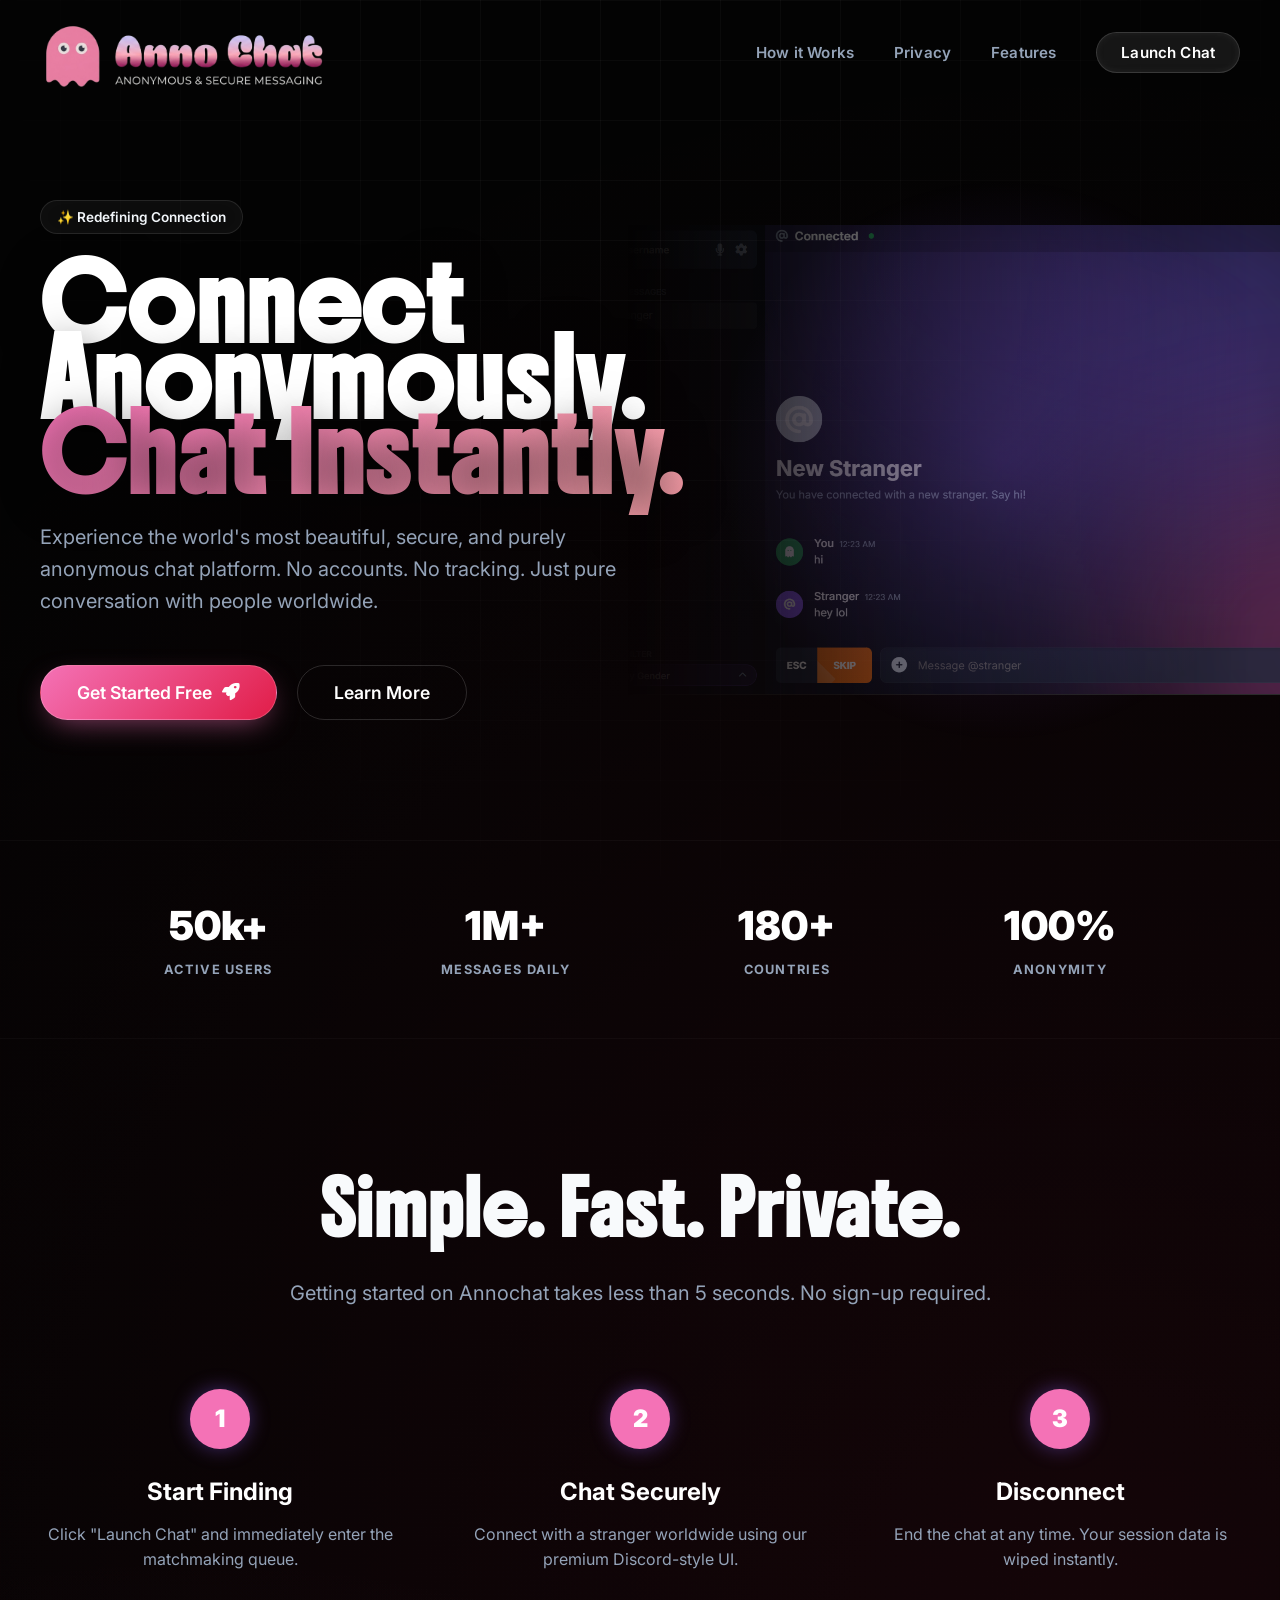
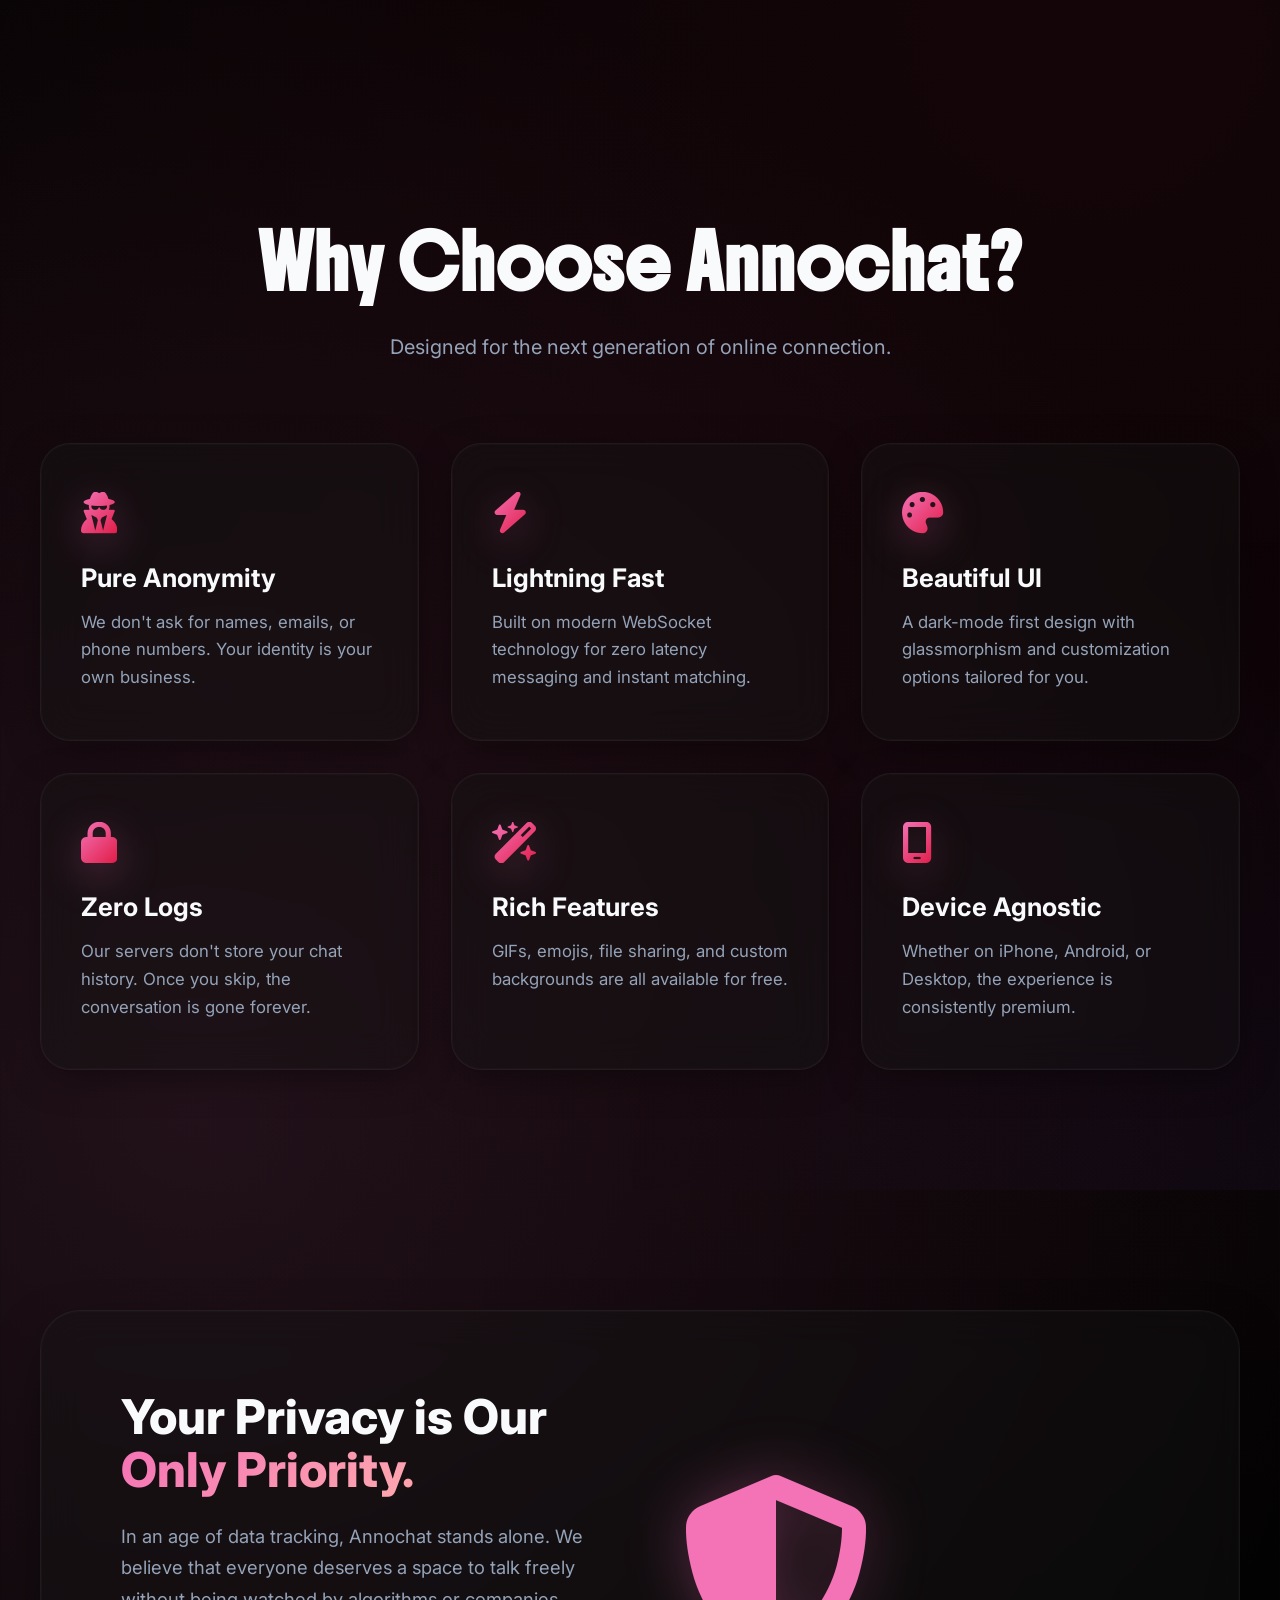
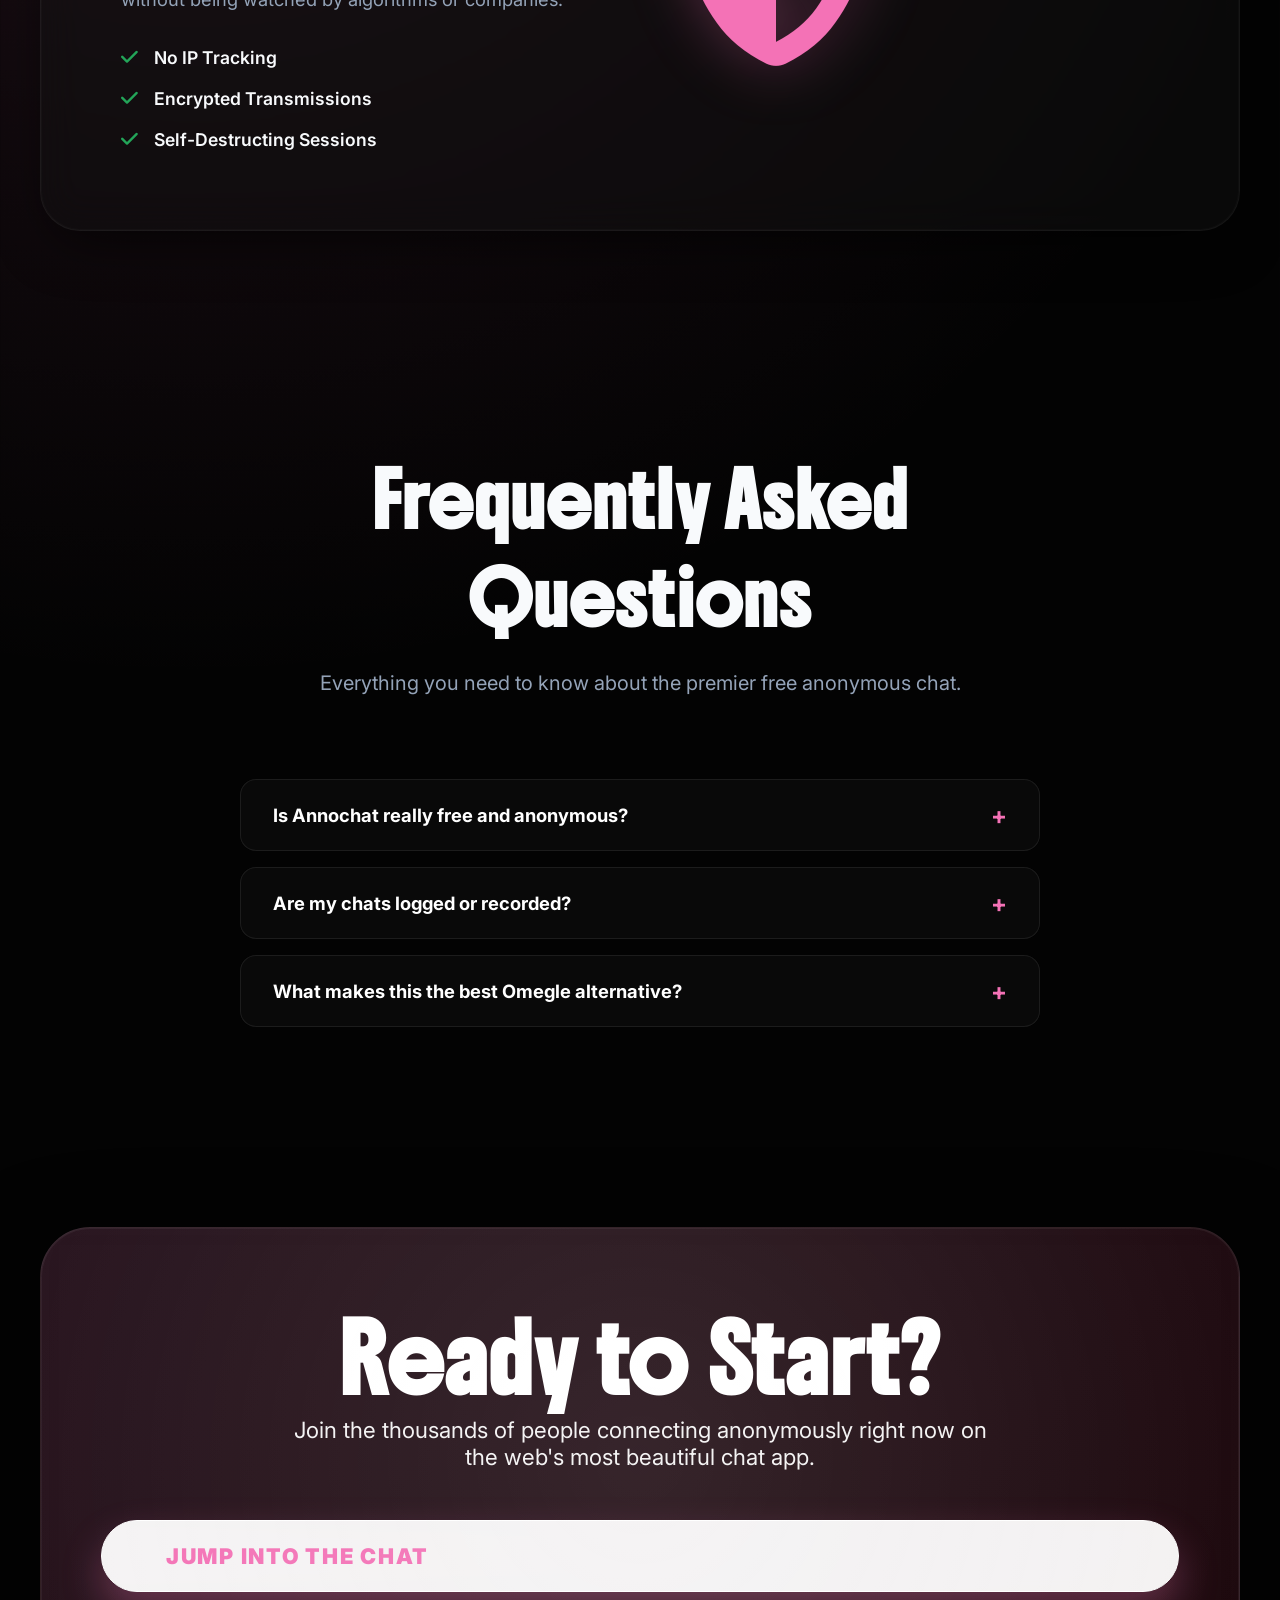
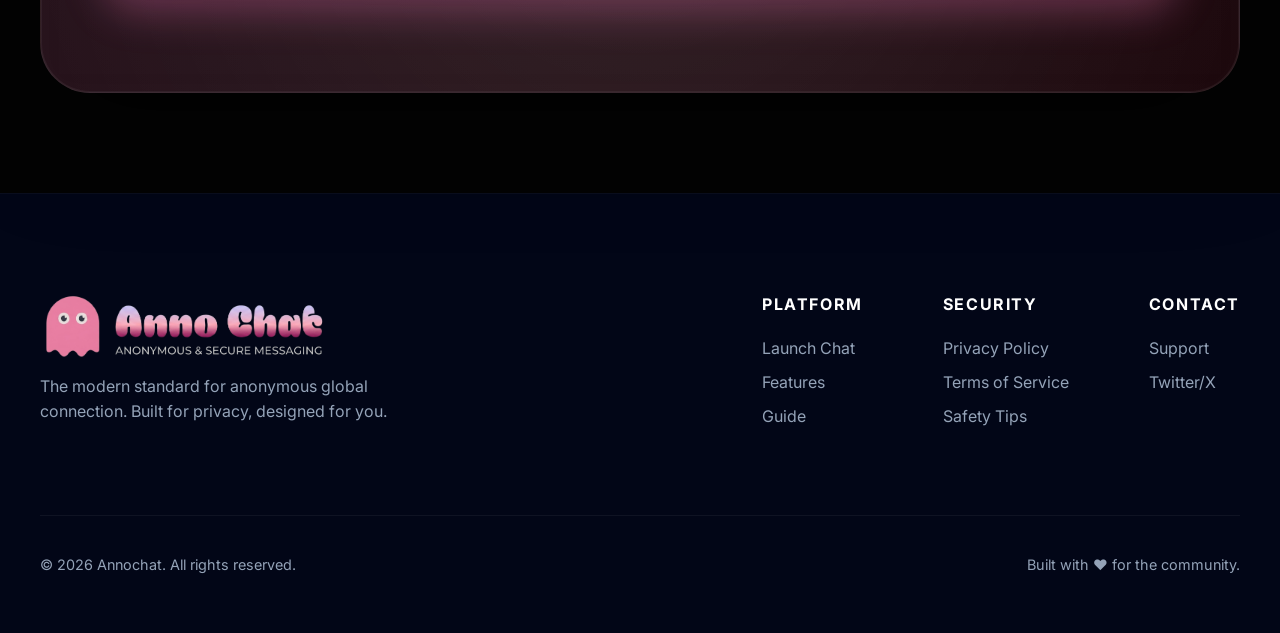
==== frontend/index.html @ 40365708 "Initial commit for new repo" ====
<!DOCTYPE html>
<html lang="en">

<head>
    <meta charset="UTF-8">
    <meta name="viewport" content="width=device-width, initial-scale=1.0, viewport-fit=cover">
    <!-- SEO Master Tags -->
    <meta name="google-adsense-account" content="ca-pub-7545482351483032">
    <title>Annochat | Free Anonymous Chat & Omegle Alternative</title>
    <meta name="description" content="Connect instantly with strangers worldwide. Free anonymous web chat, Omegle alternative, and private text chat. Pure anonymity, premium UI, and zero logging.">
    <meta name="keywords" content="omegle alternative, free anonymous web chat, talk to strangers online, text chat with strangers, secure anon chat, random chat app, discord style chat, free stranger chat, private messaging">
    <link rel="canonical" href="https://annochat.com/">
    
    <!-- Open Graph (Facebook/Discord/LinkedIn) -->
    <meta property="og:type" content="website">
    <meta property="og:url" content="https://annochat.com/">
    <meta property="og:title" content="Annochat | Free Anonymous Chat & Omegle Alternative">
    <meta property="og:description" content="Connect instantly with strangers worldwide. Free anonymous web chat, Omegle alternative. Pure anonymity and zero logging.">
    <meta property="og:image" content="https://annochat.com/assets/1%20(3).png">
    
    <!-- Twitter Card -->
    <meta name="twitter:card" content="summary_large_image">
    <meta name="twitter:url" content="https://annochat.com/">
    <meta name="twitter:title" content="Annochat | Premium Anonymous Chat">
    <meta name="twitter:description" content="The modern Omegle alternative. Zero logs. Premium UI. Total privacy.">
    <meta name="twitter:image" content="https://annochat.com/assets/1%20(3).png">

    <!-- Schema.org JSON-LD -->
    <script type="application/ld+json">
    {
      "@context": "https://schema.org",
      "@type": "SoftwareApplication",
      "name": "Annochat",
      "applicationCategory": "SocialNetworkingApplication",
      "operatingSystem": "Web",
      "offers": {
        "@type": "Offer",
        "price": "0",
        "priceCurrency": "USD"
      },
      "description": "Connect instantly with strangers worldwide. Pure anonymity, premium Discord-style UI, and total privacy with zero logging.",
      "url": "https://annochat.com"
    }
    </script>
    <script type="application/ld+json">
    {
      "@context": "https://schema.org",
      "@type": "FAQPage",
      "mainEntity": [{
        "@type": "Question",
        "name": "Is Annochat really free and anonymous?",
        "acceptedAnswer": {
          "@type": "Answer",
          "text": "Yes. Annochat is 100% free to use. We do not require any personal information for our guest chat, and your IP address is never exposed to other users."
        }
      },{
        "@type": "Question",
        "name": "Are my chats logged or recorded?",
        "acceptedAnswer": {
          "@type": "Answer",
          "text": "No. We operate with a strict zero-logging policy. Once you hit 'Skip' or disconnect, the conversation data is permanently wiped from our secure servers."
        }
      },{
        "@type": "Question",
        "name": "What makes this the best Omegle alternative?",
        "acceptedAnswer": {
          "@type": "Answer",
          "text": "Annochat combines the instant connection of random chat with a premium, modern, Discord-inspired interface featuring custom themes, no ads, and zero lag."
        }
      }]
    }
    </script>
    <link rel="stylesheet" href="style.css">
    <link rel="preconnect" href="https://fonts.googleapis.com">
    <link rel="preconnect" href="https://fonts.gstatic.com" crossorigin>
    <link href="https://fonts.googleapis.com/css2?family=Bitcount+Grid+Double:wght@100..900&family=Boldonse&family=Inter:wght@400;500;600;700;800;900&family=Roboto:ital,wght@0,100..900;1,100..900&display=swap" rel="stylesheet">
    <link rel="stylesheet" href="https://cdnjs.cloudflare.com/ajax/libs/font-awesome/6.4.0/css/all.min.css">
</head>

<body class="landing-page">
    <!-- Navbar -->
    <nav class="navbar">
        <div class="nav-container">
            <div class="logo">
                <img src="icon/loog.png" alt="Annochat Logo" class="brand-icon">
            </div>
            <div class="nav-links">
                <a href="#how">How it Works</a>
                <a href="#privacy">Privacy</a>
                <a href="#features">Features</a>
                <a href="login.html" class="cta-nav">Launch Chat</a>
            </div>
        </div>
    </nav>

    <main>
        <!-- Hero Section -->
        <section class="hero">
            <div class="hero-content">
                <div class="hero-badge">✨ Redefining Connection</div>
                <h1>Connect Anonymously. <br><span class="gradient-text">Chat Instantly.</span></h1>
                <p>Experience the world's most beautiful, secure, and purely anonymous chat platform. No accounts. No tracking. Just pure conversation with people worldwide.</p>
                <div class="hero-actions">
                    <a href="login.html" class="btn-primary">
                        <span>Get Started Free</span>
                        <i class="fa-solid fa-rocket"></i>
                    </a>
                    <a href="#how" class="btn-secondary">Learn More</a>
                </div>
            </div>
            <div class="hero-visual">
                <div class="hero-glow"></div>
                <img src="assets/1 (3).png" alt="Annochat Main View" class="hero-mockup main">
            </div>
        </section>

        <!-- Trust Stats -->
        <section class="trust-stats">
            <div class="stats-container">
                <div class="stat-item">
                    <span class="stat-value">50k+</span>
                    <span class="stat-label">Active Users</span>
                </div>
                <div class="stat-item">
                    <span class="stat-value">1M+</span>
                    <span class="stat-label">Messages Daily</span>
                </div>
                <div class="stat-item">
                    <span class="stat-value">180+</span>
                    <span class="stat-label">Countries</span>
                </div>
                <div class="stat-item">
                    <span class="stat-value">100%</span>
                    <span class="stat-label">Anonymity</span>
                </div>
            </div>
        </section>

        <!-- How it Works -->
        <section id="how" class="how-it-works">
            <div class="section-header">
                <h2>Simple. Fast. Private.</h2>
                <p>Getting started on Annochat takes less than 5 seconds. No sign-up required.</p>
            </div>
            <div class="steps-container">
                <div class="step-card">
                    <div class="step-number">1</div>
                    <h3>Start Finding</h3>
                    <p>Click "Launch Chat" and immediately enter the matchmaking queue.</p>
                </div>
                <div class="step-card">
                    <div class="step-number">2</div>
                    <h3>Chat Securely</h3>
                    <p>Connect with a stranger worldwide using our premium Discord-style UI.</p>
                </div>
                <div class="step-card">
                    <div class="step-number">3</div>
                    <h3>Disconnect</h3>
                    <p>End the chat at any time. Your session data is wiped instantly.</p>
                </div>
            </div>
        </section>

        <!-- Featured Section -->
        <section id="features" class="features">
            <div class="section-header">
                <h2>Why Choose Annochat?</h2>
                <p>Designed for the next generation of online connection.</p>
            </div>
            <div class="feature-grid">
                <div class="feature-card">
                    <i class="fa-solid fa-user-secret"></i>
                    <h3>Pure Anonymity</h3>
                    <p>We don't ask for names, emails, or phone numbers. Your identity is your own business.</p>
                </div>
                <div class="feature-card">
                    <i class="fa-solid fa-bolt"></i>
                    <h3>Lightning Fast</h3>
                    <p>Built on modern WebSocket technology for zero latency messaging and instant matching.</p>
                </div>
                <div class="feature-card">
                    <i class="fa-solid fa-palette"></i>
                    <h3>Beautiful UI</h3>
                    <p>A dark-mode first design with glassmorphism and customization options tailored for you.</p>
                </div>
                <div class="feature-card">
                    <i class="fa-solid fa-lock"></i>
                    <h3>Zero Logs</h3>
                    <p>Our servers don't store your chat history. Once you skip, the conversation is gone forever.</p>
                </div>
                <div class="feature-card">
                    <i class="fa-solid fa-wand-magic-sparkles"></i>
                    <h3>Rich Features</h3>
                    <p>GIFs, emojis, file sharing, and custom backgrounds are all available for free.</p>
                </div>
                <div class="feature-card">
                    <i class="fa-solid fa-mobile-screen"></i>
                    <h3>Device Agnostic</h3>
                    <p>Whether on iPhone, Android, or Desktop, the experience is consistently premium.</p>
                </div>
            </div>
        </section>

        <!-- Trust & Safety Section -->
        <section id="privacy" class="trust-area">
            <div class="trust-content">
                <div class="trust-text">
                    <h2>Your Privacy is Our <span class="gradient-text">Only Priority.</span></h2>
                    <p>In an age of data tracking, Annochat stands alone. We believe that everyone deserves a space to talk freely without being watched by algorithms or companies.</p>
                    <div class="trust-features">
                        <div class="trust-feat-item"><i class="fa-solid fa-check"></i> No IP Tracking</div>
                        <div class="trust-feat-item"><i class="fa-solid fa-check"></i> Encrypted Transmissions</div>
                        <div class="trust-feat-item"><i class="fa-solid fa-check"></i> Self-Destructing Sessions</div>
                    </div>
                </div>
                <div class="trust-visual">
                    <i class="fa-solid fa-shield-halved security-shield"></i>
                </div>
            </div>
        </section>

        <!-- FAQ Section for SEO -->
        <section id="faq" class="faq-section">
            <div class="section-header">
                <h2>Frequently Asked Questions</h2>
                <p>Everything you need to know about the premier free anonymous chat.</p>
            </div>
            <div class="faq-container">
                <details class="faq-item">
                    <summary>Is Annochat really free and anonymous?</summary>
                    <p>Yes. Annochat is 100% free to use. We do not require any personal information for our guest chat, and your IP address is never exposed to other users. Absolute privacy is our core principle.</p>
                </details>
                <details class="faq-item">
                    <summary>Are my chats logged or recorded?</summary>
                    <p>No. We operate with a strict zero-logging policy. Once you hit 'Skip' or disconnect, the conversation data is permanently wiped from our secure servers and cannot be recovered by anyone.</p>
                </details>
                <details class="faq-item">
                    <summary>What makes this the best Omegle alternative?</summary>
                    <p>Annochat combines the instant connection of classic random chat apps with a premium, modern, Discord-inspired interface. Enjoy custom backgrounds, personalized themes, zero lag, and no ads.</p>
                </details>
            </div>
        </section>

        <!-- Final CTA -->
        <section class="final-cta">
            <div class="cta-card">
                <h2>Ready to Start?</h2>
                <p>Join the thousands of people connecting anonymously right now on the web's most beautiful chat app.</p>
                <a href="login.html" class="btn-primary large">Jump into the Chat</a>
            </div>
        </section>
    </main>

    <footer class="footer">
        <div class="footer-content">
            <div class="footer-info">
                <div class="footer-logo">
                    <img src="icon/loog.png" alt="Annochat Logo" class="brand-icon">
                </div>
                <p class="footer-desc">The modern standard for anonymous global connection. Built for privacy, designed for you.</p>
            </div>
            <div class="footer-nav">
                <div class="footer-col">
                    <h4>Platform</h4>
                    <ul>
                        <li><a href="login.html">Launch Chat</a></li>
                        <li><a href="#features">Features</a></li>
                        <li><a href="#how">Guide</a></li>
                    </ul>
                </div>
                <div class="footer-col">
                    <h4>Security</h4>
                    <ul>
                        <li><a href="#privacy">Privacy Policy</a></li>
                        <li><a href="#">Terms of Service</a></li>
                        <li><a href="#">Safety Tips</a></li>
                    </ul>
                </div>
                <div class="footer-col">
                    <h4>Contact</h4>
                    <ul>
                        <li><a href="mailto:support@annochat.com">Support</a></li>
                        <li><a href="#">Twitter/X</a></li>
                    </ul>
                </div>
            </div>
        </div>
        <div class="footer-bottom">
            <p>© 2026 Annochat. All rights reserved.</p>
            <p>Built with ❤️ for the community.</p>
        </div>
    </footer>

    <script>
        // Smooth background scroll effect
        window.addEventListener('scroll', () => {
            const nav = document.querySelector('.navbar');
            if (window.scrollY > 50) {
                nav.classList.add('scrolled');
            } else {
                nav.classList.remove('scrolled');
            }
        });
    </script>
</body>

</html>
---- frontend/style.css ----
:root {
    /* Premium Slate & Neon Theme */
    --bg-primary: #0f172a;
    --bg-secondary: #0b0f19;
    --bg-tertiary: #1e293b;
    --bg-input: rgba(30, 41, 59, 0.7);
    --text-normal: #f8fafc;
    --text-muted: #94a3b8;
    --interactive-normal: #cbd5e1;
    --interactive-hover: #ffffff;
    --interactive-active: #ffffff;
    --brand-experiment: #8b5cf6;

    --orange-skip: #f97316;
    --orange-hover: #ea580c;
    --blue-find: #5865f2;
    --blue-hover: #4752c4;

    --font-ui: 'gg sans', 'Inter', system-ui, sans-serif;
}

* {
    box-sizing: border-box;
    margin: 0;
    padding: 0;
}

body {
    font-family: var(--font-ui);
    background-color: var(--bg-secondary);
    color: var(--text-normal);
}

/* Chat app layout — locks the viewport so it never scrolls */
.app-layout {
    display: flex;
    height: 100vh;
    height: 100dvh;
    width: 100vw;
    overflow: hidden;
    position: fixed;
    top: 0;
    left: 0;
    right: 0;
    bottom: 0;
    /* Prevent pull-to-refresh rubber-banding on iOS */
    overscroll-behavior: none;
}

/* =========================================
   SIDEBAR (LEFT)
   ========================================= */
.sidebar {
    width: 280px;
    background-color: var(--bg-secondary);
    display: flex;
    flex-direction: column;
    justify-content: space-between;
    flex-shrink: 0;
}

.sidebar-top {
    padding: 16px 12px;
    display: flex;
    flex-direction: column;
    gap: 16px;
}

.dm-list {
    display: flex;
    flex-direction: column;
}

.dm-item {
    background: rgba(255, 255, 255, 0.08);
    /* Active item */
    color: var(--interactive-active);
    border: none;
    padding: 10px 12px;
    border-radius: 4px;
    font-size: 1rem;
    font-weight: 500;
    text-align: left;
    display: flex;
    align-items: center;
    gap: 12px;
    cursor: pointer;
    margin-bottom: 16px;
}

.dm-item i {
    color: var(--text-muted);
    font-size: 1.1rem;
}

.section-title {
    font-size: 0.75rem;
    font-weight: 700;
    color: var(--text-muted);
    padding-left: 10px;
    margin-top: 8px;
}

/* Sidebar Bottom — anchors to the very bottom of the sidebar */
.sidebar-bottom {
    display: flex;
    flex-direction: column;
    justify-content: flex-end;
    flex-grow: 1;
    margin-top: auto;
}

/* Removed premium ad styles entirely */

.profile-panel {
    background-color: var(--bg-tertiary);
    padding: 12px 14px;
    display: flex;
    align-items: center;
    border-radius: 8px;
    box-shadow: 0 4px 6px rgba(0, 0, 0, 0.1);
}

.profile-panel .avatar {
    width: 32px;
    height: 32px;
    background: white;
    color: black;
    border-radius: 50%;
    display: flex;
    justify-content: center;
    align-items: center;
    margin-right: 12px;
    font-size: 1.1rem;
}

.profile-panel .user-info {
    flex-grow: 1;
    display: flex;
    flex-direction: column;
}

.profile-panel .username {
    font-size: 0.9rem;
    font-weight: 600;
    color: var(--text-normal);
}

.profile-panel .user-controls {
    display: flex;
    gap: 16px;
    color: var(--text-muted);
    font-size: 1.1rem;
}


/* =========================================
   MAIN CHAT AREA (RIGHT) AND GLASSMORPHISM
   ========================================= */
.chat-area {
    flex-grow: 1;
    display: flex;
    flex-direction: column;
    background-color: rgba(15, 23, 42, 0.4);
    backdrop-filter: blur(40px);
    -webkit-backdrop-filter: blur(40px);
    position: relative;
    overflow: hidden;
    isolation: isolate;
}

/* === LIVELY ANIMATED BACKGROUND === */
.chat-area::before,
.chat-area::after {
    content: '';
    position: absolute;
    width: 60vw;
    height: 60vh;
    border-radius: 50%;
    filter: blur(120px);
    z-index: -1;
    animation: floatOrbs 25s infinite alternate ease-in-out;
    opacity: 0.35;
}

.chat-area::before {
    background: #8b5cf6;
    top: -20%;
    left: -10%;
}

.chat-area::after {
    background: #ec4899;
    bottom: -20%;
    right: -10%;
    animation-delay: -12s;
}

@keyframes floatOrbs {
    0% {
        transform: translate(0, 0) scale(1) rotate(0deg);
    }

    100% {
        transform: translate(15%, 15%) scale(1.3) rotate(15deg);
    }
}

/* Header */
.chat-header {
    height: 48px;
    display: flex;
    align-items: center;
    justify-content: space-between;
    padding: 0 16px;
    padding-top: env(safe-area-inset-top, 0px);
    height: calc(48px + env(safe-area-inset-top, 0px));
    border-bottom: 1px solid rgba(255, 255, 255, 0.05);
    /* Very subtle line */
    background: rgba(0, 0, 0, 0.2);
    z-index: 10;
    flex-shrink: 0;
}

.header-left {
    display: flex;
    align-items: center;
    gap: 10px;
    font-size: 1.1rem;
    font-weight: 600;
    color: var(--text-normal);
}

.header-left i {
    color: var(--text-muted);
}

.status-dot {
    width: 8px;
    height: 8px;
    background: #23a559;
    border-radius: 50%;
    margin-left: 5px;
}

.header-right {
    display: flex;
    align-items: center;
    gap: 20px;
}

.icon-btn {
    color: var(--interactive-normal);
    font-size: 1.25rem;
    cursor: pointer;
}

.custom-dropdown {
    position: relative;
    user-select: none;
    outline: none;
}

.dropdown-header {
    display: flex;
    align-items: center;
    background: rgba(139, 92, 246, 0.15);
    /* Neon Brand tint */
    border: 1px solid rgba(139, 92, 246, 0.3);
    border-radius: 20px;
    padding: 6px 14px;
    gap: 10px;
    transition: all 0.2s ease;
    cursor: pointer;
    color: var(--text-normal);
    font-size: 0.85rem;
    font-weight: 500;
}

.dropdown-header:hover {
    background: rgba(139, 92, 246, 0.25);
    border-color: rgba(139, 92, 246, 0.6);
}

.dropdown-header i.fa-filter {
    color: var(--brand-experiment);
    font-size: 0.85rem;
}

.dropdown-arrow {
    color: var(--text-muted);
    font-size: 0.75rem;
    transition: transform 0.2s ease;
}

.custom-dropdown.open .dropdown-arrow {
    transform: rotate(180deg);
}

.sidebar-bottom .custom-dropdown.open .dropdown-arrow {
    transform: rotate(0deg);
    /* Arrow was already pointing up in HTML */
}

.dropdown-options {
    position: absolute;
    top: calc(100% + 8px);
    right: 0;
    background: var(--bg-secondary);
    border: 1px solid rgba(255, 255, 255, 0.05);
    border-radius: 8px;
    width: max-content;
    box-shadow: 0 8px 24px rgba(0, 0, 0, 0.4);
    display: none;
    flex-direction: column;
    overflow: hidden;
    z-index: 100;
}

.custom-dropdown.open .dropdown-options {
    display: flex;
    animation: dropDownFade 0.2s ease forwards;
}

@keyframes dropDownFade {
    0% {
        opacity: 0;
        transform: translateY(-5px);
    }

    100% {
        opacity: 1;
        transform: translateY(0);
    }
}

.dropdown-option {
    padding: 10px 16px;
    color: var(--text-normal);
    font-size: 0.85rem;
    cursor: pointer;
    transition: background 0.1s;
}

.dropdown-option:hover {
    background: var(--brand-experiment);
    color: white;
}

/* Chat Messages */
.chat-messages {
    flex-grow: 1;
    overflow-y: auto;
    padding: 16px;
    display: flex;
    flex-direction: column;
    gap: 16px;
}

.welcome-banner {
    margin-top: auto;
    /* Pushes it to the bottom if empty */
    margin-bottom: 20px;
    display: flex;
    flex-direction: column;
    gap: 10px;
}

.welcome-avatar {
    width: 68px;
    height: 68px;
    background: var(--interactive-normal);
    border-radius: 50%;
    display: flex;
    justify-content: center;
    align-items: center;
    color: white;
    font-size: 2.5rem;
    margin-bottom: 8px;
}

.welcome-banner h2 {
    font-size: 2rem;
    color: #fff;
}

.welcome-banner p {
    color: var(--text-muted);
    font-size: 1rem;
}

/* Message item */
.message-wrapper {
    display: flex;
    gap: 16px;
    margin-top: 16px;
}

.user-avatar {
    width: 40px;
    height: 40px;
    border-radius: 50%;
    background: var(--brand-experiment);
    display: flex;
    justify-content: center;
    align-items: center;
    color: white;
    flex-shrink: 0;
    margin-top: 2px;
}

.message-wrapper.user .user-avatar {
    background: #23a559;
}

.message-core {
    display: flex;
    flex-direction: column;
    gap: 4px;
}

.message-header {
    display: flex;
    align-items: baseline;
    gap: 8px;
}

.username {
    font-weight: 500;
    font-size: 1rem;
    color: #fff;
}

.timestamp {
    font-size: 0.75rem;
    color: var(--text-muted);
}

.message-text {
    font-size: 1rem;
    color: var(--text-normal);
    line-height: 1.375rem;
    word-break: break-word;
}


/* Typing Indicator */
.typing-container {
    height: 24px;
    padding: 0 16px;
}

.typing-indicator {
    font-size: 0.85rem;
    color: var(--text-muted);
    display: flex;
    align-items: center;
    gap: 8px;
    font-weight: 600;
}

.typing-indicator.hidden {
    display: none;
}

.dot-bounce {
    display: flex;
    gap: 4px;
}

.dot-bounce span {
    width: 5px;
    height: 5px;
    background: var(--text-muted);
    border-radius: 50%;
    animation: bounce 1.4s infinite;
}

.dot-bounce span:nth-child(1) {
    animation-delay: -0.32s;
}

.dot-bounce span:nth-child(2) {
    animation-delay: -0.16s;
}

@keyframes bounce {

    0%,
    80%,
    100% {
        transform: scale(0);
    }

    40% {
        transform: scale(1);
    }
}

/* Input Area */
.input-wrapper {
    padding: 0 16px 16px 16px;
    display: flex;
    align-items: stretch;
    gap: 12px;
    height: 68px;
    overflow: visible;
}

.action-buttons {
    display: flex;
}

.esc-btn,
.skip-btn {
    border: none;
    font-weight: 700;
    font-size: 0.9rem;
    padding: 0 16px;
    cursor: pointer;
    font-family: inherit;
    color: white;
}

.esc-btn {
    background-color: var(--bg-tertiary);
    border-radius: 8px 0 0 8px;
}

.esc-btn:hover {
    background-color: #111214;
}

.skip-btn {
    background-color: var(--orange-skip);
    border-radius: 0 8px 8px 0;
    position: relative;
    overflow: hidden;
    transition: all 0.3s;
    min-width: 80px;
}

.skip-btn.finding {
    background-color: var(--blue-find);
    border-radius: 8px;
    /* Full rounded when alone? No, keep it consistent or adjusted */
}

.skip-btn.finding:hover {
    background-color: var(--blue-hover);
}

.skip-btn::after {
    content: '';
    position: absolute;
    top: -50%;
    left: -50%;
    width: 200%;
    height: 200%;
    background: linear-gradient(rgba(255, 255, 255, 0.2), transparent, rgba(255, 255, 255, 0.2));
    transform: rotate(45deg);
    animation: shimmer 3s infinite;
}

@keyframes shimmer {
    0% {
        transform: translateX(-100%) rotate(45deg);
    }

    100% {
        transform: translateX(100%) rotate(45deg);
    }
}

.skip-btn:hover {
    background-color: var(--orange-hover);
    transform: scale(1.02);
}

.chat-input-box {
    flex-grow: 1;
    background-color: var(--bg-input);
    border-radius: 10px;
    display: flex;
    align-items: center;
    padding: 0 16px;
    box-shadow: inset 0 2px 4px rgba(0, 0, 0, 0.1);
    border: 1px solid rgba(255, 255, 255, 0.05);
    transition: all 0.2s ease;
}

.chat-input-box:focus-within {
    border-color: rgba(139, 92, 246, 0.4);
    background-color: rgba(30, 41, 59, 0.9);
    box-shadow: 0 0 15px rgba(139, 92, 246, 0.15), inset 0 2px 4px rgba(0, 0, 0, 0.1);
}

.add-file-btn {
    background: transparent;
    border: none;
    color: var(--interactive-normal);
    font-size: 1.4rem;
    margin-right: 16px;
    cursor: pointer;
}

.add-file-btn:hover {
    color: var(--interactive-hover);
}

#message-input {
    flex-grow: 1;
    background: transparent;
    border: none;
    color: var(--text-normal);
    font-size: 1rem;
    outline: none;
    font-family: inherit;
}

.input-icons {
    display: flex;
    align-items: center;
    gap: 16px;
    color: var(--interactive-normal);
    font-size: 1.4rem;
}

.gif-icon {
    font-size: 0.8rem;
    font-weight: 800;
    background: rgba(255, 255, 255, 0.1);
    padding: 2px 6px;
    border-radius: 4px;
}

.input-icons i:hover,
.gif-icon:hover {
    color: var(--interactive-hover);
    cursor: pointer;
}


/* Toasts */
.toast {
    position: fixed;
    top: 20px;
    right: 20px;
    background: var(--brand-experiment);
    color: white;
    padding: 12px 20px;
    border-radius: 4px;
    font-weight: 600;
    box-shadow: 0 4px 10px rgba(0, 0, 0, 0.2);
}

.toast.hidden {
    display: none;
}

::-webkit-scrollbar {
    width: 8px;
}

::-webkit-scrollbar-track {
    background: var(--bg-secondary);
    border-radius: 4px;
}

::-webkit-scrollbar-thumb {
    background: var(--bg-tertiary);
    border-radius: 4px;
}

/* Modals & Popups */
.modal-overlay {
    position: fixed;
    inset: 0;
    background: rgba(0, 0, 0, 0.8);
    display: flex;
    justify-content: center;
    align-items: center;
    z-index: 1000;
}

.modal-overlay.hidden {
    display: none;
}

.modal-content {
    background: var(--bg-secondary);
    border: 1px solid rgba(255, 255, 255, 0.05);
    border-radius: 14px;
    min-width: 350px;
    box-shadow: 0 20px 60px rgba(0, 0, 0, 0.6);
    display: flex;
    flex-direction: column;
    overflow: hidden;
}

.modal-header {
    display: flex;
    justify-content: space-between;
    align-items: center;
    padding: 18px 22px 14px;
    border-bottom: 1px solid rgba(255, 255, 255, 0.05);
    flex-shrink: 0;
}

.close-btn {
    cursor: pointer;
    color: var(--text-muted);
    font-size: 1.2rem;
}

.close-btn:hover {
    color: white;
    transform: scale(1.1);
}

.theme-options {
    display: flex;
    flex-direction: column;
    gap: 12px;
}

.theme-btn {
    background: var(--bg-tertiary);
    color: var(--text-normal);
    border: none;
    padding: 12px;
    border-radius: 8px;
    font-weight: 600;
    cursor: pointer;
    text-align: left;
    transition: all 0.2s;
}

.theme-btn:hover {
    background: var(--bg-input);
    transform: translateX(5px);
}

/* Pickers */
.picker-popup {
    position: absolute;
    bottom: 85px;
    right: 20px;
    background: var(--bg-secondary);
    border: 1px solid rgba(255, 255, 255, 0.05);
    border-radius: 8px;
    padding: 12px;
    width: 320px;
    height: 350px;
    box-shadow: 0 10px 30px rgba(0, 0, 0, 0.5);
    z-index: 100;
    display: flex;
    flex-direction: column;
    gap: 10px;
}

.picker-popup.hidden {
    display: none;
}

.emoji-grid {
    display: grid;
    grid-template-columns: repeat(8, 1fr);
    gap: 6px;
    overflow-y: auto;
    padding-right: 8px;
}

.emoji-item {
    font-size: 1.5rem;
    text-align: center;
    cursor: pointer;
    padding: 4px;
    border-radius: 4px;
    transition: 0.1s;
}

.emoji-item:hover {
    background: rgba(255, 255, 255, 0.1);
    transform: scale(1.2);
}

#gif-search {
    background: var(--bg-input);
    border: none;
    color: var(--text-normal);
    padding: 10px 12px;
    border-radius: 4px;
    outline: none;
    width: 100%;
    font-family: inherit;
    font-size: 0.9rem;
}

.gif-grid {
    display: grid;
    grid-template-columns: 1fr 1fr;
    gap: 8px;
    overflow-y: auto;
    flex-grow: 1;
    padding-right: 8px;
}

.gif-item {
    width: 100%;
    border-radius: 4px;
    cursor: pointer;
    object-fit: cover;
    height: 100px;
    transition: transform 0.2s;
}

.gif-item:hover {
    transform: scale(1.05);
    z-index: 2;
    box-shadow: 0 4px 10px rgba(0, 0, 0, 0.3);
}

.chat-gif-embed {
    max-width: 250px;
    border-radius: 8px;
    margin-top: 8px;
    cursor: pointer;
}

/* ====== SETTINGS MODAL - PREMIUM REDESIGN ====== */
.settings-wide {
    width: 580px;
    max-width: 96vw;
    max-height: 90vh;
    display: flex;
    flex-direction: column;
}

/* Top pill-style tab switcher */
.settings-tabs {
    display: flex;
    gap: 4px;
    padding: 14px 20px 0;
    background: rgba(0, 0, 0, 0.15);
    border-bottom: 1px solid rgba(255, 255, 255, 0.06);
    overflow-x: auto;
}

.stab {
    background: transparent;
    border: none;
    color: var(--text-muted);
    font-size: 0.82rem;
    font-weight: 600;
    padding: 8px 16px 10px;
    cursor: pointer;
    border-radius: 0;
    border-bottom: 2px solid transparent;
    transition: all 0.18s;
    font-family: inherit;
    white-space: nowrap;
    letter-spacing: 0.01em;
}

.stab:hover {
    color: var(--text-normal);
}

.stab.active {
    color: #fff;
    border-bottom: 2px solid var(--brand-experiment);
    background: rgba(139, 92, 246, 0.08);
}

/* Panels */
.spanel {
    padding: 20px 22px;
    overflow-y: auto;
    flex: 1;
    display: flex;
    flex-direction: column;
    gap: 16px;
}

.spanel.hidden {
    display: none;
}

.shint {
    color: var(--text-muted);
    font-size: 0.83rem;
    line-height: 1.5;
    margin: 0;
}

.slabel {
    display: block;
    font-size: 0.7rem;
    font-weight: 700;
    color: var(--text-muted);
    letter-spacing: 0.08em;
    text-transform: uppercase;
    margin-bottom: 8px;
}

/* BG Upload Zone */
.bg-upload-zone {
    border: 2px dashed rgba(139, 92, 246, 0.35);
    border-radius: 12px;
    padding: 28px 20px;
    text-align: center;
    cursor: pointer;
    transition: all 0.2s;
    background: rgba(139, 92, 246, 0.04);
}

.bg-upload-zone:hover {
    border-color: rgba(139, 92, 246, 0.8);
    background: rgba(139, 92, 246, 0.1);
    transform: scale(1.01);
}

/* Font size & family buttons */
.font-size-row {
    display: flex;
    gap: 8px;
    flex-wrap: wrap;
}

.fsz-btn {
    background: rgba(255, 255, 255, 0.06);
    color: var(--text-muted);
    border: 1px solid rgba(255, 255, 255, 0.08);
    padding: 8px 18px;
    border-radius: 8px;
    font-weight: 600;
    cursor: pointer;
    font-family: inherit;
    font-size: 0.85rem;
    transition: all 0.18s;
}

.fsz-btn:hover {
    color: white;
    border-color: rgba(139, 92, 246, 0.5);
    background: rgba(139, 92, 246, 0.15);
}

.fsz-btn.active {
    background: var(--brand-experiment);
    color: white;
    border-color: transparent;
}

/* Red action button */
.saction-btn {
    background: rgba(239, 68, 68, 0.1);
    color: #ef4444;
    border: 1px solid rgba(239, 68, 68, 0.25);
    padding: 9px 18px;
    border-radius: 8px;
    font-weight: 600;
    cursor: pointer;
    font-family: inherit;
    font-size: 0.85rem;
    transition: all 0.2s;
    align-self: flex-start;
}

.saction-btn:hover {
    background: rgba(239, 68, 68, 0.25);
}

/* Toggle switch */
.toggle-sw {
    display: flex;
    align-items: center;
    gap: 10px;
    cursor: pointer;
    padding: 6px 0;
}

.toggle-sw input {
    display: none;
}

.tslider {
    width: 44px;
    height: 24px;
    background: rgba(255, 255, 255, 0.1);
    border-radius: 12px;
    position: relative;
    transition: 0.25s;
    flex-shrink: 0;
    border: 1px solid rgba(255, 255, 255, 0.1);
}

.tslider::after {
    content: '';
    position: absolute;
    top: 3px;
    left: 3px;
    width: 16px;
    height: 16px;
    background: white;
    border-radius: 50%;
    transition: 0.25s;
    box-shadow: 0 1px 4px rgba(0, 0, 0, 0.4);
}

.toggle-sw input:checked+.tslider {
    background: var(--brand-experiment);
    border-color: transparent;
}

.toggle-sw input:checked+.tslider::after {
    transform: translateX(20px);
}

/* Slider track */
input[type=range] {
    -webkit-appearance: none;
    appearance: none;
    height: 4px;
    border-radius: 2px;
    background: rgba(255, 255, 255, 0.1);
    outline: none;
}

input[type=range]::-webkit-slider-thumb {
    -webkit-appearance: none;
    width: 16px;
    height: 16px;
    border-radius: 50%;
    background: var(--brand-experiment);
    cursor: pointer;
    box-shadow: 0 0 6px rgba(139, 92, 246, 0.5);
}

/* Custom BG overlay */
#custom-bg-overlay {
    position: absolute;
    inset: 0;
    background-size: cover;
    background-position: center;
    pointer-events: none;
    z-index: 0;
    transition: opacity 0.3s;
}

/* Settings section divider */
.sdivider {
    height: 1px;
    background: rgba(255, 255, 255, 0.05);
    margin: 4px 0;
}

/* ====== TOAST ====== */
.toast {
    position: fixed;
    top: 24px;
    right: 24px;
    background: var(--brand-experiment);
    color: white;
    padding: 12px 24px;
    border-radius: 8px;
    font-weight: 600;
    box-shadow: 0 8px 16px rgba(0, 0, 0, 0.3);
    z-index: 2000;
    transition: all 0.3s cubic-bezier(0.18, 0.89, 0.32, 1.28);
    opacity: 0;
    transform: translateY(-20px);
    pointer-events: none;
}

.toast.show {
    opacity: 1;
    transform: translateY(0);
    pointer-events: auto;
}

.toast.hidden {
    display: none;
}

/* Mobile Menu Button - Hidden by default */
.mobile-menu-btn {
    display: none;
    align-items: center;
    justify-content: center;
    background: transparent;
    border: none;
    color: var(--text-normal);
    font-size: 1.4rem;
    cursor: pointer;
}

/* ====== MOBILE RESPONSIVE - CHAT APP ====== */
@media (max-width: 768px) {

    /* Sidebar slides off-screen to the left */
    .sidebar {
        position: fixed;
        left: 0;
        top: 0;
        bottom: 0;
        height: 100vh;
        height: 100dvh;
        width: 280px;
        z-index: 1100;
        transform: translateX(-290px);
        transition: transform 0.3s cubic-bezier(0.4, 0, 0.2, 1);
        box-shadow: 10px 0 30px rgba(0, 0, 0, 0.5);
    }

    .app-layout.sidebar-open .sidebar {
        transform: translateX(0);
    }

    .sidebar-overlay {
        position: fixed;
        inset: 0;
        background: rgba(0, 0, 0, 0.6);
        z-index: 1050;
        opacity: 0;
        pointer-events: none;
        transition: opacity 0.3s;
        backdrop-filter: blur(4px);
    }

    .app-layout.sidebar-open .sidebar-overlay {
        opacity: 1;
        pointer-events: auto;
    }

    /* Chat area fills full screen */
    .chat-area {
        width: 100%;
        min-width: 0;
        flex: 1;
    }

    .mobile-menu-btn {
        display: flex;
        margin-right: 12px;
    }

    .chat-header {
        padding: 0 12px;
        padding-top: env(safe-area-inset-top, 0px);
        height: calc(52px + env(safe-area-inset-top, 0px));
        flex-shrink: 0;
    }

    .chat-area::before,
    .chat-area::after {
        width: 100vw;
        height: 100vh;
        filter: blur(80px);
    }

    .welcome-banner h2 {
        font-size: 1.4rem;
    }

    .welcome-banner p {
        font-size: 0.9rem;
    }

    .welcome-avatar {
        width: 52px;
        height: 52px;
        font-size: 1.7rem;
    }

    /* Messages area fills available space */
    .chat-messages {
        padding: 12px;
        gap: 12px;
    }

    /* Typing indicator */
    .typing-container {
        padding: 0 12px;
    }

    /* Input bar - fixed to bottom, full width */
    .input-wrapper {
        padding: 10px 12px;
        padding-right: max(12px, env(safe-area-inset-right, 12px));
        padding-left: max(12px, env(safe-area-inset-left, 12px));
        padding-bottom: max(14px, env(safe-area-inset-bottom));
        height: auto;
        flex-shrink: 0;
        display: flex;
        flex-direction: row;
        gap: 8px;
        background: rgba(0, 0, 0, 0.25);
        backdrop-filter: blur(10px);
        align-items: center;
        border-top: 1px solid rgba(255, 255, 255, 0.05);
        overflow: visible;
    }

    .action-buttons {
        width: auto;
        display: flex;
        height: 46px;
        flex-shrink: 0;
    }

    .esc-btn {
        display: none !important;
    }

    .skip-btn {
        flex: none;
        width: 82px;
        height: 46px;
        border-radius: 10px;
        padding: 0 8px;
        font-size: 0.82rem;
        letter-spacing: 0.02em;
    }

    .chat-input-box {
        flex-grow: 1;
        height: 46px;
        padding: 0 10px;
        border-radius: 12px;
        min-width: 0;
        overflow: hidden;
    }

    .add-file-btn {
        margin-right: 8px;
        font-size: 1.15rem;
        flex-shrink: 0;
    }

    .input-icons {
        gap: 10px;
        font-size: 1.1rem;
        flex-shrink: 0;
    }

    #message-input {
        font-size: 16px;
        /* Prevents iOS zoom on focus */
        min-width: 0;
    }

    /* Modals */
    .modal-content {
        width: 94%;
        min-width: unset;
        max-height: 88vh;
        max-height: 88dvh;
    }

    .settings-wide {
        max-height: 85vh;
        max-height: 85dvh;
    }

    /* Pickers */
    .picker-popup {
        width: calc(100vw - 24px);
        bottom: 80px;
        right: 12px;
        left: 12px;
    }

    .header-left {
        gap: 8px;
    }

    /* Message bubbles tighter on mobile */
    .message-wrapper {
        gap: 10px;
        margin-top: 10px;
    }

    .user-avatar {
        width: 34px;
        height: 34px;
        font-size: 0.9rem;
    }

    .message-text {
        font-size: 0.95rem;
    }

    .username {
        font-size: 0.9rem;
    }

    .timestamp {
        font-size: 0.7rem;
    }
}

/* =========================================
   LANDING PAGE STYLES
   ========================================= */

.landing-page {
    --brand-experiment: #f472b6;
    overflow-x: hidden;
    overflow-y: auto;
    height: auto;
    min-height: 100vh;
    background-color: #030303;
    background-image: radial-gradient(circle at 15% 50%, rgba(244, 114, 182, 0.12), transparent 40%),
        radial-gradient(circle at 85% 30%, rgba(225, 29, 72, 0.08), transparent 40%);
    scroll-behavior: smooth;
    color: var(--text-normal);
    position: static;
    font-family: 'Inter', system-ui, sans-serif;
}

.landing-page::before {
    content: '';
    position: fixed;
    inset: 0;
    background-image:
        linear-gradient(rgba(255, 255, 255, 0.03) 1px, transparent 1px),
        linear-gradient(90deg, rgba(255, 255, 255, 0.03) 1px, transparent 1px);
    background-size: 60px 60px;
    z-index: -1;
    pointer-events: none;
    mask-image: radial-gradient(ellipse at top, black 20%, transparent 80%);
    -webkit-mask-image: radial-gradient(ellipse at top, black 20%, transparent 80%);
}

.gradient-text {
    background: linear-gradient(135deg, #f472b6, #fda4af, #f43f5e);
    background-size: 200% auto;
    -webkit-background-clip: text;
    -webkit-text-fill-color: transparent;
    animation: gradientShift 6s ease-in-out infinite alternate;
}

@keyframes gradientShift {
    0% {
        background-position: 0% 50%;
    }

    100% {
        background-position: 100% 50%;
    }
}

/* Navbar */
.navbar {
    position: fixed;
    top: 0;
    width: 100%;
    z-index: 2000;
    padding: 24px 0;
    transition: all 0.4s cubic-bezier(0.4, 0, 0.2, 1);
}

.navbar.scrolled {
    padding: 14px 0;
    background: rgba(15, 23, 42, 0.85);
    backdrop-filter: blur(20px);
    border-bottom: 1px solid rgba(255, 255, 255, 0.08);
    box-shadow: 0 10px 30px rgba(0, 0, 0, 0.2);
}

.nav-container {
    max-width: 1300px;
    margin: 0 auto;
    display: flex;
    justify-content: space-between;
    align-items: center;
    padding: 0 40px;
    box-sizing: border-box;
    width: 100%;
}

.logo {
    display: flex;
    align-items: center;
    gap: 12px;
    font-size: 1.6rem;
    font-weight: 800;
    color: white;
    letter-spacing: -0.02em;
}

.logo i {
    color: var(--brand-experiment);
    filter: drop-shadow(0 0 8px rgba(139, 92, 246, 0.5));
}

.brand-icon {
    margin-top: 15px;
    margin-bottom: 5px;
    height: 36px;
    width: auto;
    display: block;
    object-fit: contain;
    transform: scale(3.5);
    transform-origin: left center;
}

.nav-links {
    display: flex;
    gap: 40px;
    align-items: center;
}

.nav-links a {
    text-decoration: none;
    color: var(--text-muted);
    font-weight: 600;
    font-size: 0.95rem;
    transition: all 0.2s;
    letter-spacing: 0.01em;
}

.nav-links a:hover {
    color: white;
}

.cta-nav {
    background: rgba(255, 255, 255, 0.08);
    backdrop-filter: blur(10px);
    border: 1px solid rgba(255, 255, 255, 0.15);
    color: white !important;
    padding: 10px 24px;
    border-radius: 100px;
    font-weight: 600 !important;
    transition: all 0.3s ease;
    box-shadow: inset 0 0 10px rgba(255, 255, 255, 0.05);
}

.cta-nav:hover {
    background: rgba(255, 255, 255, 0.12);
    border-color: rgba(255, 255, 255, 0.3);
    transform: translateY(-2px);
    box-shadow: inset 0 0 10px rgba(255, 255, 255, 0.08), 0 8px 25px rgba(0, 0, 0, 0.4);
}

/* Hero Section */
.hero {
    padding: 200px 40px 120px;
    max-width: 1300px;
    margin: 0 auto;
    display: grid;
    grid-template-columns: 1.15fr 0.85fr;
    gap: 80px;
    align-items: center;
    position: relative;
    z-index: 10;
}

.hero-content {
    animation: fadeInUp 1s cubic-bezier(0.16, 1, 0.3, 1) forwards;
    position: relative;
    z-index: 5;
}

@keyframes fadeInUp {
    from {
        opacity: 0;
        transform: translateY(40px);
    }

    to {
        opacity: 1;
        transform: translateY(0);
    }
}

.hero-content h1 {
    font-family: 'Boldonse', sans-serif;
    font-size: 4.5rem;
    line-height: 1.05;
    font-weight: 800;
    margin-bottom: 28px;
    letter-spacing: 0.02em;
    color: #fff;
    text-shadow: 0 10px 40px rgba(0, 0, 0, 0.5);
}

.hero-content p {
    font-size: 1.25rem;
    color: #94a3b8;
    margin-bottom: 48px;
    line-height: 1.6;
    max-width: 580px;
    font-weight: 400;
}

.hero-badge {
    display: inline-flex;
    align-items: center;
    gap: 8px;
    background: rgba(255, 255, 255, 0.04);
    color: #f1f5f9;
    padding: 8px 16px;
    border-radius: 100px;
    font-size: 0.85rem;
    font-weight: 600;
    margin-bottom: 32px;
    border: 1px solid rgba(255, 255, 255, 0.1);
    box-shadow: inset 0 0 20px rgba(255, 255, 255, 0.02);
    backdrop-filter: blur(10px);
}

.hero-actions {
    display: flex;
    gap: 20px;
}

.btn-primary {
    background: linear-gradient(135deg, #f472b6, #e11d48);
    color: white;
    text-decoration: none;
    padding: 16px 36px;
    border-radius: 100px;
    font-weight: 600;
    font-size: 1.1rem;
    transition: all 0.3s ease;
    display: flex;
    align-items: center;
    gap: 10px;
    border: 1px solid rgba(255, 255, 255, 0.2);
    box-shadow: 0 10px 30px -10px rgba(244, 114, 182, 0.6);
}

.btn-primary:hover {
    transform: translateY(-3px);
    box-shadow: 0 20px 40px -10px rgba(244, 114, 182, 0.8);
    filter: brightness(1.1);
}

.btn-secondary {
    background: transparent;
    color: white;
    text-decoration: none;
    padding: 16px 36px;
    border-radius: 100px;
    font-weight: 600;
    font-size: 1.1rem;
    transition: all 0.3s ease;
    border: 1px solid rgba(255, 255, 255, 0.15);
}

.btn-secondary:hover {
    background: rgba(255, 255, 255, 0.05);
    border-color: rgba(255, 255, 255, 0.3);
}

/* Hero Visual */
.hero-visual {
    position: relative;
    display: flex;
    justify-content: center;
    align-items: center;
    width: 100%;
}

.hero-mockup {
    border-radius: 20px;
    mask-image: radial-gradient(ellipse at center, rgba(0, 0, 0, 1) 75%, rgba(0, 0, 0, 0) 100%);
    -webkit-mask-image: radial-gradient(ellipse at center, rgba(0, 0, 0, 1) 75%, rgba(0, 0, 0, 0) 100%);
    transition: all 0.5s ease;
}

.hero-mockup.main {
    width: 220%;
    max-width: 1800px;
    margin-left: 40%;
    position: relative;
    z-index: -1;
    animation: floatHero 6s infinite ease-in-out;
    filter: drop-shadow(0 30px 60px rgba(0, 0, 0, 0.8));
    mask-image: linear-gradient(to right, transparent 0%, transparent 5%, rgba(0, 0, 0, 1) 30%, rgba(0, 0, 0, 1) 85%, transparent 100%);
    -webkit-mask-image: linear-gradient(to right, transparent 0%, transparent 5%, rgba(0, 0, 0, 1) 65%, rgba(0, 0, 0, 1) 85%, transparent 100%);
}



@keyframes floatHero {

    0%,
    100% {
        transform: translateY(0) rotate(0deg);
    }

    50% {
        transform: translateY(-15px) rotate(1deg);
    }
}

.hero-glow {
    position: absolute;
    width: 120%;
    height: 120%;
    background: radial-gradient(circle, rgba(139, 92, 246, 0.2) 0%, transparent 70%);
    z-index: 1;
    pointer-events: none;
}

/* Trust Stats */
.trust-stats {
    background: transparent;
    padding: 60px 0;
    position: relative;
    z-index: 5;
    border-top: 1px solid rgba(255, 255, 255, 0.03);
    border-bottom: 1px solid rgba(255, 255, 255, 0.03);
}

.stats-container {
    max-width: 1200px;
    margin: 0 auto;
    display: flex;
    justify-content: space-around;
    padding: 0 40px;
}

.stat-item {
    text-align: center;
}

.stat-value {
    display: block;
    font-size: 2.5rem;
    font-weight: 900;
    color: white;
    margin-bottom: 8px;
}

.stat-label {
    text-transform: uppercase;
    font-size: 0.8rem;
    font-weight: 700;
    color: var(--text-muted);
    letter-spacing: 0.1em;
}

/* Section Header */
.section-header {
    text-align: center;
    margin-bottom: 80px;
    max-width: 800px;
    margin-left: auto;
    margin-right: auto;
}

.section-header h2 {
    font-family: 'Boldonse', sans-serif;
    font-size: 3.2rem;
    font-weight: 800;
    margin-bottom: 20px;
    letter-spacing: 0.02em;
}

.section-header p {
    font-size: 1.25rem;
    color: var(--text-muted);
    line-height: 1.6;
}

/* Features Section */
.features {
    padding: 120px 40px;
    background: radial-gradient(circle at bottom right, rgba(139, 92, 246, 0.05), transparent 40%);
}

.feature-grid {
    display: grid;
    grid-template-columns: repeat(3, 1fr);
    gap: 32px;
    max-width: 1300px;
    margin: 0 auto;
}

.feature-card {
    background: rgba(20, 20, 20, 0.4);
    backdrop-filter: blur(20px);
    padding: 48px 40px;
    border-radius: 30px;
    border: 1px solid rgba(255, 255, 255, 0.05);
    transition: all 0.4s cubic-bezier(0.16, 1, 0.3, 1);
    position: relative;
    overflow: hidden;
    box-shadow: inset 0 0 0 1px rgba(255, 255, 255, 0.02), 0 10px 40px -10px rgba(0, 0, 0, 0.5);
}

.feature-card::before {
    content: '';
    position: absolute;
    inset: 0;
    background: linear-gradient(135deg, rgba(244, 114, 182, 0.08), transparent);
    opacity: 0;
    transition: opacity 0.4s;
}

.feature-card:hover {
    transform: translateY(-8px);
    border-color: rgba(255, 255, 255, 0.15);
    background: rgba(255, 255, 255, 0.05);
    box-shadow: inset 0 0 0 1px rgba(255, 255, 255, 0.05), 0 20px 50px -15px rgba(0, 0, 0, 0.8);
}

.feature-card:hover::before {
    opacity: 1;
}

.feature-card i {
    font-size: 2.6rem;
    background: linear-gradient(135deg, #f472b6, #e11d48);
    -webkit-background-clip: text;
    -webkit-text-fill-color: transparent;
    filter: drop-shadow(0 10px 20px rgba(244, 114, 182, 0.3));
    margin-bottom: 28px;
    position: relative;
    z-index: 2;
    display: inline-block;
}

.feature-card h3 {
    font-size: 1.6rem;
    margin-bottom: 16px;
    font-weight: 700;
    position: relative;
    z-index: 2;
}

.feature-card p {
    color: var(--text-muted);
    line-height: 1.65;
    font-size: 1.05rem;
    position: relative;
    z-index: 2;
}

/* How It Works */
.how-it-works {
    padding: 120px 40px;
    background: transparent;
}

.steps-container {
    max-width: 1200px;
    margin: 0 auto;
    display: grid;
    grid-template-columns: repeat(3, 1fr);
    gap: 60px;
    position: relative;
}

.step-card {
    text-align: center;
    position: relative;
    z-index: 2;
}

.step-number {
    width: 60px;
    height: 60px;
    background: var(--brand-experiment);
    color: white;
    border-radius: 50%;
    display: flex;
    justify-content: center;
    align-items: center;
    font-size: 1.5rem;
    font-weight: 900;
    margin: 0 auto 28px;
    box-shadow: 0 0 20px rgba(139, 92, 246, 0.4);
}

.step-card h3 {
    font-size: 1.5rem;
    margin-bottom: 16px;
    color: #fff;
}

.step-card p {
    color: var(--text-muted);
    line-height: 1.6;
}

/* Trust Section */
.trust-area {
    padding: 120px 40px;
    max-width: 1300px;
    margin: 0 auto;
}

.trust-content {
    background: rgba(20, 20, 20, 0.4);
    backdrop-filter: blur(20px);
    border-radius: 40px;
    padding: 80px;
    display: grid;
    grid-template-columns: 1fr 1fr;
    gap: 80px;
    align-items: center;
    border: 1px solid rgba(255, 255, 255, 0.05);
    box-shadow: inset 0 0 0 1px rgba(255, 255, 255, 0.02), 0 20px 60px -20px rgba(0, 0, 0, 0.8);
}

.trust-text h2 {
    font-size: 3rem;
    font-weight: 800;
    margin-bottom: 24px;
    line-height: 1.1;
}

.trust-text p {
    font-size: 1.15rem;
    color: var(--text-muted);
    line-height: 1.7;
    margin-bottom: 32px;
}

.trust-features {
    display: flex;
    flex-direction: column;
    gap: 20px;
}

.trust-feat-item {
    display: flex;
    align-items: center;
    gap: 16px;
    font-weight: 600;
    font-size: 1.1rem;
}

.trust-feat-item i {
    color: #23a559;
    font-size: 1.2rem;
}

.trust-visual {
    position: relative;
}

.security-shield {
    font-size: 12rem;
    color: var(--brand-experiment);
    filter: drop-shadow(0 0 30px rgba(244, 114, 182, 0.3));
    text-align: center;
    display: block;
}

/* CTA Card */
.final-cta {
    padding: 100px 40px;
    max-width: 1300px;
    margin: 0 auto;
}

.cta-card {
    background: linear-gradient(135deg, rgba(244, 114, 182, 0.15), rgba(225, 29, 72, 0.1));
    backdrop-filter: blur(20px);
    border: 1px solid rgba(255, 255, 255, 0.1);
    padding: 100px 60px;
    border-radius: 50px;
    text-align: center;
    color: white;
    position: relative;
    overflow: hidden;
    box-shadow: inset 0 0 0 1px rgba(255, 255, 255, 0.05), 0 40px 100px rgba(0, 0, 0, 0.5);
}

.cta-card::after {
    content: '';
    position: absolute;
    top: -50%;
    left: -50%;
    width: 200%;
    height: 200%;
    background: radial-gradient(circle, rgba(255, 255, 255, 0.1) 0%, transparent 60%);
    pointer-events: none;
}

.cta-card h2 {
    font-family: 'Boldonse', sans-serif;
    font-size: 4rem;
    font-weight: 900;
    margin-bottom: 24px;
    letter-spacing: 0.02em;
    line-height: 1;
}

.cta-card p {
    font-size: 1.4rem;
    margin-bottom: 50px;
    opacity: 0.95;
    max-width: 700px;
    margin-left: auto;
    margin-right: auto;
}

.btn-primary.large {
    background: rgba(255, 255, 255, 0.95);
    backdrop-filter: blur(10px);
    color: var(--brand-experiment);
    padding: 22px 64px;
    font-size: 1.35rem;
    font-weight: 900;
    text-transform: uppercase;
    letter-spacing: 0.08em;
    border: 1px solid rgba(255, 255, 255, 1);
    box-shadow: 0 20px 40px rgba(244, 114, 182, 0.3);
    border-radius: 100px;
    transition: all 0.4s cubic-bezier(0.16, 1, 0.3, 1);
}

.btn-primary.large:hover {
    background: #ffffff;
    color: #e11d48;
    transform: translateY(-8px) scale(1.04);
    box-shadow: 0 30px 60px rgba(225, 29, 72, 0.4), 0 0 30px rgba(244, 114, 182, 0.4);
    border-color: #f472b6;
}

/* Footer */
.footer {
    padding: 100px 40px 60px;
    background: #020617;
    border-top: 1px solid rgba(255, 255, 255, 0.03);
}

.footer-content {
    max-width: 1300px;
    margin: 0 auto;
    display: flex;
    justify-content: space-between;
    align-items: flex-start;
}

.footer-info {
    max-width: 350px;
}

.footer-logo {
    display: flex;
    align-items: center;
    gap: 12px;
    font-size: 1.8rem;
    font-weight: 800;
    margin-bottom: 24px;
    color: white;
}

.footer-desc {
    color: var(--text-muted);
    line-height: 1.6;
    margin-bottom: 30px;
}

.footer-nav {
    display: flex;
    gap: 80px;
}

.footer-col h4 {
    font-size: 1rem;
    text-transform: uppercase;
    letter-spacing: 0.1em;
    margin-bottom: 24px;
    color: white;
}

.footer-col ul {
    list-style: none;
}

.footer-col ul li {
    margin-bottom: 14px;
}

.footer-col ul li a {
    text-decoration: none;
    color: var(--text-muted);
    transition: color 0.2s;
}

.footer-col ul li a:hover {
    color: white;
}

.footer-bottom {
    max-width: 1300px;
    margin: 60px auto 0;
    padding-top: 40px;
    border-top: 1px solid rgba(255, 255, 255, 0.05);
    display: flex;
    justify-content: space-between;
    align-items: center;
    color: var(--text-muted);
    font-size: 0.9rem;
}

/* FAQ Section */
.faq-section {
    padding: 100px 40px;
    max-width: 1300px;
    margin: 0 auto;
}

.faq-container {
    max-width: 800px;
    margin: 0 auto;
    display: flex;
    flex-direction: column;
    gap: 16px;
}

.faq-item {
    background: rgba(20, 20, 20, 0.4);
    backdrop-filter: blur(20px);
    border: 1px solid rgba(255, 255, 255, 0.08);
    border-radius: 16px;
    overflow: hidden;
    transition: all 0.3s ease;
}

.faq-item[open] {
    background: rgba(255, 255, 255, 0.05);
    border-color: rgba(244, 114, 182, 0.3);
    box-shadow: 0 10px 30px rgba(0, 0, 0, 0.2);
}

.faq-item summary {
    padding: 24px 32px;
    font-weight: 700;
    font-size: 1.15rem;
    color: white;
    cursor: pointer;
    list-style: none;
    position: relative;
    outline: none;
}

.faq-item summary::-webkit-details-marker {
    display: none;
}

.faq-item summary::after {
    content: '+';
    position: absolute;
    right: 32px;
    top: 50%;
    transform: translateY(-50%);
    font-size: 1.5rem;
    color: var(--brand-experiment);
    transition: transform 0.3s ease;
}

.faq-item[open] summary::after {
    content: '−';
    transform: translateY(-50%) rotate(180deg);
}

.faq-item p {
    padding: 0 32px 24px;
    color: var(--text-muted);
    line-height: 1.7;
    font-size: 1.05rem;
    margin: 0;
}

/* =========================================
   RESPONSIVE - TABLET (1200px)
   ========================================= */
@media (max-width: 1200px) {
    .trust-content {
        padding: 60px;
        gap: 60px;
    }
}

/* =========================================
   RESPONSIVE - TABLET (1024px)
   ========================================= */
@media (max-width: 1024px) {
    .hero {
        grid-template-columns: 1fr;
        text-align: center;
        padding-top: 140px;
        padding-bottom: 60px;
        gap: 50px;
    }

    .hero-content p {
        margin: 0 auto 48px;
    }

    .hero-actions {
        justify-content: center;
    }

    .hero-visual {
        margin-top: 0;
    }

    .hero-mockup {
        max-width: 480px;
        width: 90%;
    }

    .hero-mockup.main {
        width: 100%;
        margin-left: 0;
        mask-image: none;
        -webkit-mask-image: none;
    }

    .feature-grid {
        grid-template-columns: repeat(2, 1fr);
    }

    .trust-content {
        grid-template-columns: 1fr;
        text-align: center;
        padding: 60px 40px;
    }

    .trust-features {
        align-items: center;
    }

    .security-shield {
        font-size: 8rem;
    }

    .steps-container {
        grid-template-columns: 1fr;
        max-width: 500px;
        gap: 40px;
    }
}

/* =========================================
   RESPONSIVE - MOBILE (768px)
   ========================================= */
@media (max-width: 768px) {

    /* Nav */
    .nav-container {
        padding: 0 20px;
    }

    .nav-links a:not(.cta-nav) {
        display: none;
    }

    .cta-nav {
        padding: 10px 18px;
        font-size: 0.9rem;
    }

    .brand-icon {
        transform: scale(2.2);
    }

    /* Hero */
    .hero {
        padding: 110px 24px 60px;
        gap: 40px;
    }

    .hero-content h1 {
        font-size: 2.6rem;
        letter-spacing: -0.03em;
    }

    .hero-content p {
        font-size: 1.1rem;
        margin: 0 auto 36px;
    }

    .hero-badge {
        font-size: 0.78rem;
        padding: 8px 16px;
    }

    .hero-actions {
        flex-direction: column;
        align-items: center;
        gap: 14px;
        width: 100%;
    }

    .btn-primary,
    .btn-secondary {
        width: 100%;
        max-width: 320px;
        justify-content: center;
        padding: 16px 24px;
        font-size: 1rem;
    }

    .hero-mockup {
        max-width: 340px;
        width: 100%;
    }

    /* Stats */
    .trust-stats {
        padding: 40px 0;
    }

    .stats-container {
        display: grid;
        grid-template-columns: 1fr 1fr;
        gap: 32px;
        padding: 0 24px;
    }

    .stat-value {
        font-size: 2rem;
    }

    .stat-label {
        font-size: 0.75rem;
    }

    /* How it Works */
    .how-it-works {
        padding: 70px 24px;
    }

    .steps-container {
        max-width: 100%;
        gap: 32px;
    }

    .step-card {
        padding: 0 12px;
    }

    .step-number {
        width: 52px;
        height: 52px;
        font-size: 1.3rem;
    }

    .step-card h3 {
        font-size: 1.3rem;
    }

    /* Features */
    .features {
        padding: 70px 24px;
    }

    .feature-grid {
        grid-template-columns: 1fr;
        gap: 20px;
    }

    .feature-card {
        padding: 32px 28px;
        border-radius: 20px;
    }

    .feature-card i {
        font-size: 2.2rem;
        margin-bottom: 20px;
    }

    .feature-card h3 {
        font-size: 1.35rem;
    }

    .feature-card p {
        font-size: 1rem;
    }

    /* Section headers */
    .section-header {
        margin-bottom: 48px;
    }

    .section-header h2 {
        font-size: 2.2rem;
    }

    .section-header p {
        font-size: 1.05rem;
    }

    /* Trust / Privacy */
    .trust-area {
        padding: 70px 24px;
    }

    .trust-content {
        padding: 40px 28px;
        border-radius: 24px;
        gap: 40px;
    }

    .trust-text h2 {
        font-size: 2rem;
    }

    .trust-text p {
        font-size: 1rem;
    }

    .security-shield {
        font-size: 6rem;
    }

    .trust-feat-item {
        font-size: 1rem;
        gap: 12px;
    }

    /* CTA */
    .final-cta {
        padding: 60px 24px;
    }

    .cta-card {
        padding: 56px 28px;
        border-radius: 28px;
    }

    .cta-card h2 {
        font-size: 2.4rem;
    }

    .cta-card p {
        font-size: 1.05rem;
        margin-bottom: 36px;
    }

    .btn-primary.large {
        padding: 18px 36px;
        font-size: 1.1rem;
        width: 100%;
        max-width: 320px;
    }

    /* Footer */
    .footer {
        padding: 60px 24px 40px;
    }

    .footer-content {
        flex-direction: column;
        gap: 48px;
    }

    .footer-info {
        max-width: 100%;
    }

    .footer-logo {
        font-size: 1.5rem;
    }

    .footer-nav {
        gap: 32px;
        flex-wrap: wrap;
    }

    .footer-col h4 {
        font-size: 0.9rem;
    }

    .footer-bottom {
        flex-direction: column;
        gap: 8px;
        text-align: center;
        margin-top: 40px;
        padding-top: 28px;
    }
}

/* =========================================
   RESPONSIVE - SMALL PHONE (480px)
   ========================================= */
@media (max-width: 480px) {
    .brand-icon {
        transform: scale(1.8);
    }
    
    .nav-container {
        padding: 0 20px;
        box-sizing: border-box;
        width: 100%;
    }

    .hero {
        padding: 100px 18px 50px;
    }

    .hero-content h1 {
        font-size: 2.2rem;
    }

    .hero-content p {
        font-size: 1rem;
    }

    .hero-mockup {
        max-width: 290px;
    }

    .stats-container {
        gap: 24px;
        padding: 0 18px;
    }

    .stat-value {
        font-size: 1.75rem;
    }

    .how-it-works {
        padding: 60px 18px;
    }

    .features {
        padding: 60px 18px;
    }

    .trust-area {
        padding: 60px 18px;
    }

    .final-cta {
        padding: 50px 18px;
    }

    .cta-card h2 {
        font-size: 2rem;
    }

    .trust-text h2 {
        font-size: 1.8rem;
    }

    .section-header h2 {
        font-size: 1.9rem;
    }

    .feature-card {
        padding: 28px 22px;
    }

    .nav-container {
        padding: 0 16px;
    }

    .footer {
        padding: 50px 18px 32px;
    }
}
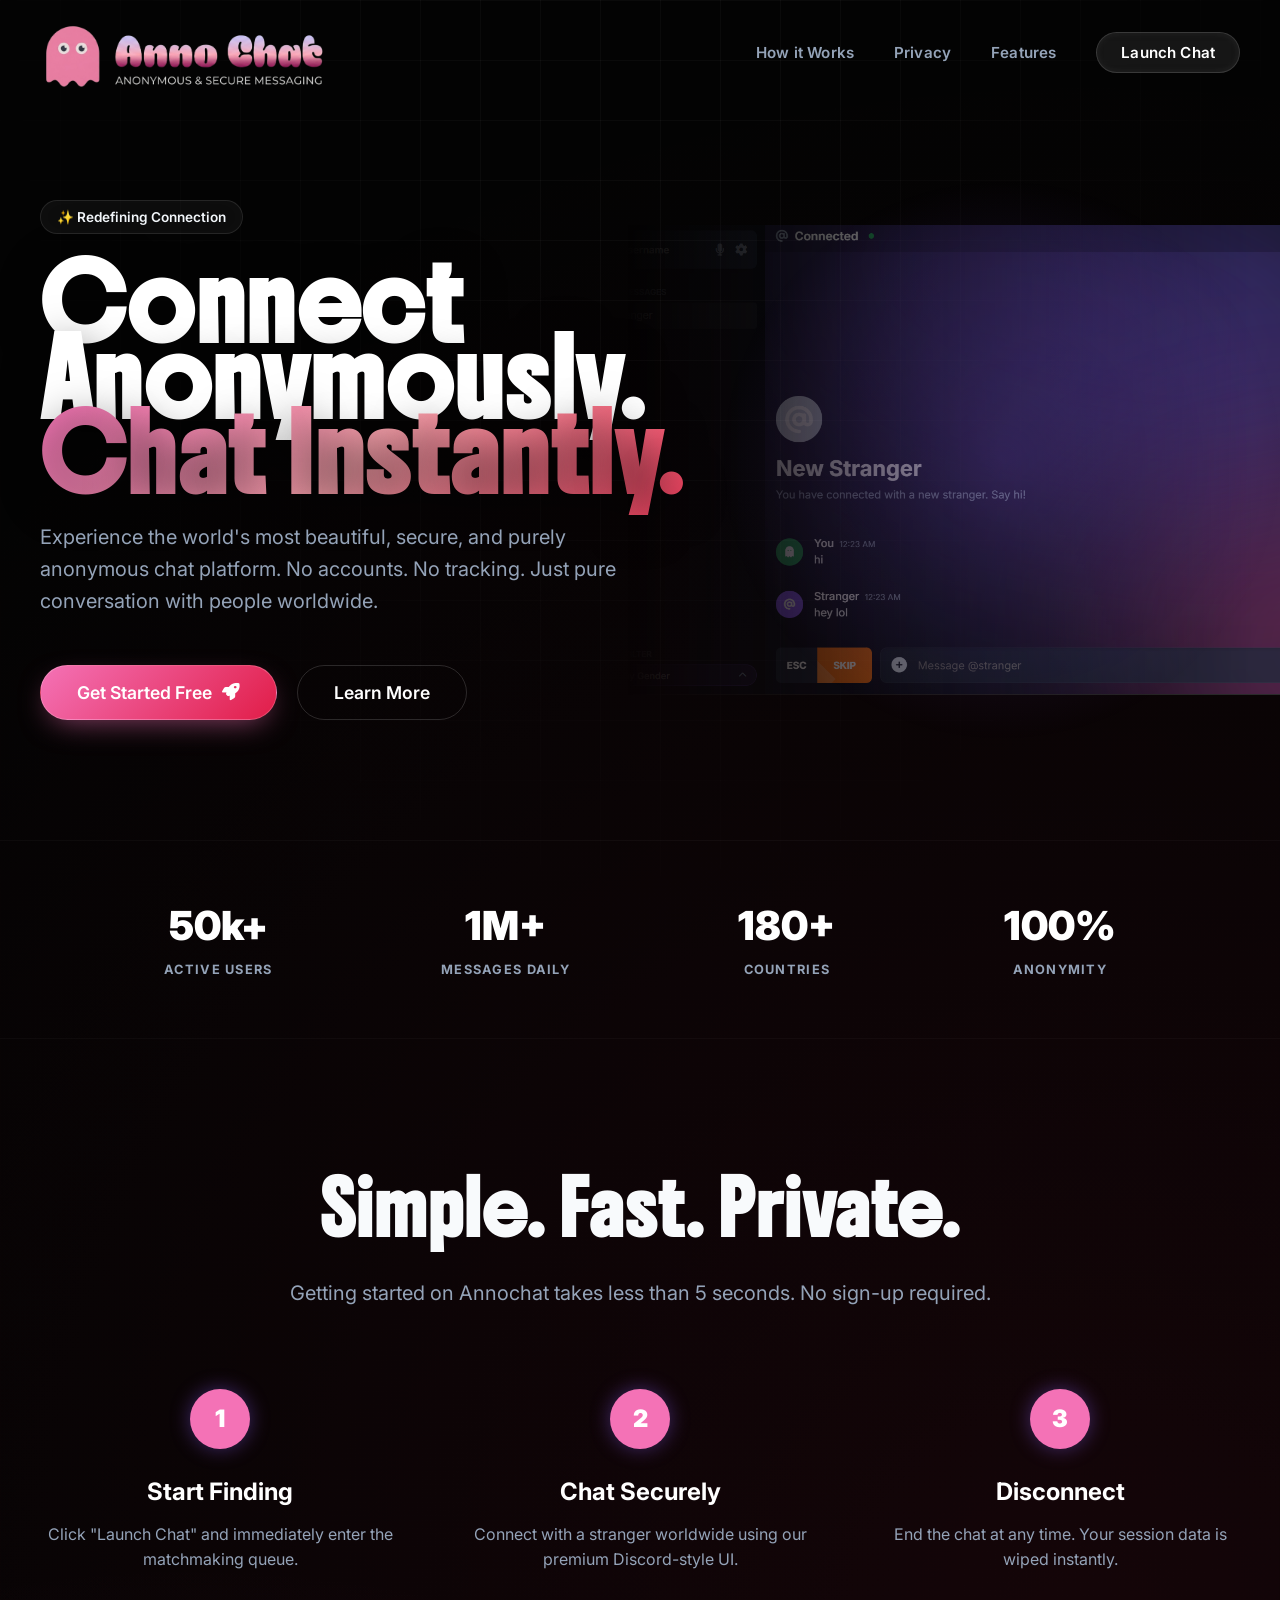
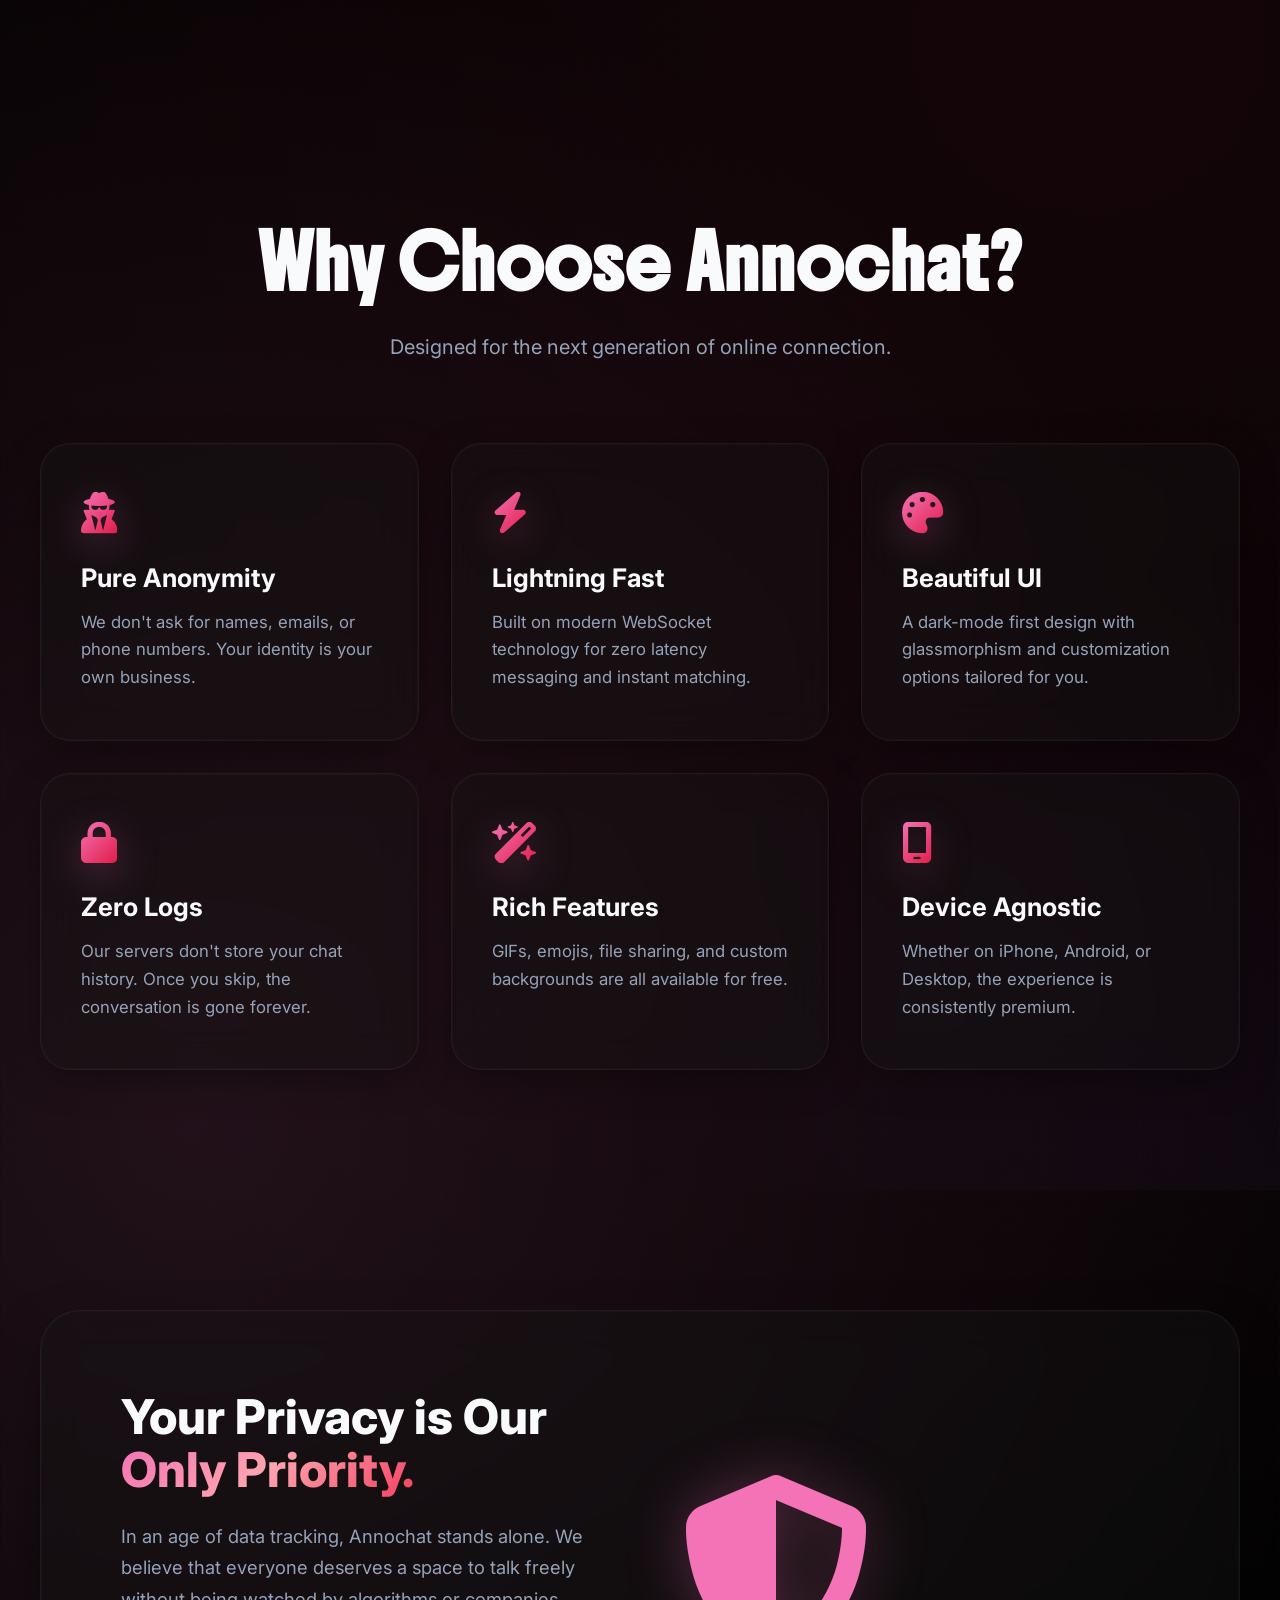
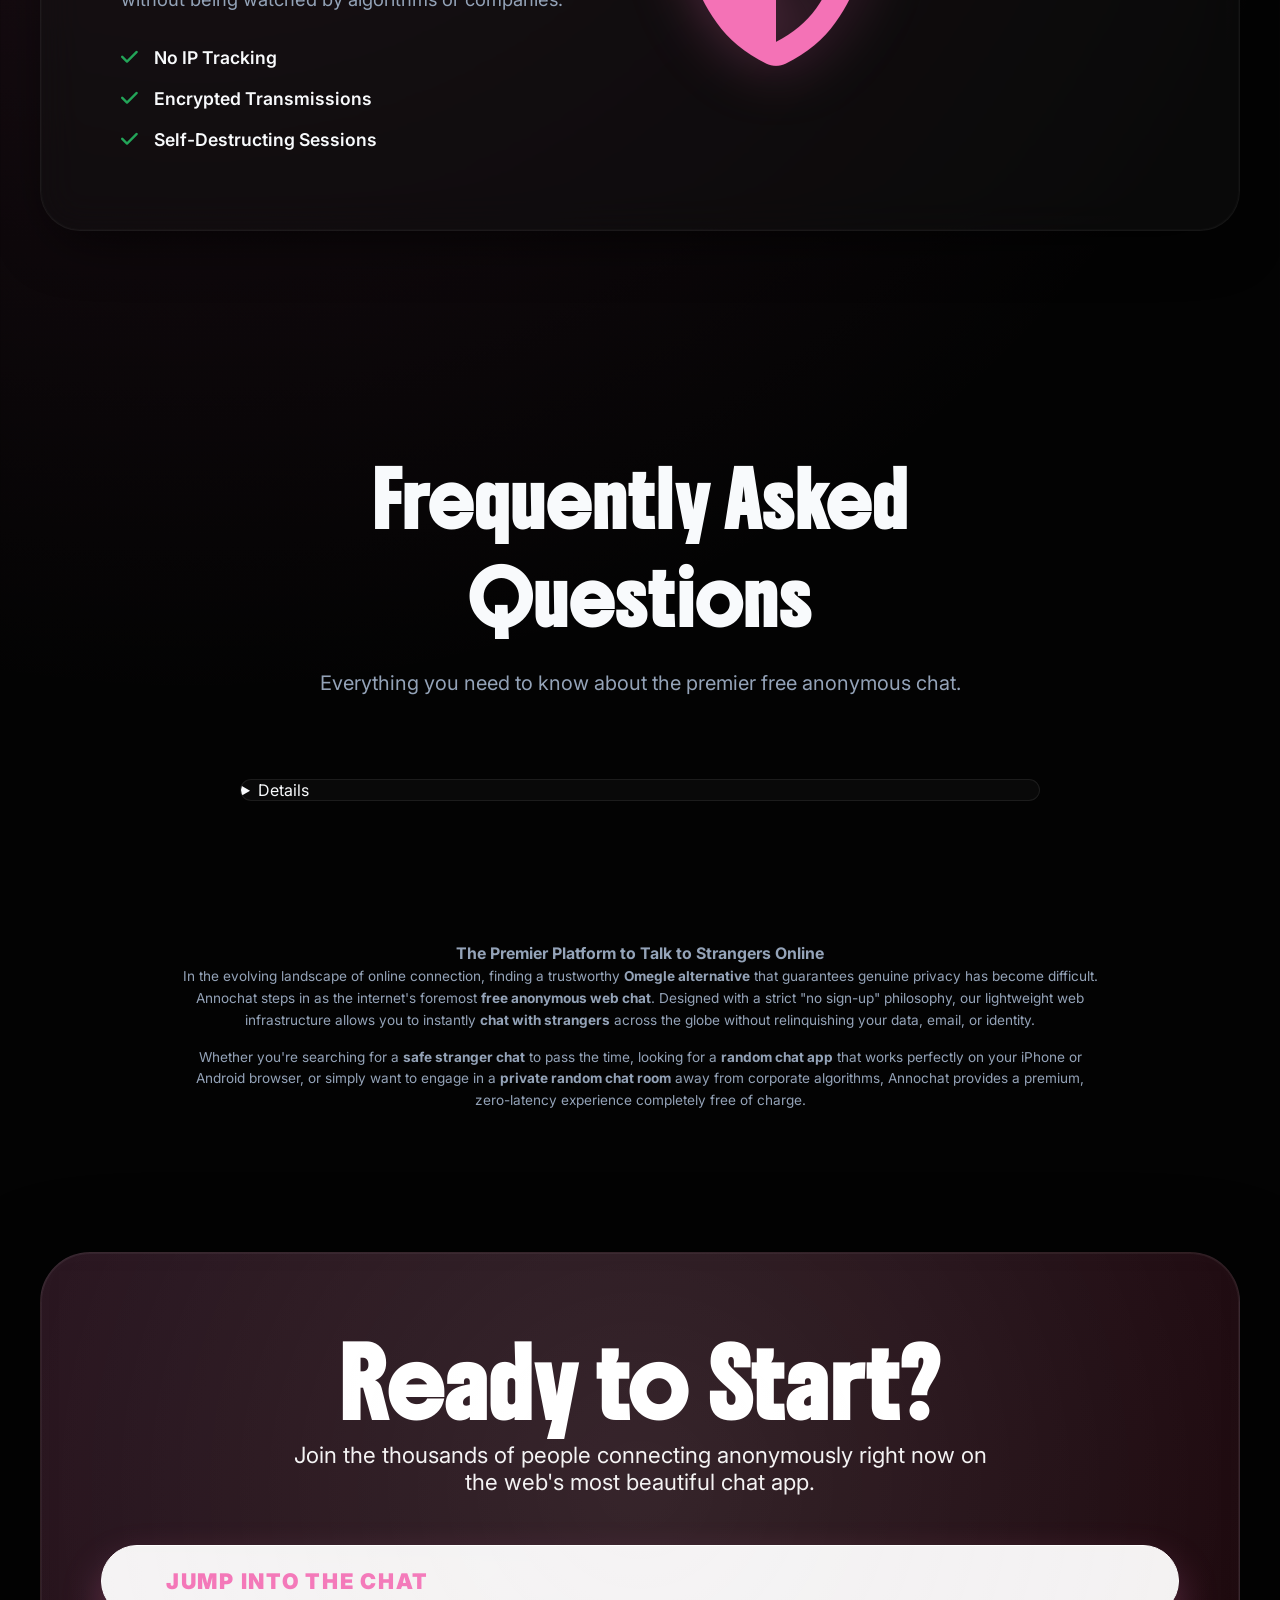
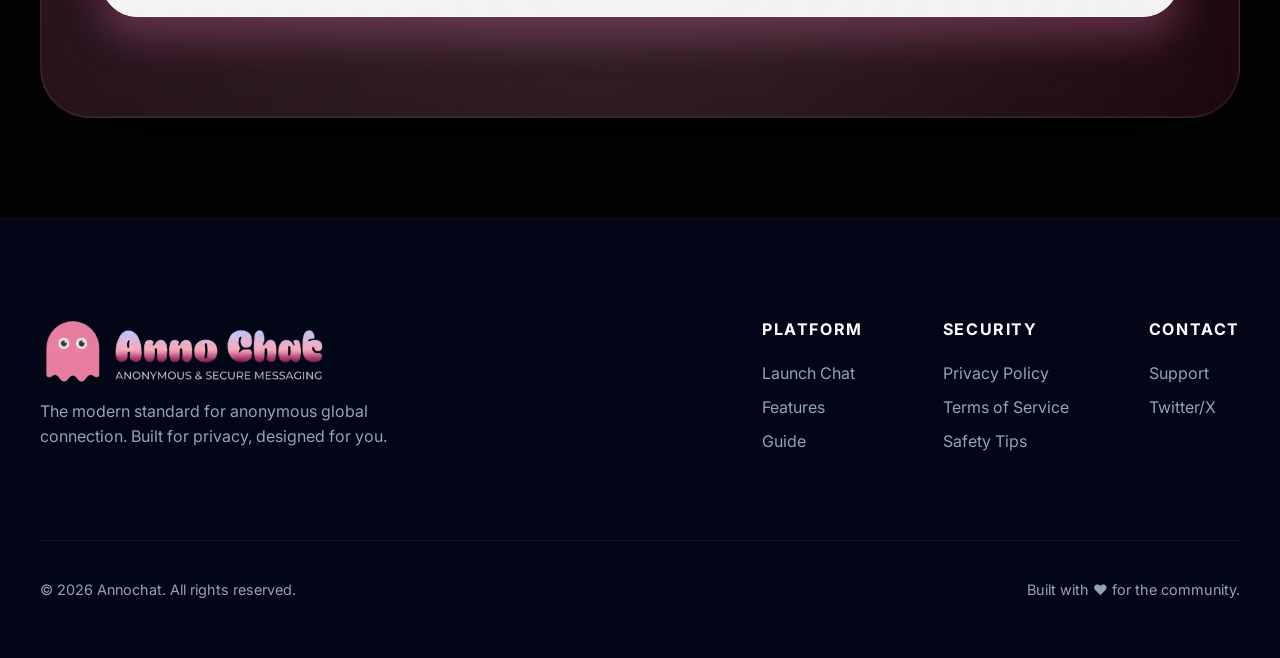
==== commit 86f0a229: "Inject high-volume SEO target keywords into HTML" ====
--- a/frontend/index.html
+++ b/frontend/index.html
@@ -227,18 +227,34 @@
             </div>
             <div class="faq-container">
                 <details class="faq-item">
+                <details class="faq-item">
                     <summary>Is Annochat really free and anonymous?</summary>
-                    <p>Yes. Annochat is 100% free to use. We do not require any personal information for our guest chat, and your IP address is never exposed to other users. Absolute privacy is our core principle.</p>
+                    <p>Yes. Annochat is a 100% free anonymous web chat. We do not require any registration, personal information, or sign-ups for our guest chat, and your IP address is never exposed to other users. Absolute privacy is our core principle.</p>
                 </details>
                 <details class="faq-item">
                     <summary>Are my chats logged or recorded?</summary>
-                    <p>No. We operate with a strict zero-logging policy. Once you hit 'Skip' or disconnect, the conversation data is permanently wiped from our secure servers and cannot be recovered by anyone.</p>
+                    <p>No. We operate with a strict zero-logging policy. Once you hit 'Skip' or disconnect, the conversation data is permanently wiped from our secure servers. It is the ultimate private random chat room experience.</p>
                 </details>
                 <details class="faq-item">
                     <summary>What makes this the best Omegle alternative?</summary>
-                    <p>Annochat combines the instant connection of classic random chat apps with a premium, modern, Discord-inspired interface. Enjoy custom backgrounds, personalized themes, zero lag, and no ads.</p>
-                </details>
-            </div>
+                    <p>Annochat combines the instant connection of classic stranger chat apps with a premium, modern, Discord-inspired interface. Enjoy custom backgrounds, personalized themes, zero lag, and no ads—all without the bot problems found elsewhere.</p>
+                </details>
+                <details class="faq-item">
+                    <summary>Is there an app for my iPhone or Android?</summary>
+                    <p>Absolutely. While you don't need to download anything to start, Annochat is built as a mobile-first random chat app. It functions flawlessly as an app-like experience directly in your mobile browser, making it the best mobile stranger chat alternative.</p>
+                </details>
+                <details class="faq-item">
+                    <summary>Is this a safe stranger chat?</summary>
+                    <p>Yes, we prioritize user safety. By offering a text-only anonymous chat environment, we eliminate the explicit risks often associated with random video chat platforms, providing a safer, cleaner environment to talk to strangers online.</p>
+                </details>
+            </div>
+        </section>
+
+        <!-- SEO Context Section -->
+        <section class="seo-context-area" style="max-width: 1000px; margin: 40px auto; padding: 0 40px; text-align: center; color: var(--text-muted); font-size: 0.85rem; line-height: 1.6;">
+            <h3>The Premier Platform to Talk to Strangers Online</h3>
+            <p>In the evolving landscape of online connection, finding a trustworthy <strong>Omegle alternative</strong> that guarantees genuine privacy has become difficult. Annochat steps in as the internet's foremost <strong>free anonymous web chat</strong>. Designed with a strict "no sign-up" philosophy, our lightweight web infrastructure allows you to instantly <strong>chat with strangers</strong> across the globe without relinquishing your data, email, or identity.</p>
+            <p style="margin-top: 15px;">Whether you're searching for a <strong>safe stranger chat</strong> to pass the time, looking for a <strong>random chat app</strong> that works perfectly on your iPhone or Android browser, or simply want to engage in a <strong>private random chat room</strong> away from corporate algorithms, Annochat provides a premium, zero-latency experience completely free of charge.</p>
         </section>
 
         <!-- Final CTA -->
--- a/frontend/style.css
+++ b/frontend/style.css
@@ -1332,14 +1332,14 @@
     pointer-events: none;
     mask-image: radial-gradient(ellipse at top, black 20%, transparent 80%);
     -webkit-mask-image: radial-gradient(ellipse at top, black 20%, transparent 80%);
+    transform: translateZ(0);
+    will-change: transform;
 }
 
 .gradient-text {
     background: linear-gradient(135deg, #f472b6, #fda4af, #f43f5e);
-    background-size: 200% auto;
     -webkit-background-clip: text;
     -webkit-text-fill-color: transparent;
-    animation: gradientShift 6s ease-in-out infinite alternate;
 }
 
 @keyframes gradientShift {
@@ -1578,13 +1578,12 @@
     margin-left: 40%;
     position: relative;
     z-index: -1;
-    animation: floatHero 6s infinite ease-in-out;
     filter: drop-shadow(0 30px 60px rgba(0, 0, 0, 0.8));
     mask-image: linear-gradient(to right, transparent 0%, transparent 5%, rgba(0, 0, 0, 1) 30%, rgba(0, 0, 0, 1) 85%, transparent 100%);
     -webkit-mask-image: linear-gradient(to right, transparent 0%, transparent 5%, rgba(0, 0, 0, 1) 65%, rgba(0, 0, 0, 1) 85%, transparent 100%);
-}
-
-
+    will-change: transform;
+    transform: translateZ(0);
+}
 
 @keyframes floatHero {
 
@@ -2391,7 +2390,7 @@
     .brand-icon {
         transform: scale(1.8);
     }
-    
+
     .nav-container {
         padding: 0 20px;
         box-sizing: border-box;
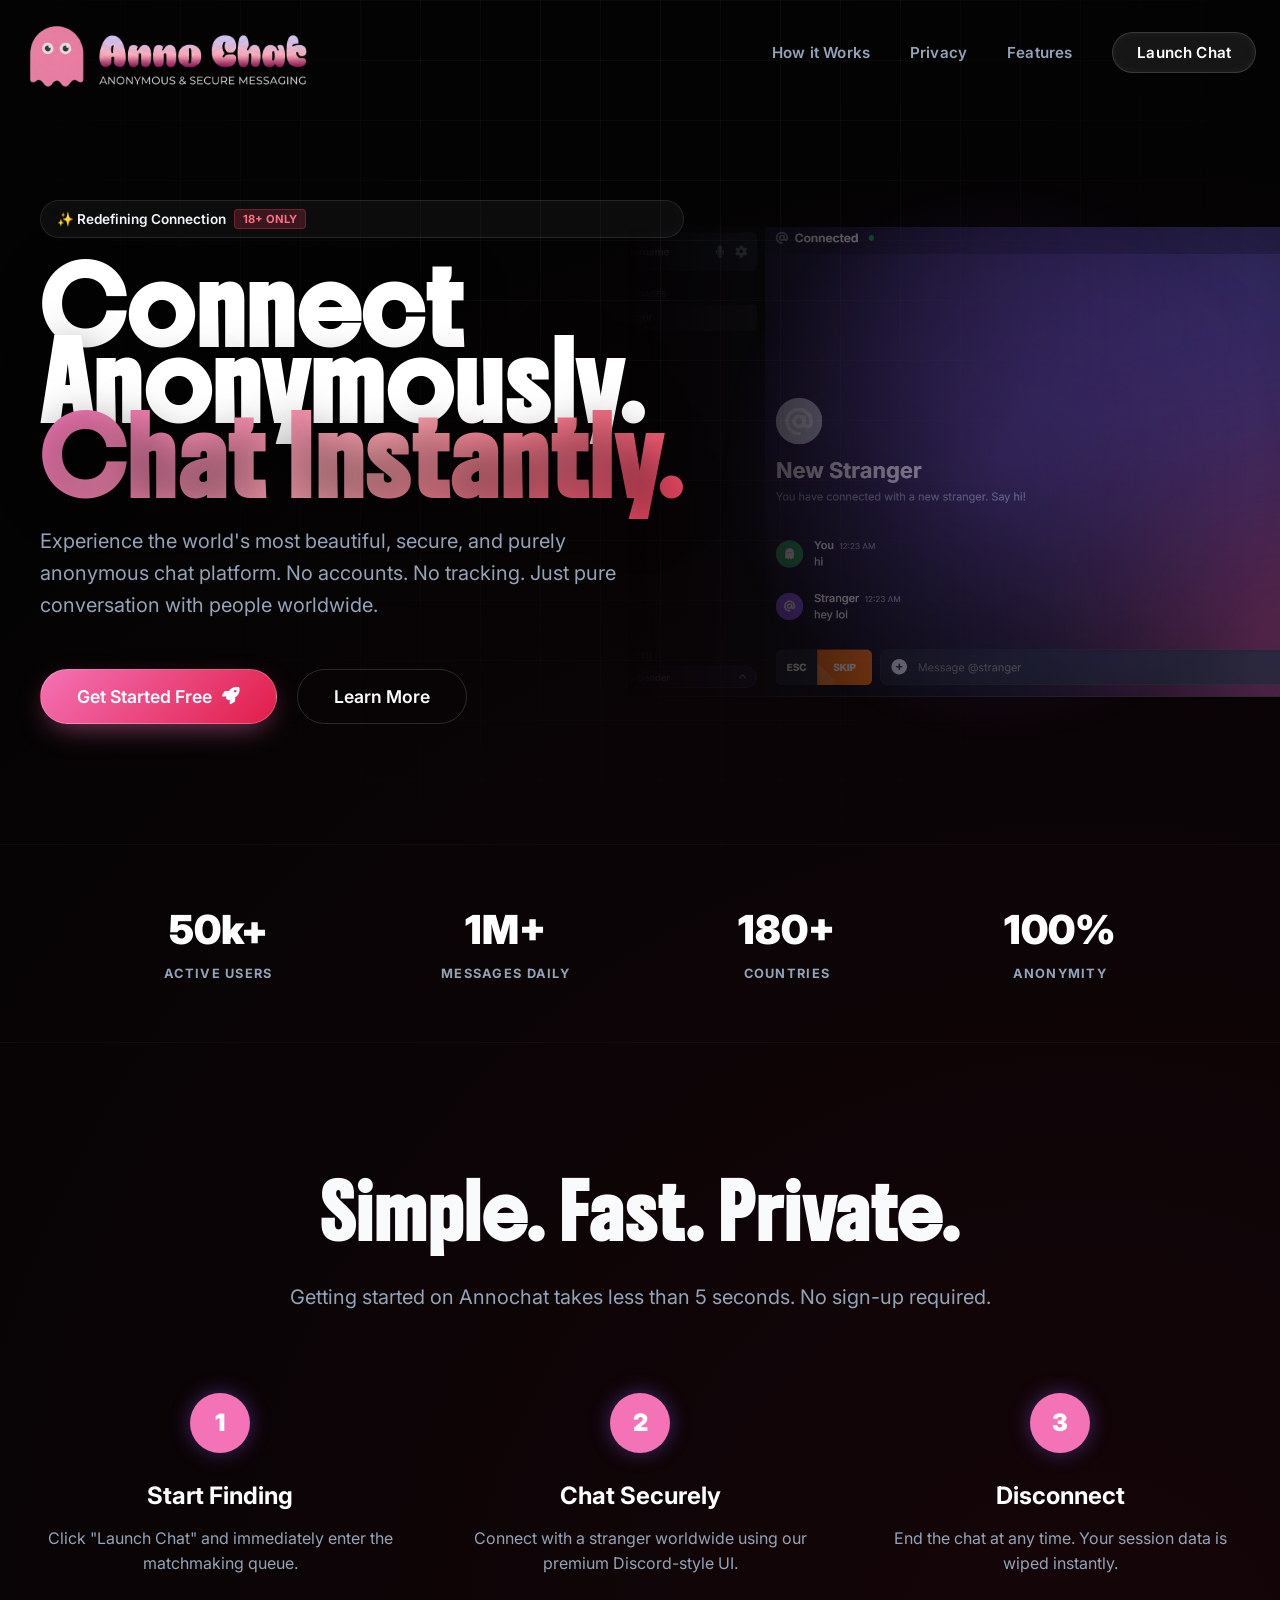
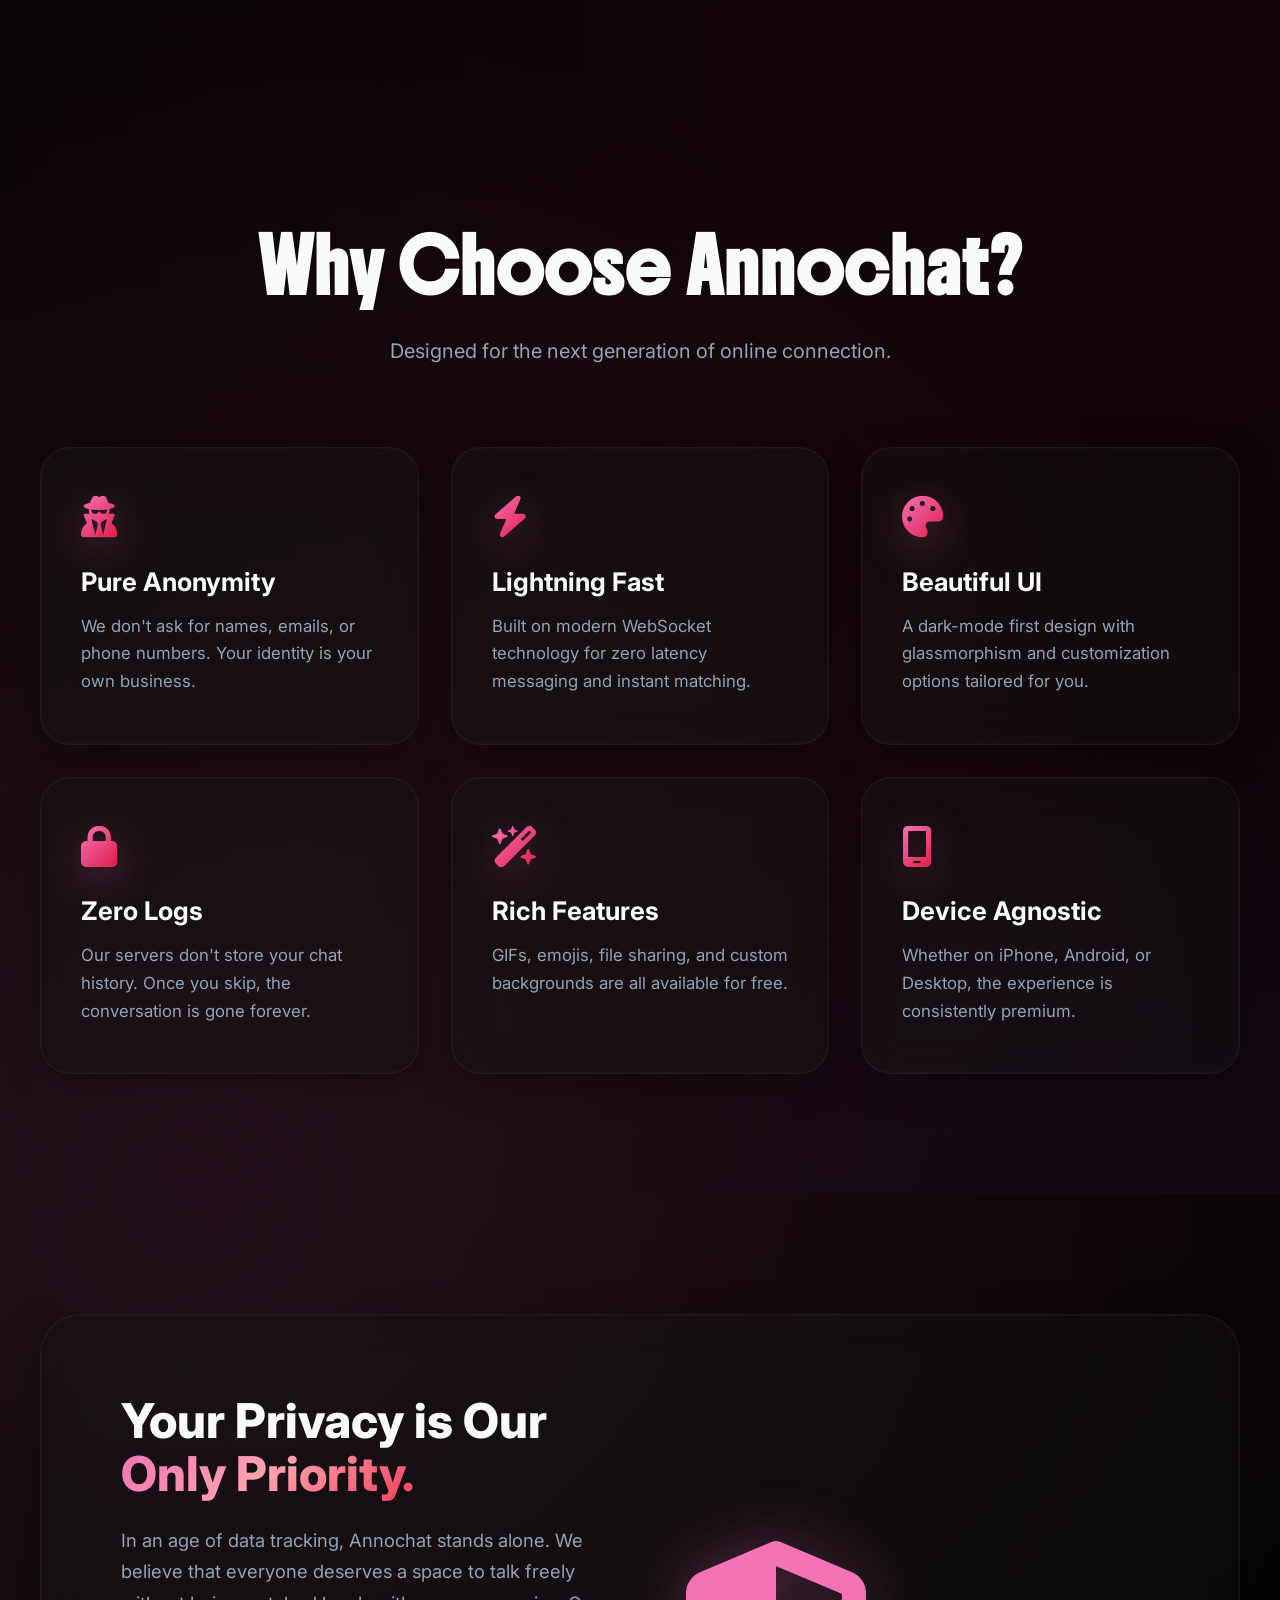
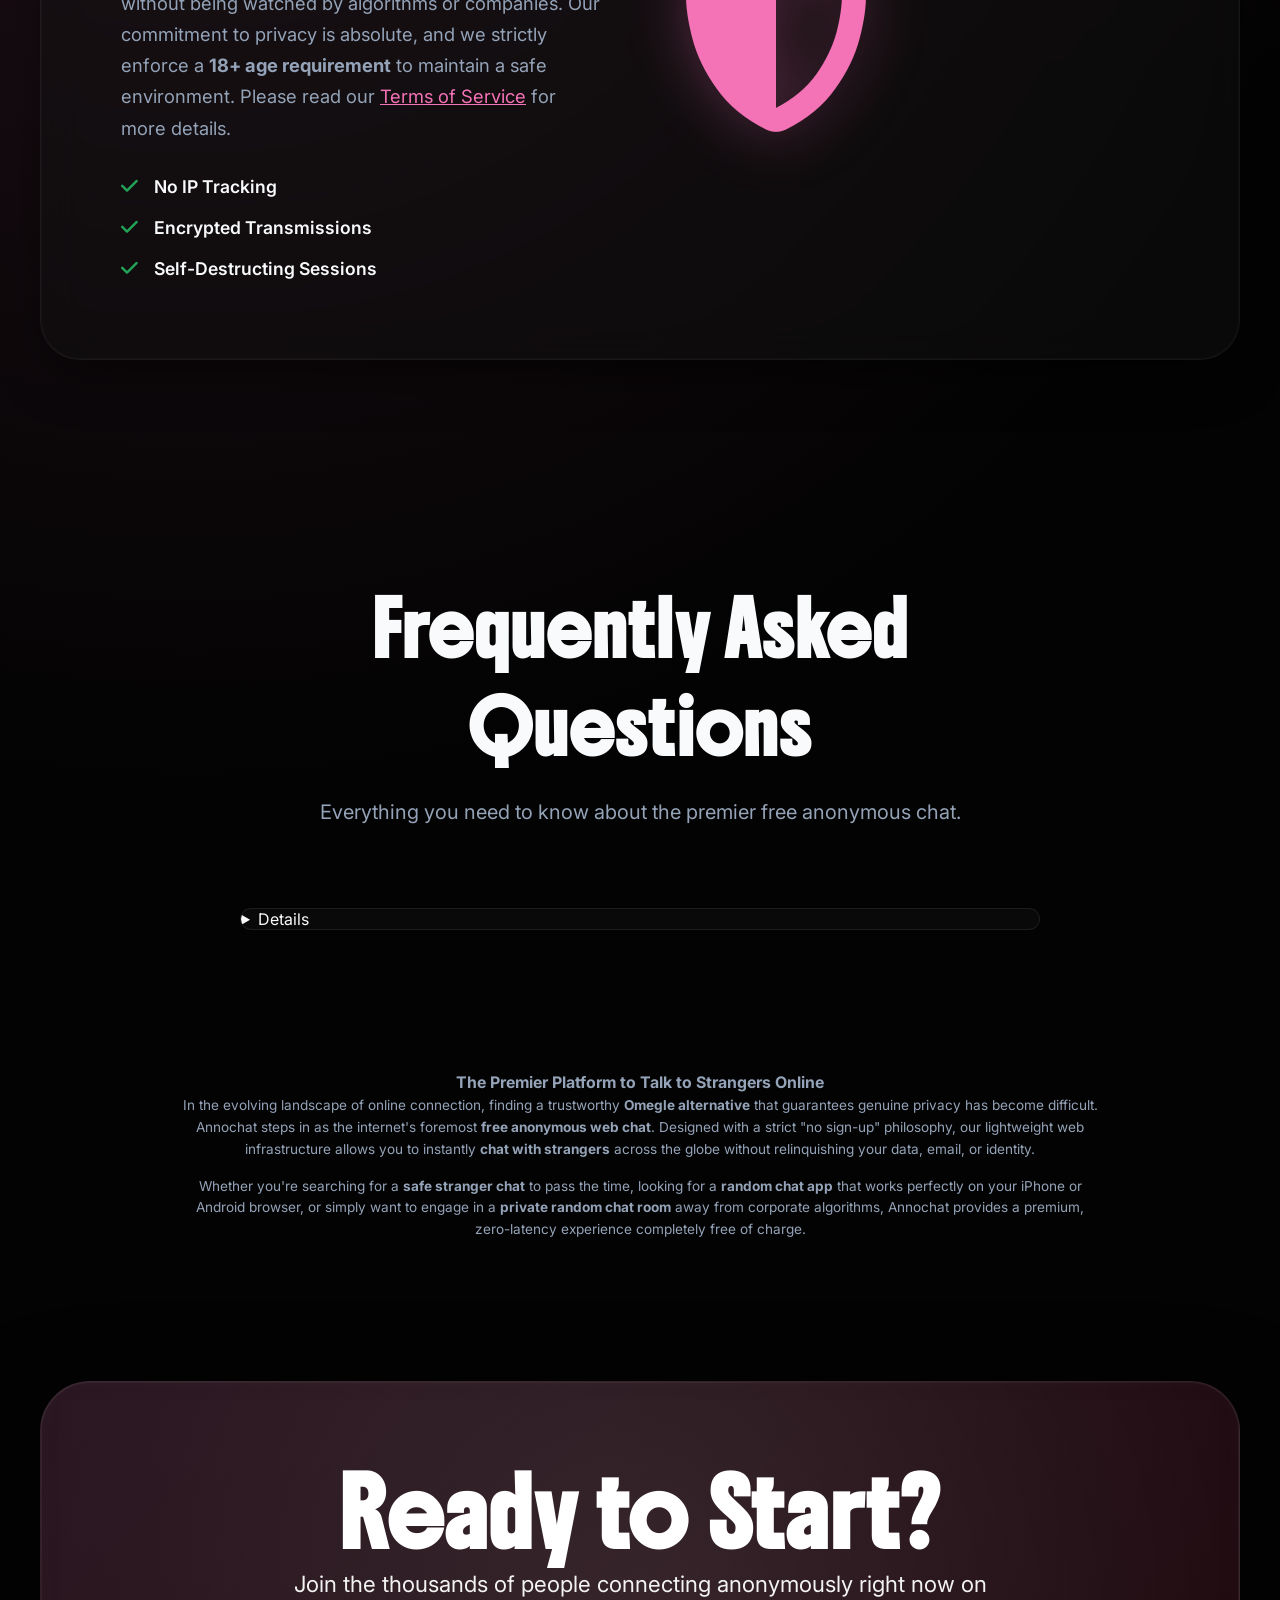
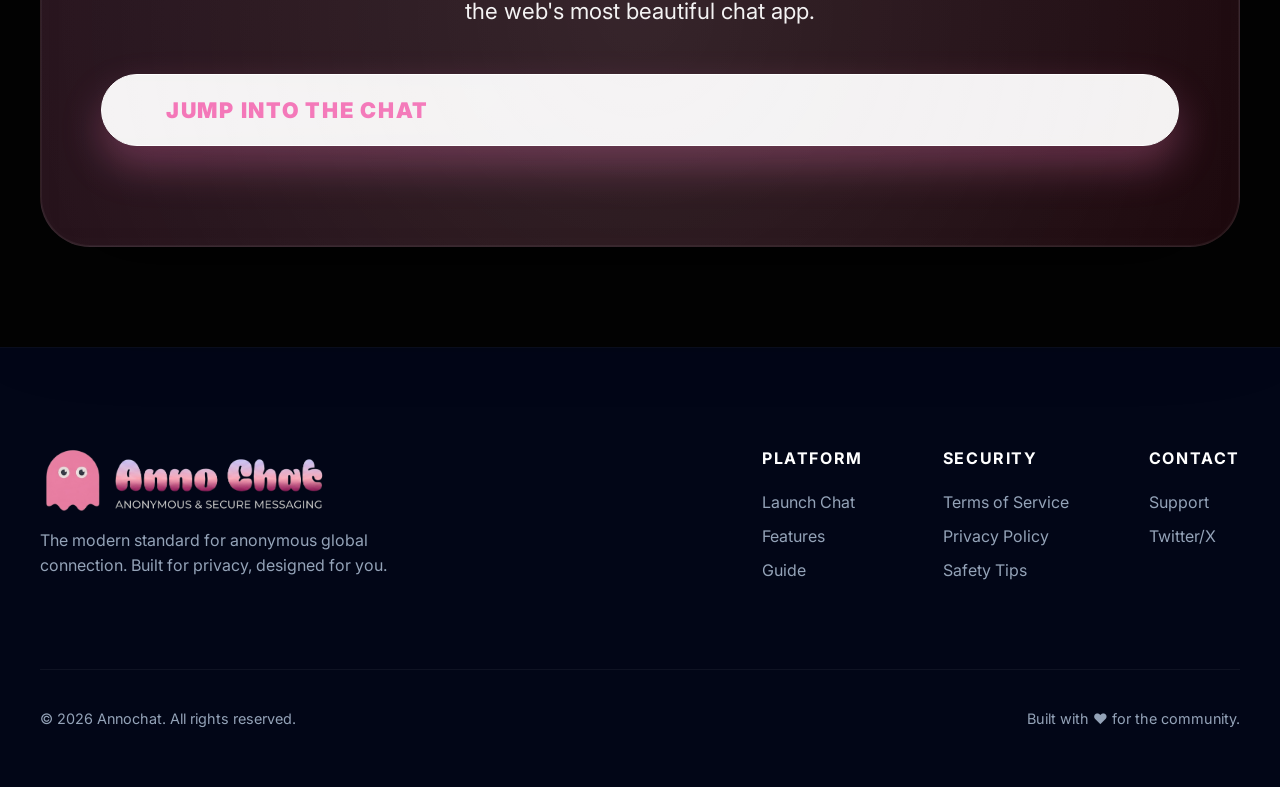
==== commit 615ceed0: "Enforce 18+ age limit and add Terms & Conditions page" ====
--- a/frontend/index.html
+++ b/frontend/index.html
@@ -97,7 +97,10 @@
         <!-- Hero Section -->
         <section class="hero">
             <div class="hero-content">
-                <div class="hero-badge">✨ Redefining Connection</div>
+                <div class="hero-badge" style="display:flex; align-items:center; gap:8px;">
+                    <span>✨ Redefining Connection</span>
+                    <span style="background:rgba(244,63,94,0.2); color:#fb7185; padding:2px 8px; border-radius:4px; font-weight:700; font-size:0.7rem; border:1px solid rgba(244,63,94,0.3);">18+ ONLY</span>
+                </div>
                 <h1>Connect Anonymously. <br><span class="gradient-text">Chat Instantly.</span></h1>
                 <p>Experience the world's most beautiful, secure, and purely anonymous chat platform. No accounts. No tracking. Just pure conversation with people worldwide.</p>
                 <div class="hero-actions">
@@ -206,7 +209,7 @@
             <div class="trust-content">
                 <div class="trust-text">
                     <h2>Your Privacy is Our <span class="gradient-text">Only Priority.</span></h2>
-                    <p>In an age of data tracking, Annochat stands alone. We believe that everyone deserves a space to talk freely without being watched by algorithms or companies.</p>
+                    <p>In an age of data tracking, Annochat stands alone. We believe that everyone deserves a space to talk freely without being watched by algorithms or companies. Our commitment to privacy is absolute, and we strictly enforce a <strong>18+ age requirement</strong> to maintain a safe environment. Please read our <a href="terms.html" style="color: var(--brand-experiment);">Terms of Service</a> for more details.</p>
                     <div class="trust-features">
                         <div class="trust-feat-item"><i class="fa-solid fa-check"></i> No IP Tracking</div>
                         <div class="trust-feat-item"><i class="fa-solid fa-check"></i> Encrypted Transmissions</div>
@@ -287,9 +290,9 @@
                 <div class="footer-col">
                     <h4>Security</h4>
                     <ul>
-                        <li><a href="#privacy">Privacy Policy</a></li>
-                        <li><a href="#">Terms of Service</a></li>
-                        <li><a href="#">Safety Tips</a></li>
+                        <li><a href="terms.html">Terms of Service</a></li>
+                        <li><a href="terms.html#privacy">Privacy Policy</a></li>
+                        <li><a href="terms.html#safety">Safety Tips</a></li>
                     </ul>
                 </div>
                 <div class="footer-col">
--- a/frontend/style.css
+++ b/frontend/style.css
@@ -23,6 +23,15 @@
     box-sizing: border-box;
     margin: 0;
     padding: 0;
+}
+
+html, body {
+    width: 100%;
+    margin: 0;
+    padding: 0;
+    overflow-x: hidden;
+    scroll-behavior: smooth;
+    -webkit-font-smoothing: antialiased;
 }
 
 body {
@@ -1371,12 +1380,12 @@
 }
 
 .nav-container {
-    max-width: 1300px;
+    max-width: 1400px;
     margin: 0 auto;
     display: flex;
     justify-content: space-between;
     align-items: center;
-    padding: 0 40px;
+    padding: 0 24px;
     box-sizing: border-box;
     width: 100%;
 }
@@ -2461,4 +2470,20 @@
     .footer {
         padding: 50px 18px 32px;
     }
-}+}
+@media (max-width: 480px) {
+    .nav-container,
+    .hero-content,
+    .features-content,
+    .how-it-works,
+    .faq-section,
+    .seo-context-area,
+    .final-cta {
+        padding-left: 16px !important;
+        padding-right: 16px !important;
+    }
+    
+    .logo {
+        gap: 8px;
+    }
+}
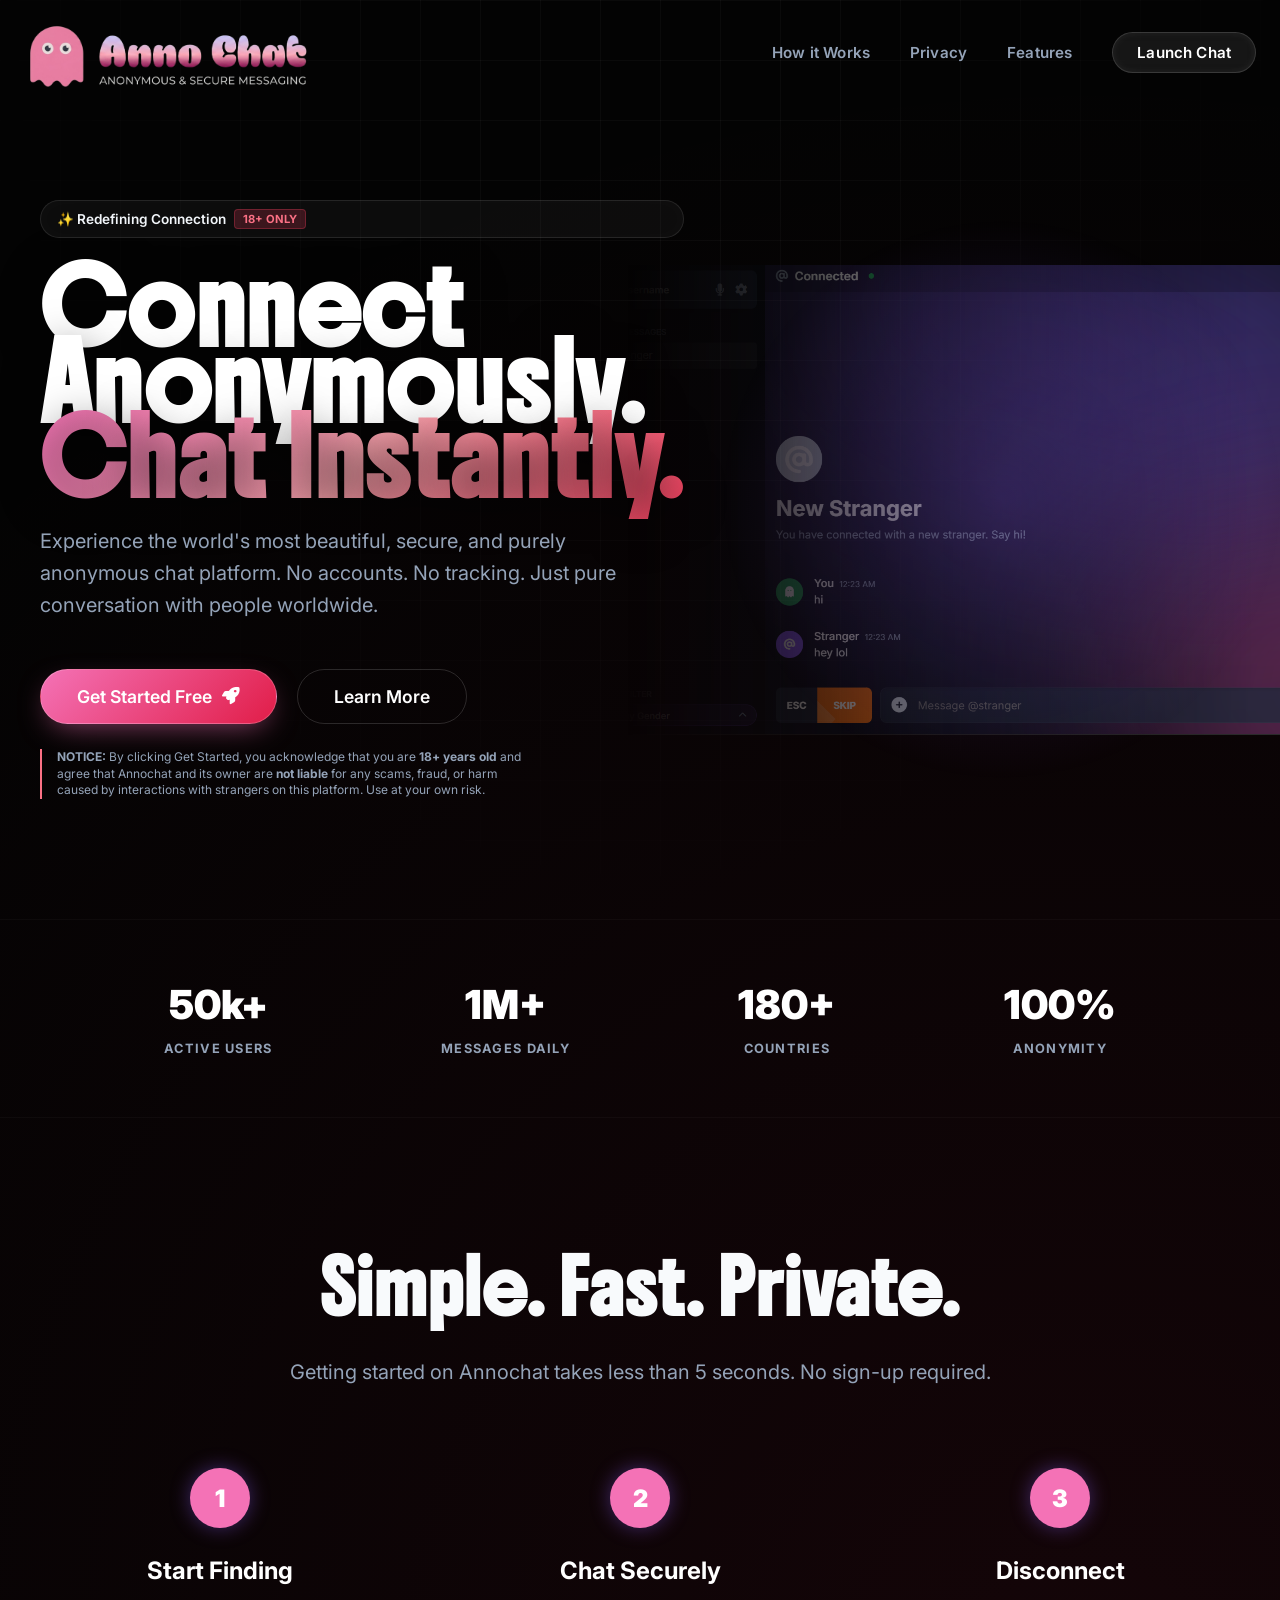
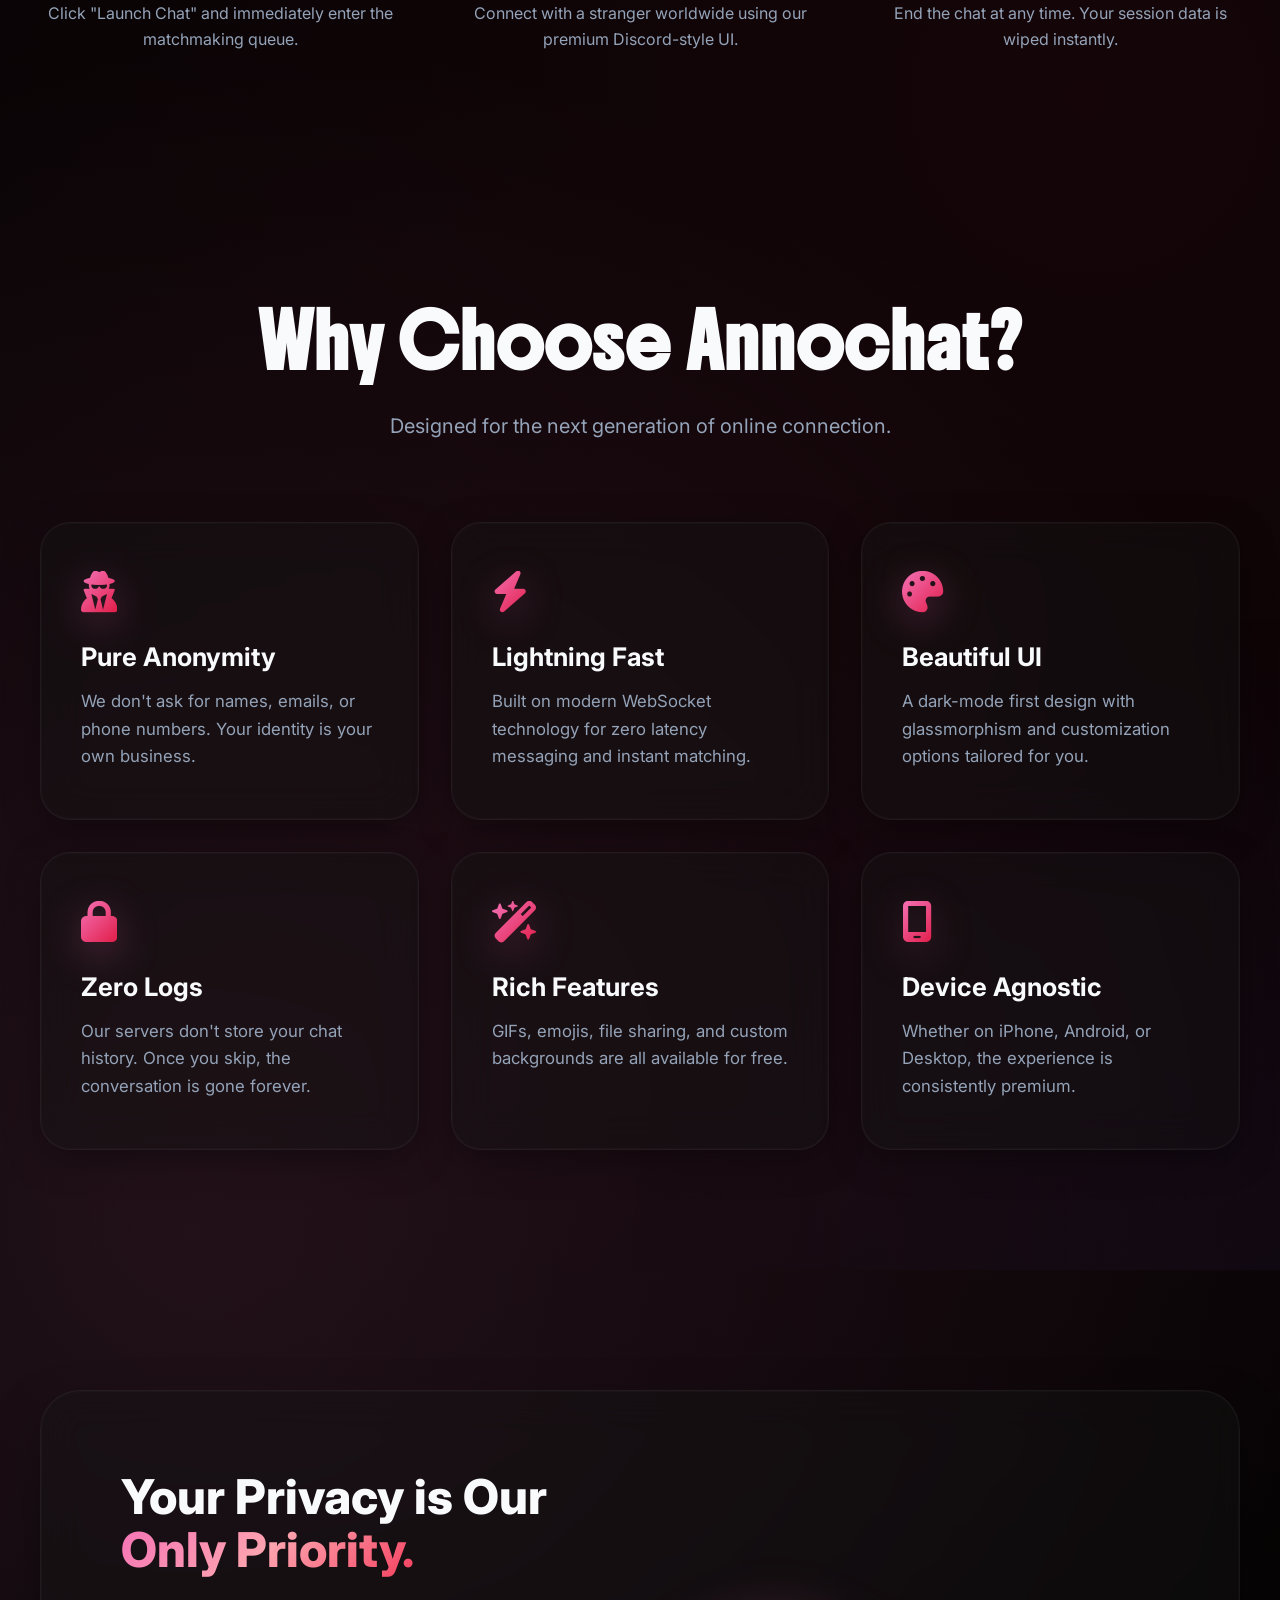
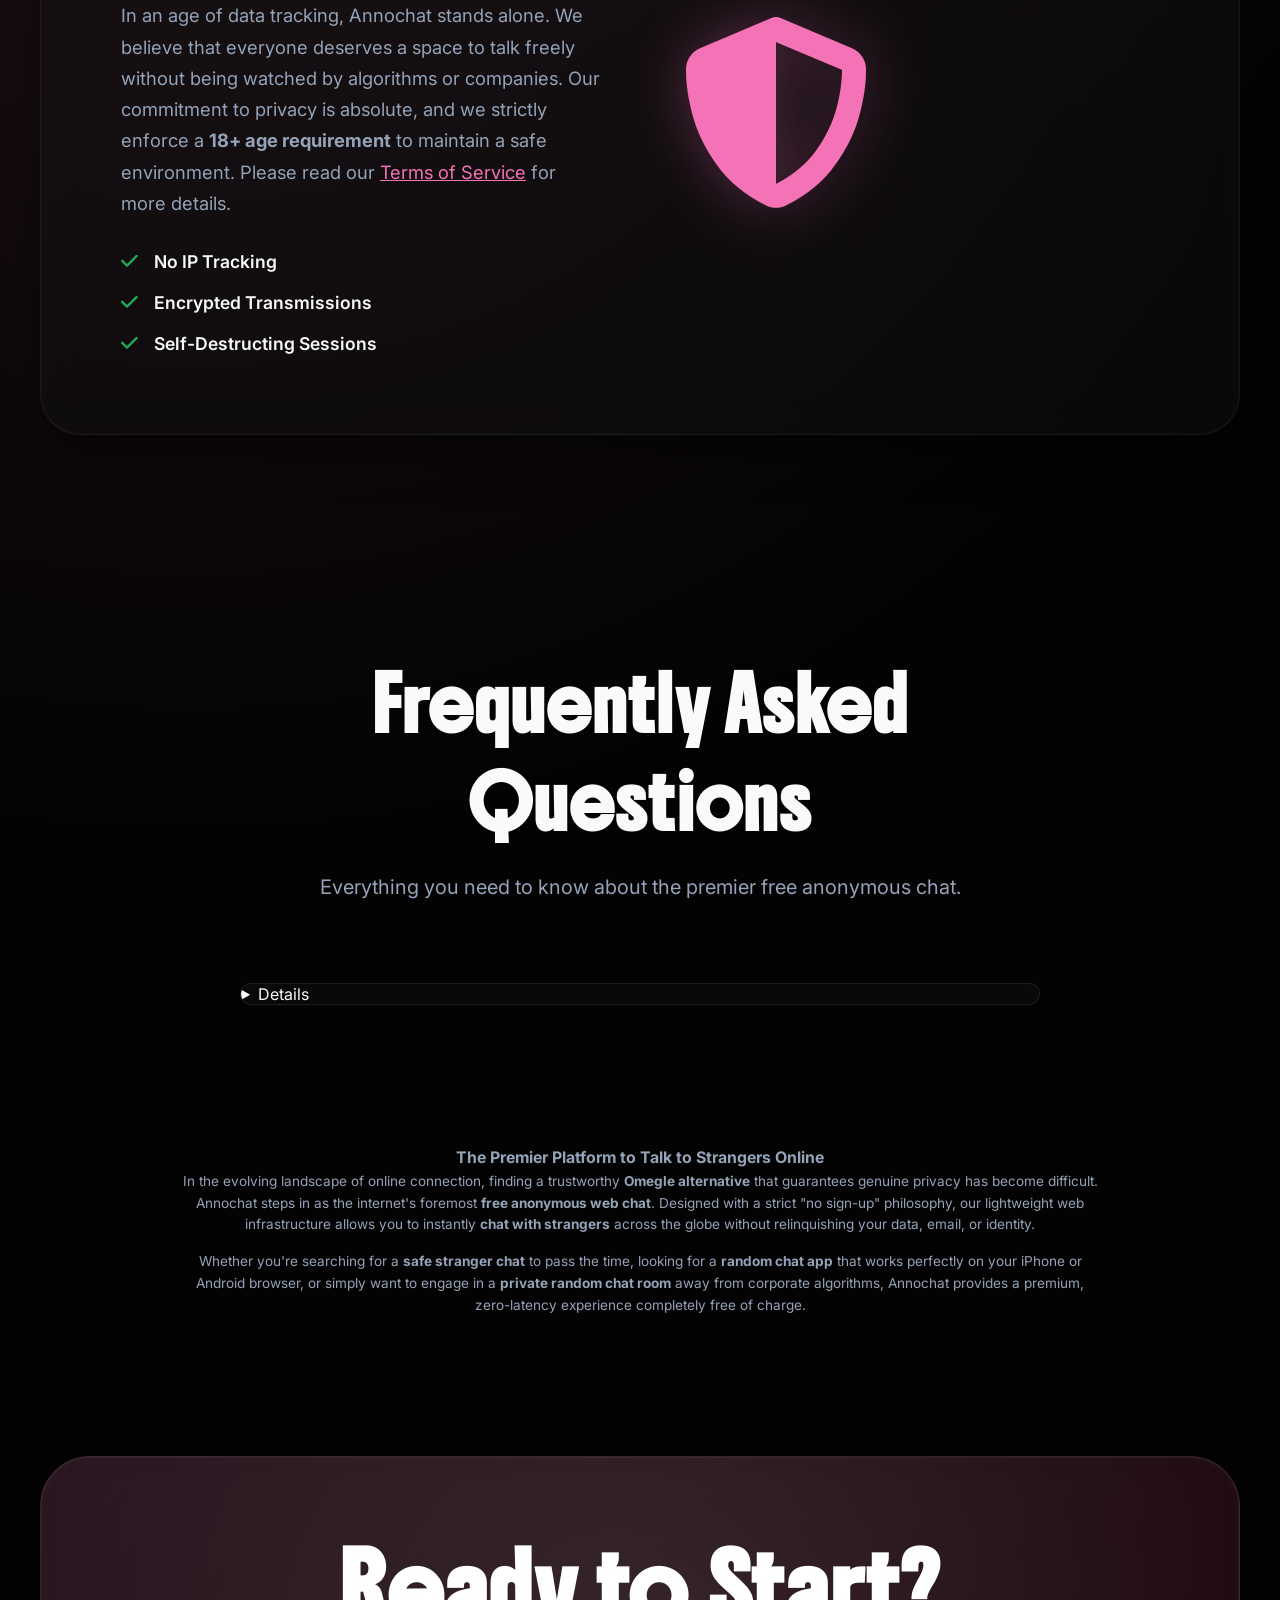
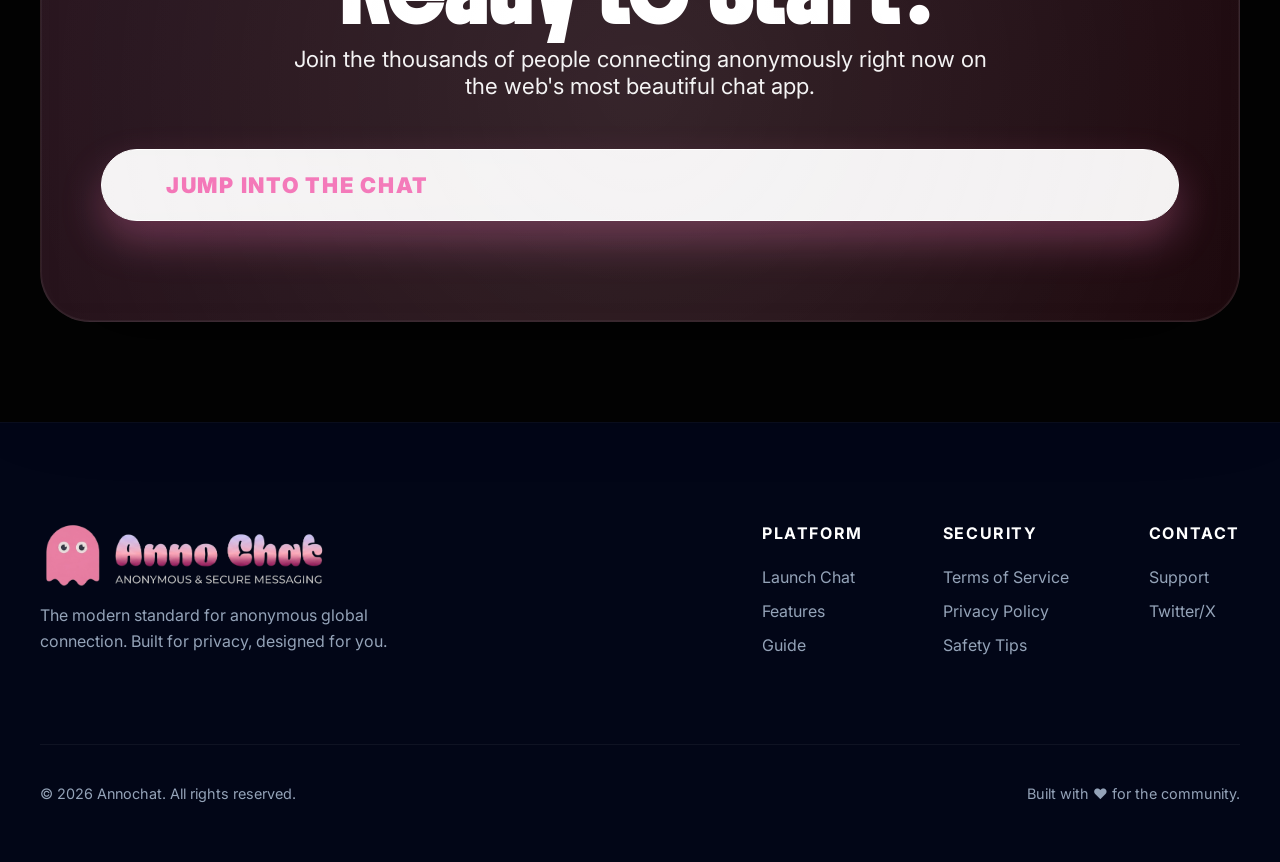
==== commit 69663ae8: "Enhance liability protection and add mandatory safety agreement modal" ====
--- a/frontend/index.html
+++ b/frontend/index.html
@@ -110,6 +110,9 @@
                     </a>
                     <a href="#how" class="btn-secondary">Learn More</a>
                 </div>
+                <div class="hero-legal-disclaimer" style="margin-top: 25px; font-size: 0.75rem; color: var(--text-muted); max-width: 500px; line-height: 1.4; border-left: 2px solid #fb7185; padding-left: 15px;">
+                    <strong>NOTICE:</strong> By clicking Get Started, you acknowledge that you are <strong>18+ years old</strong> and agree that Annochat and its owner are <strong>not liable</strong> for any scams, fraud, or harm caused by interactions with strangers on this platform. Use at your own risk.
+                </div>
             </div>
             <div class="hero-visual">
                 <div class="hero-glow"></div>
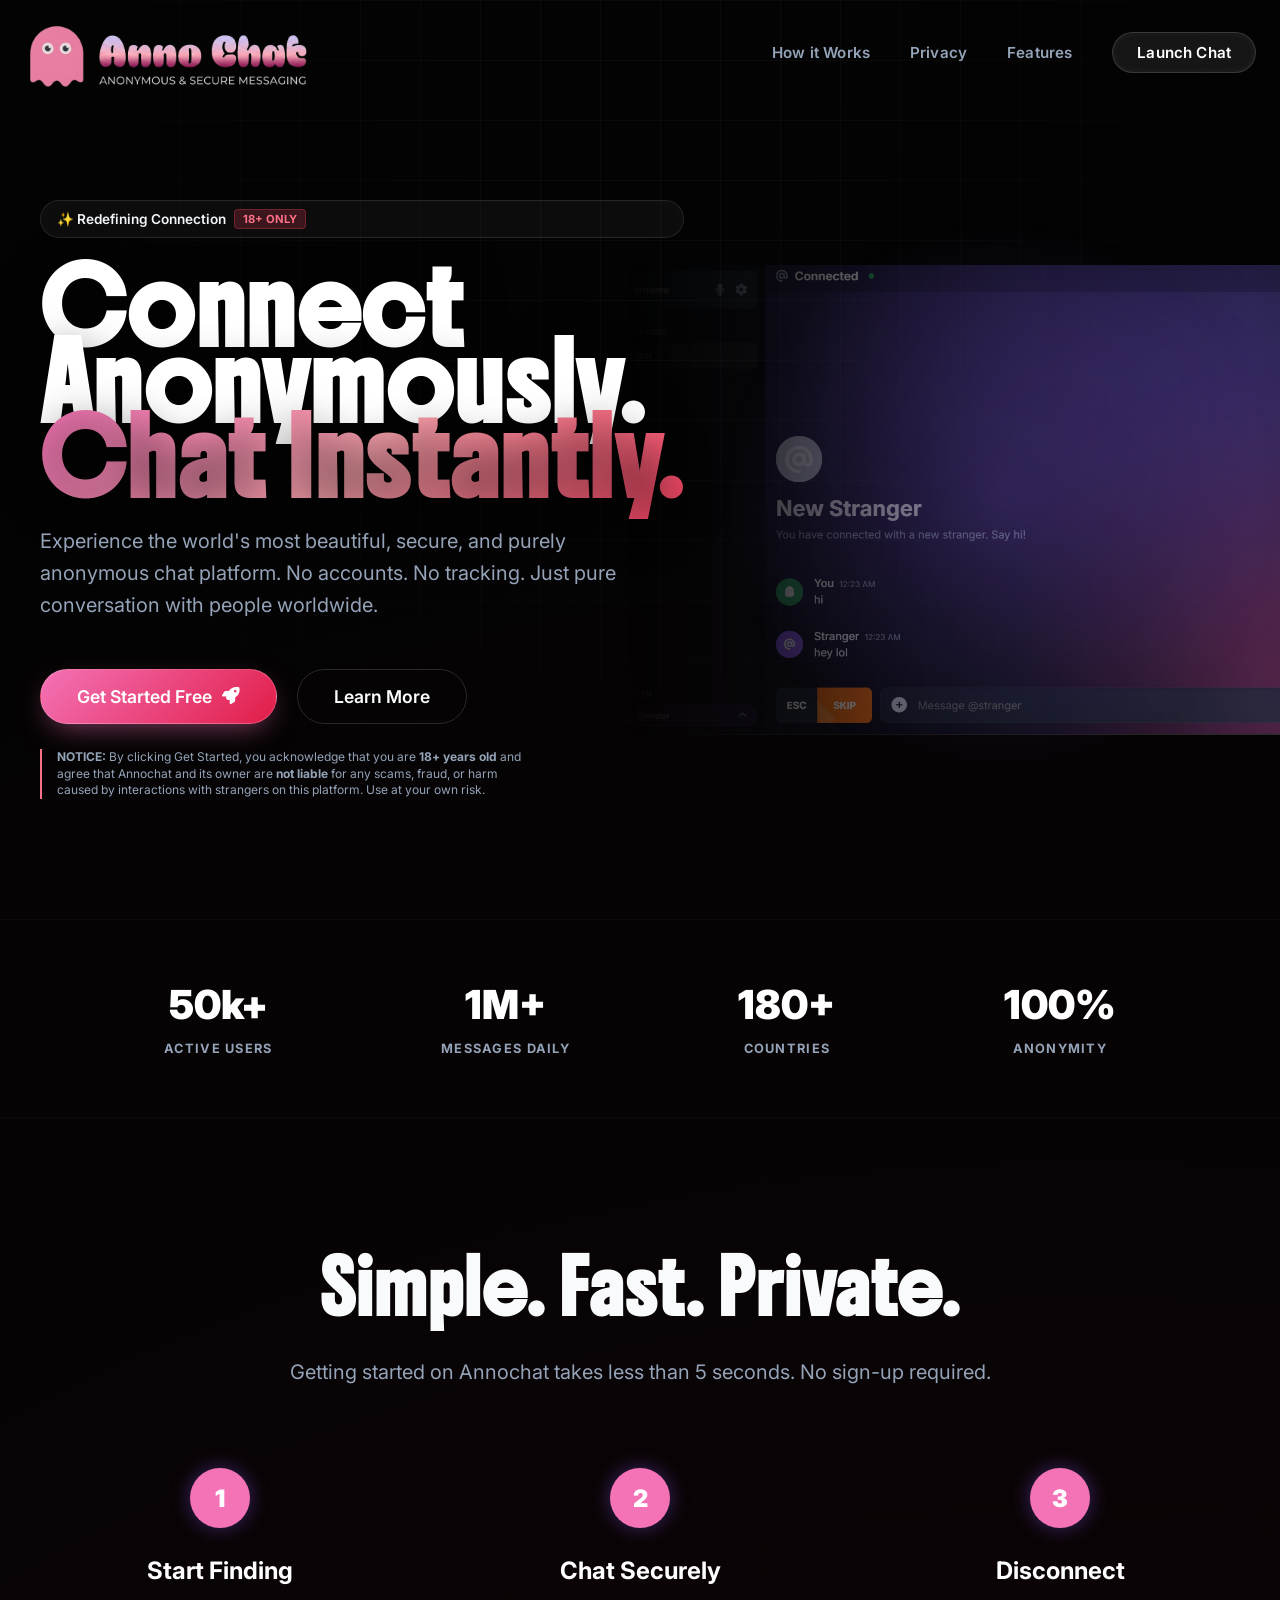
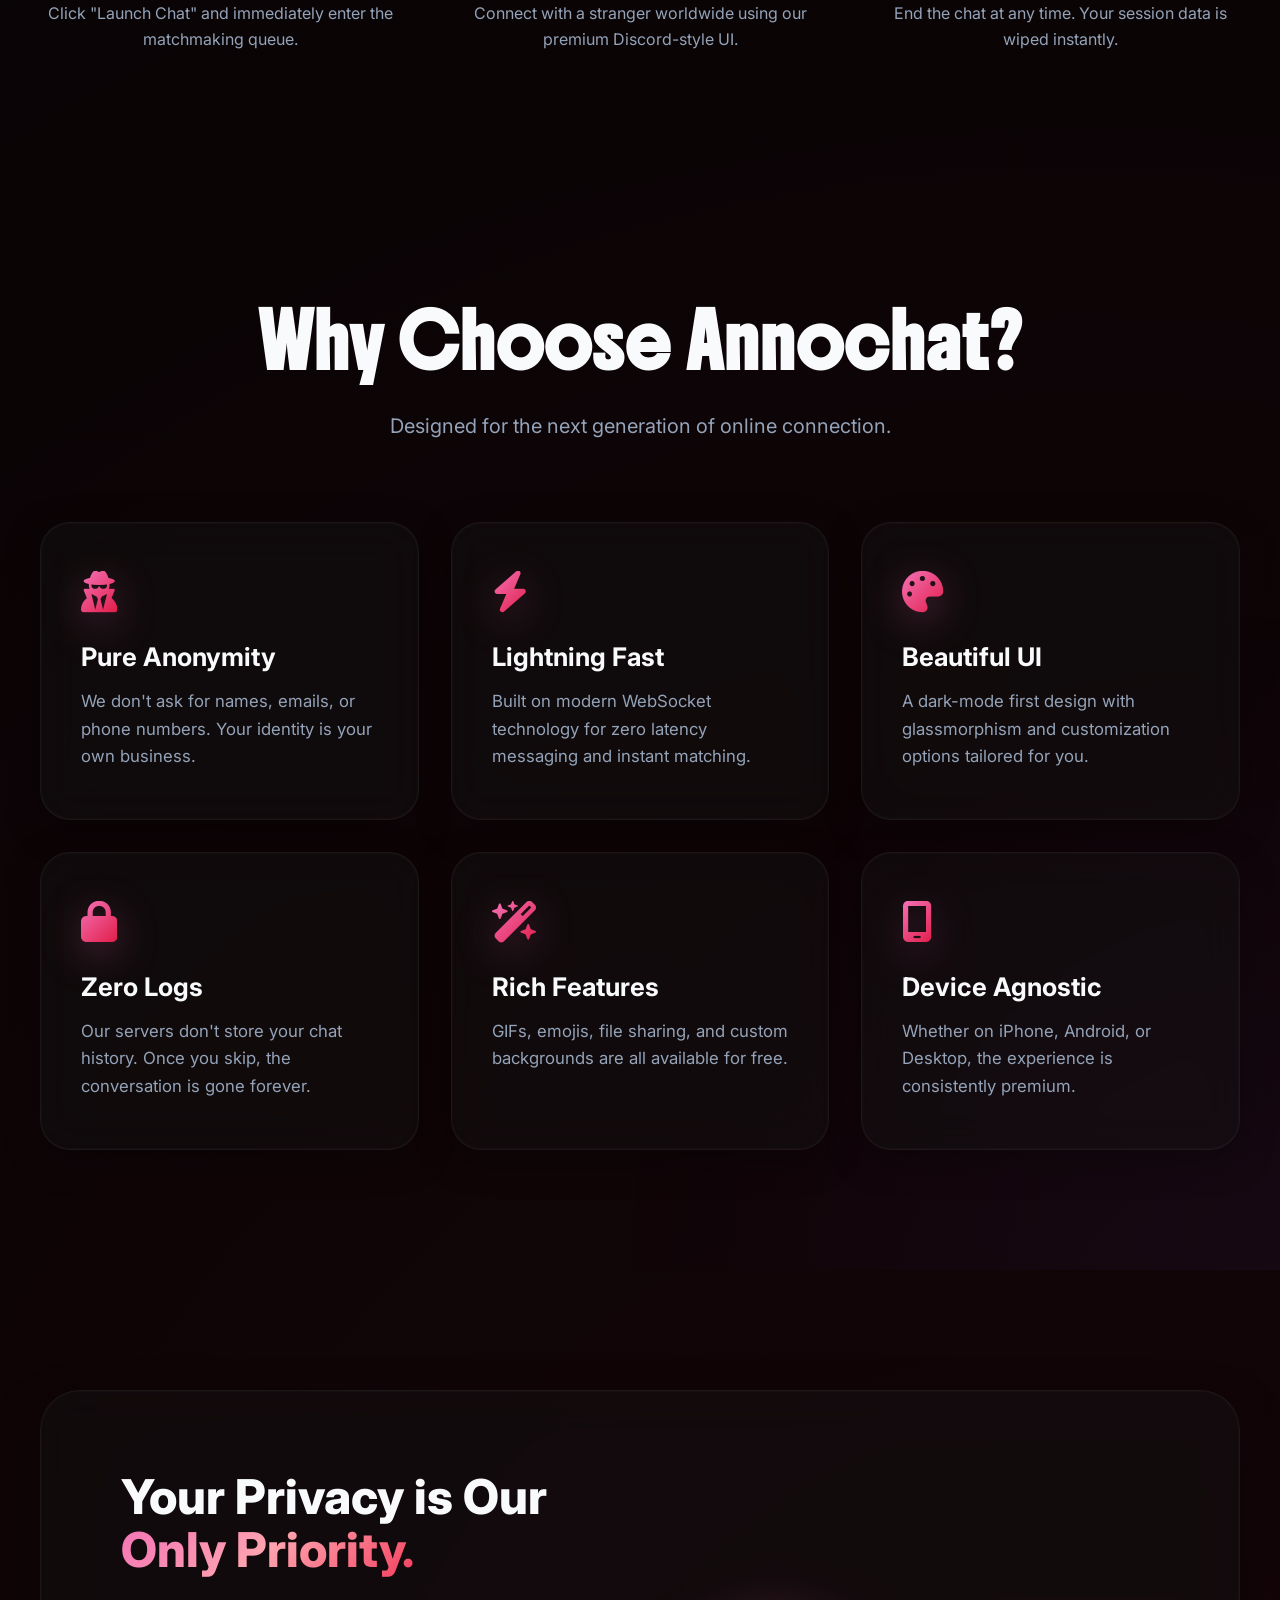
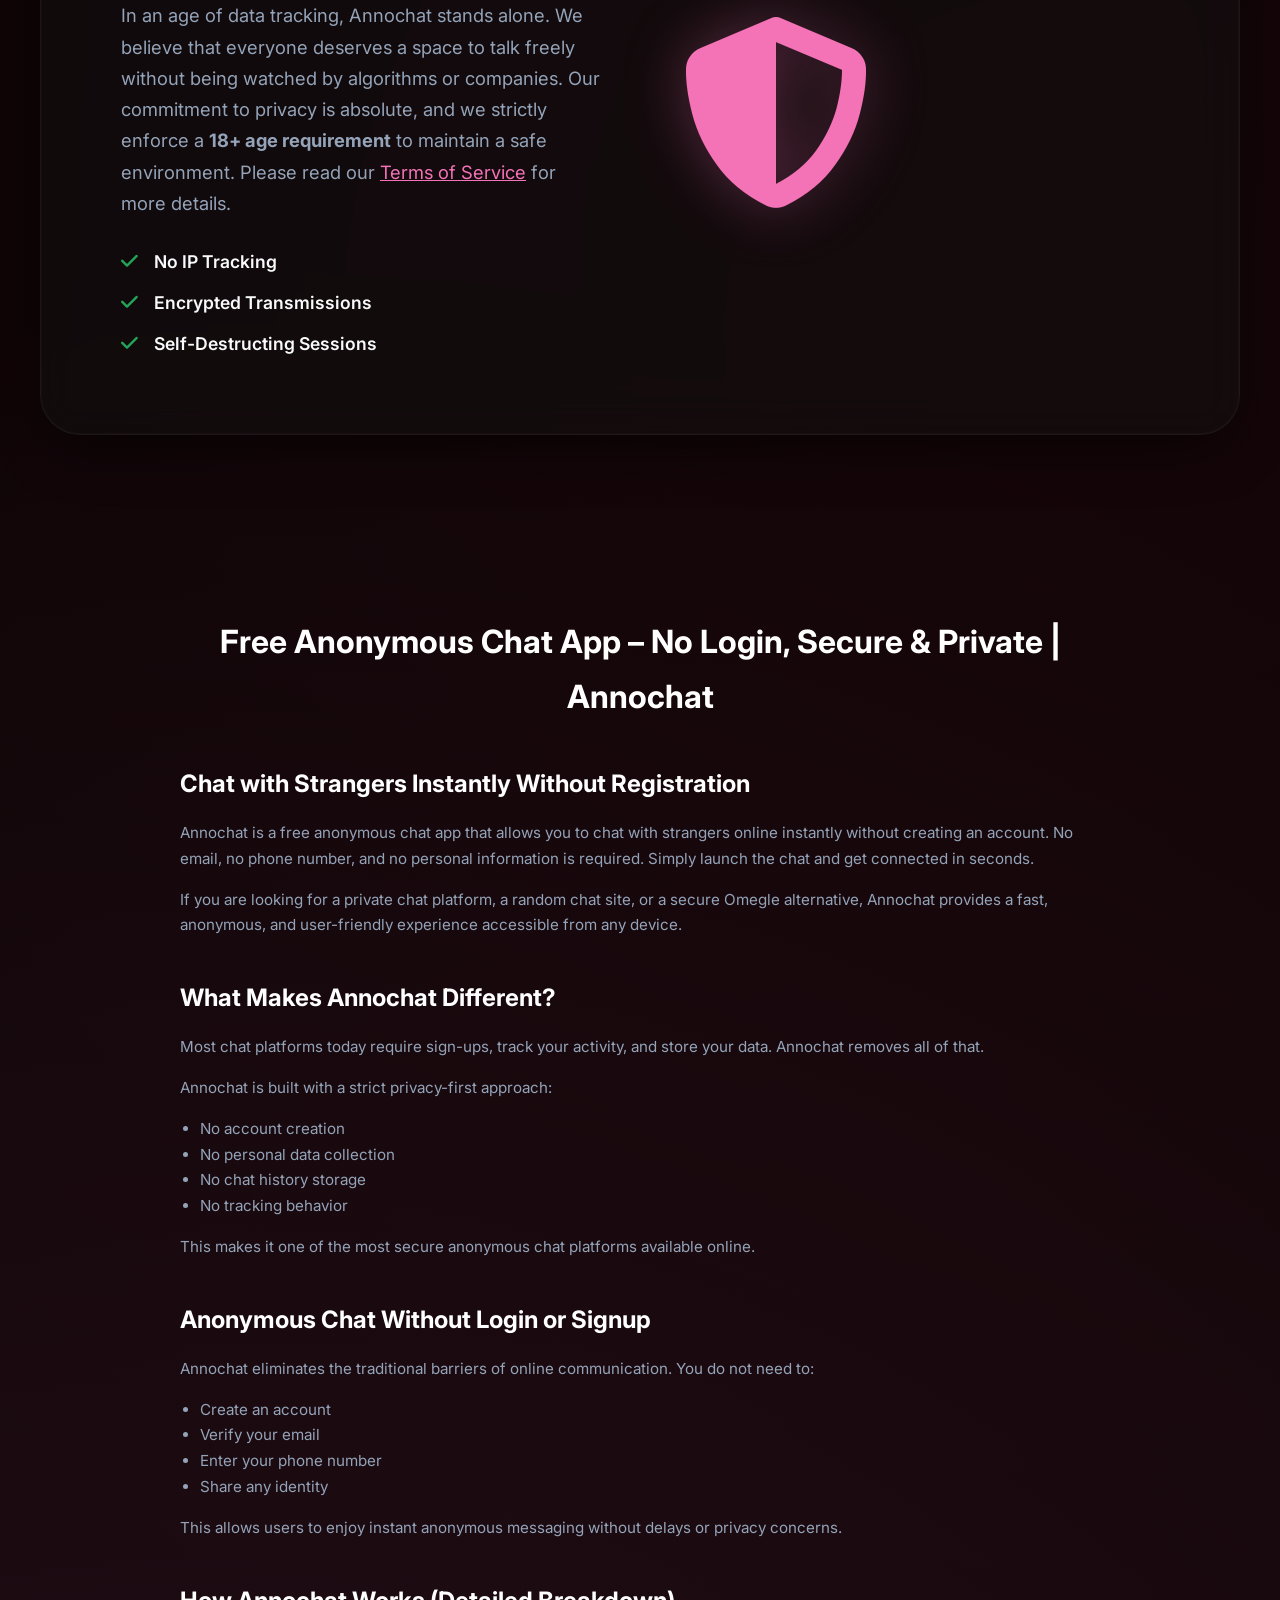
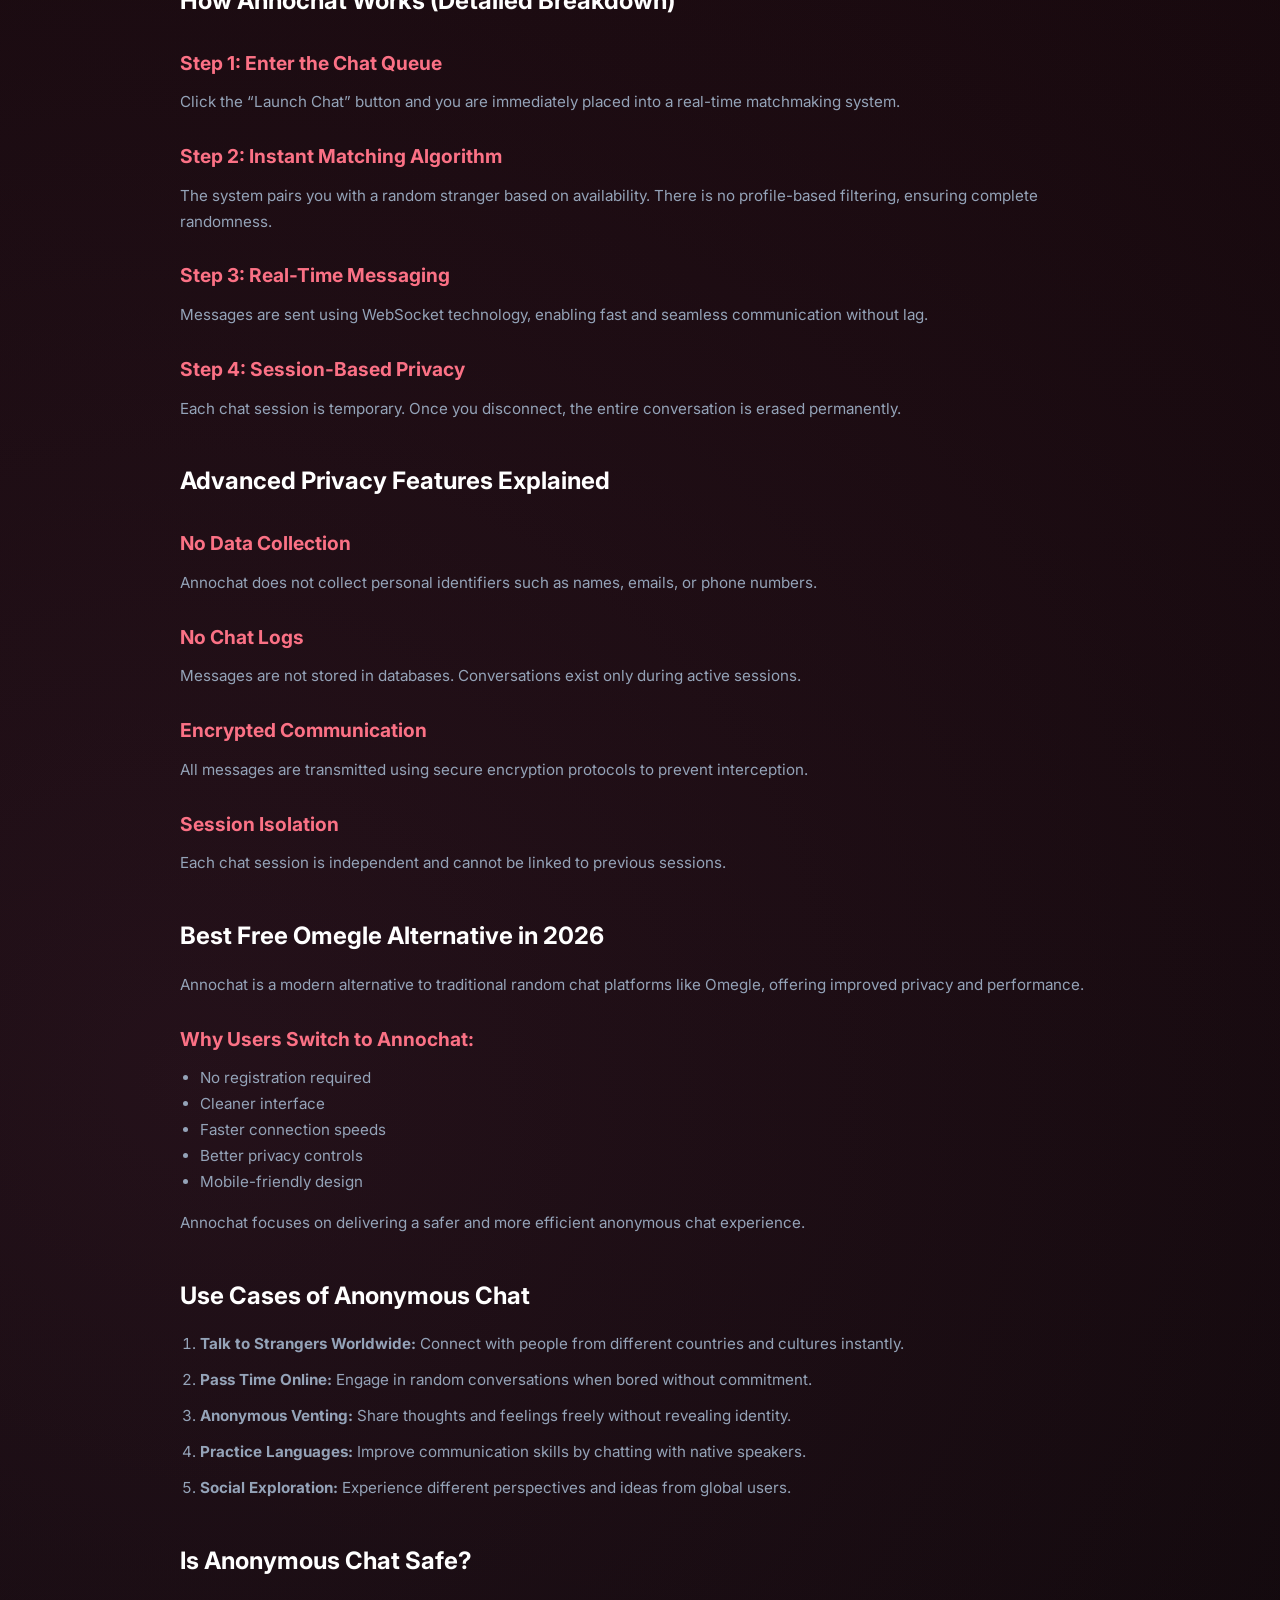
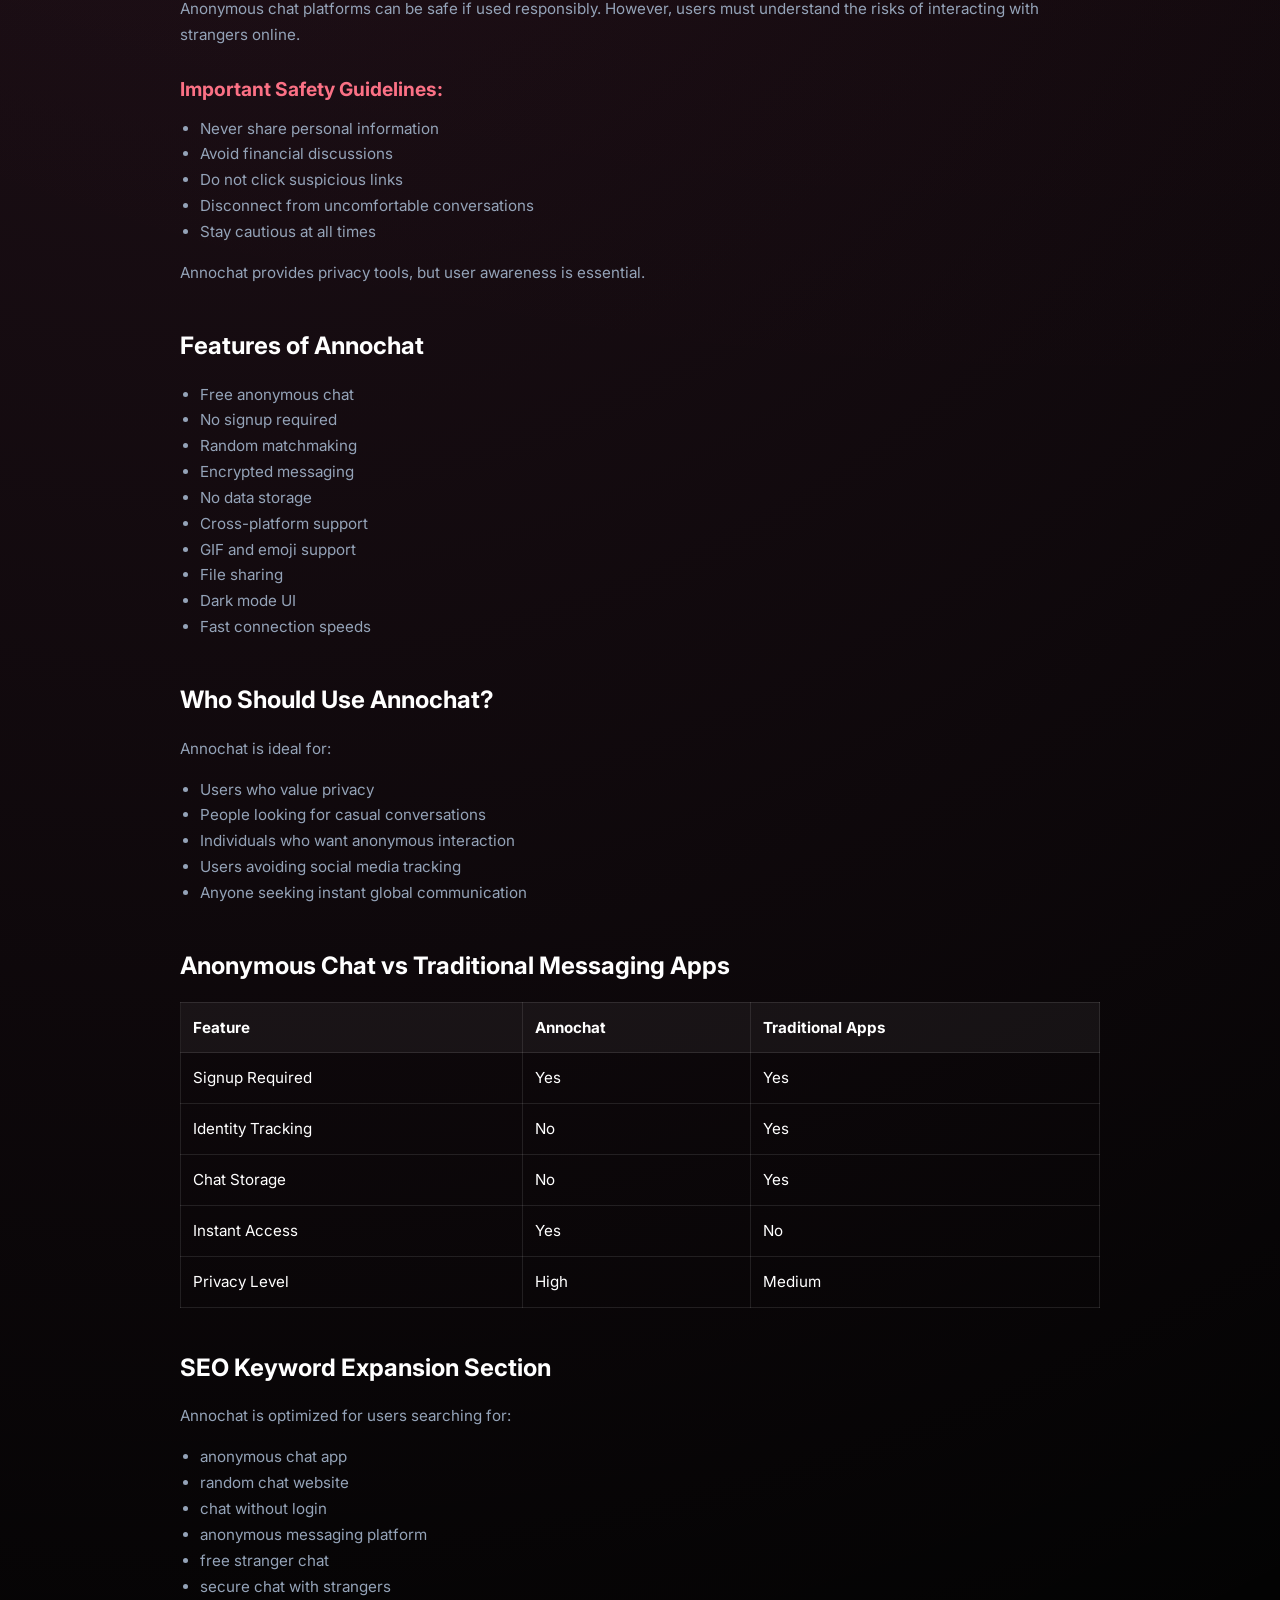
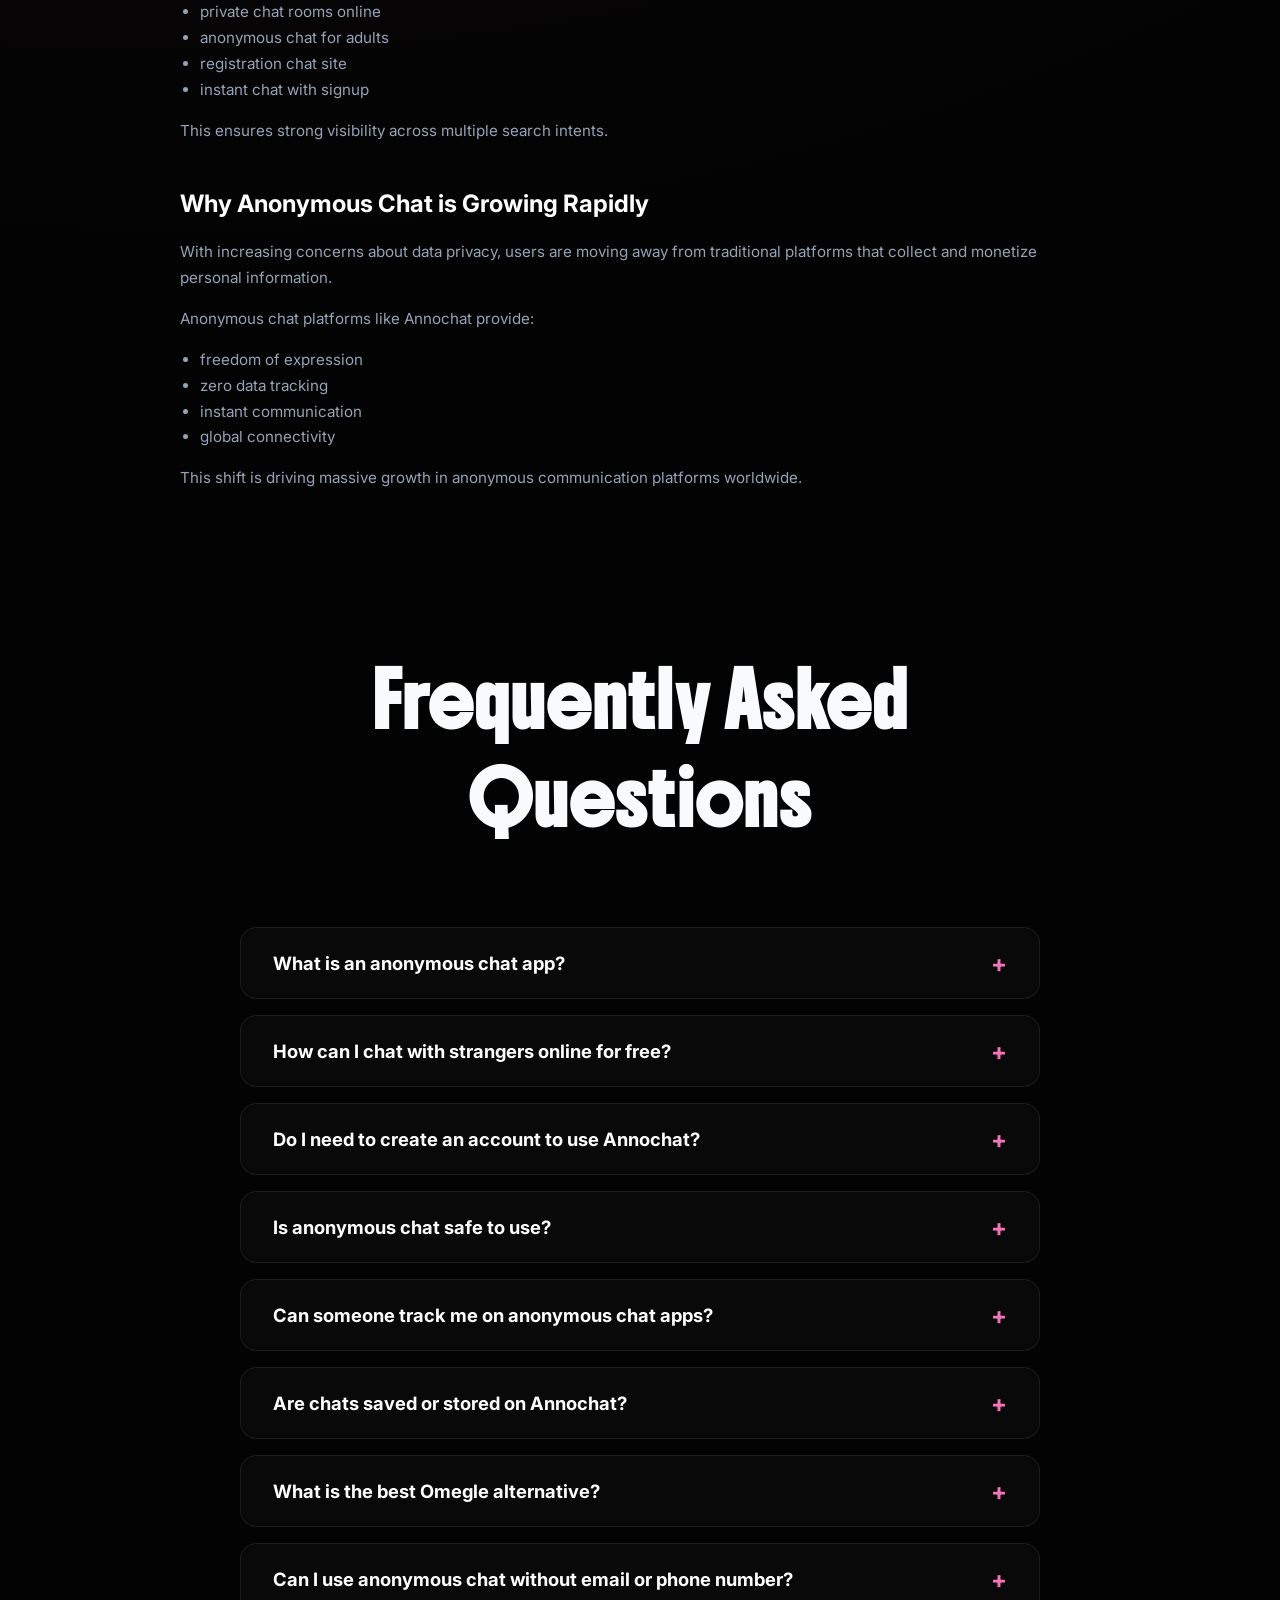
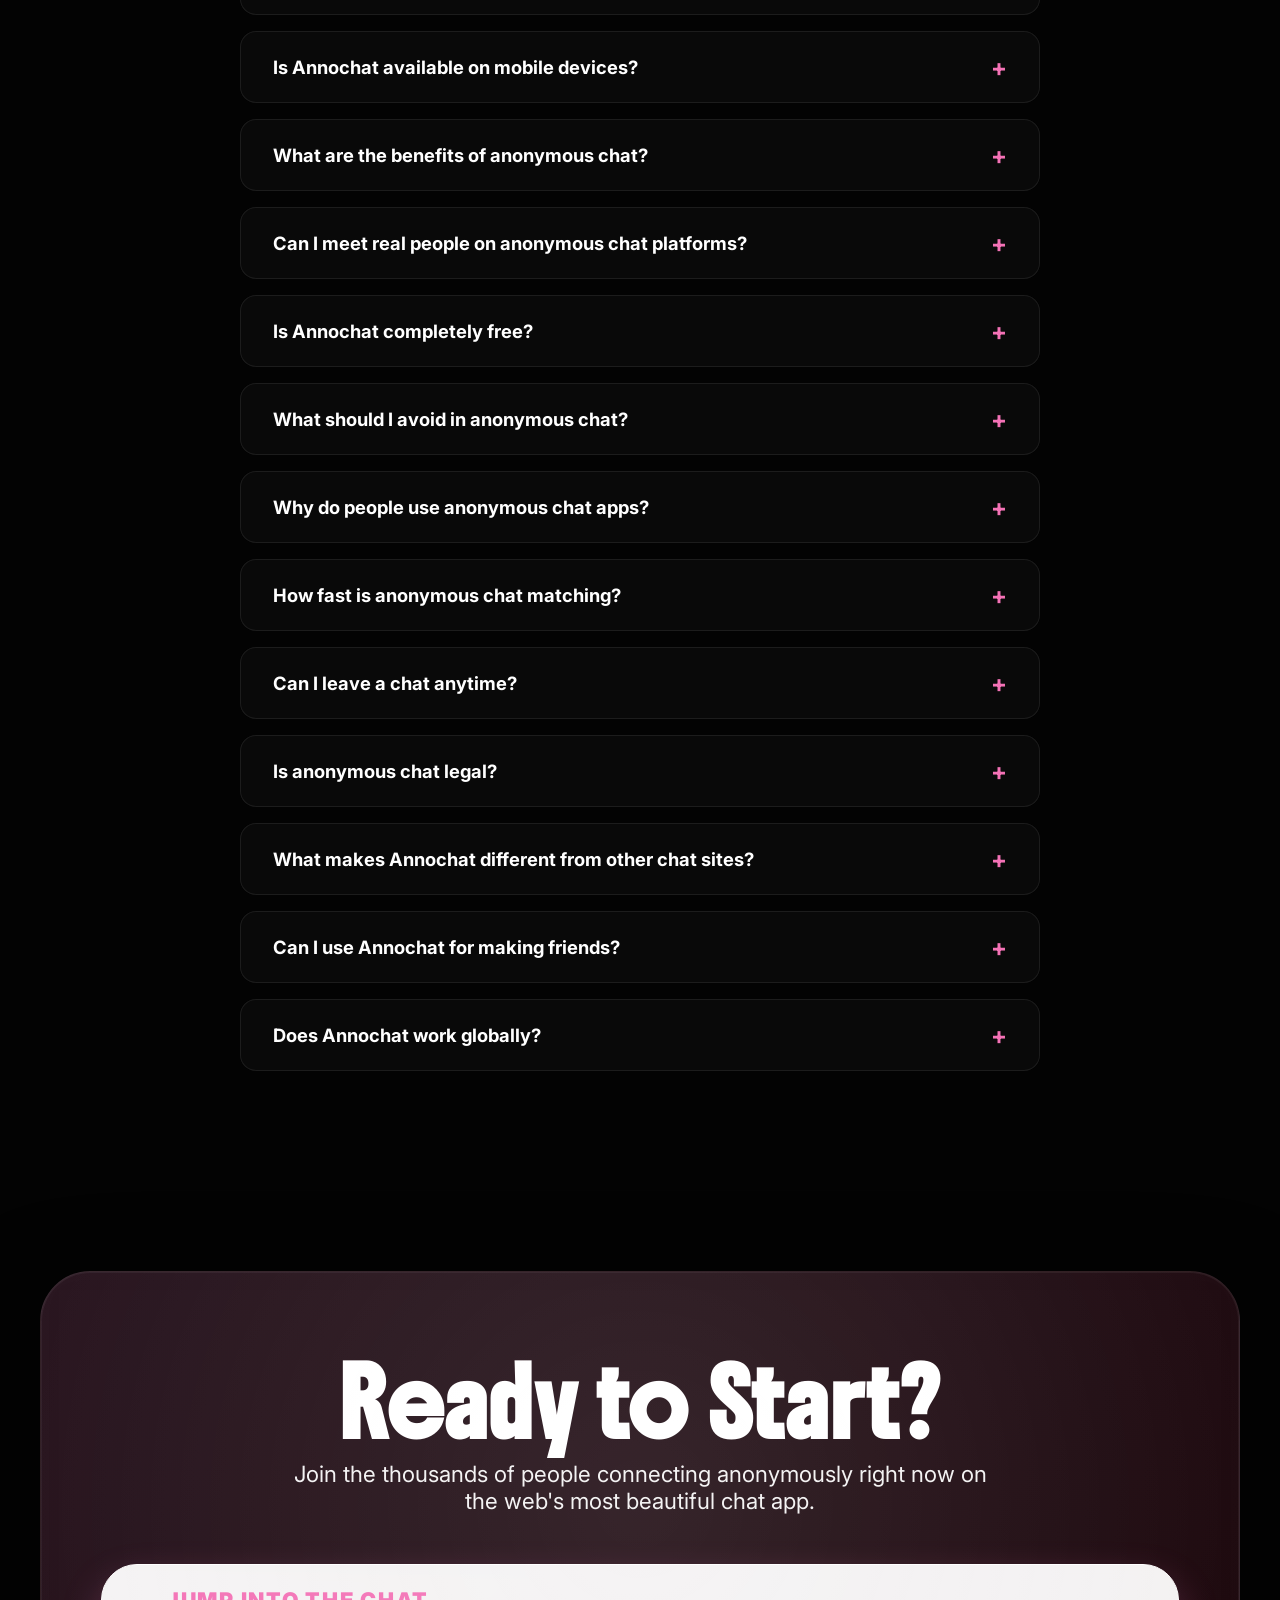
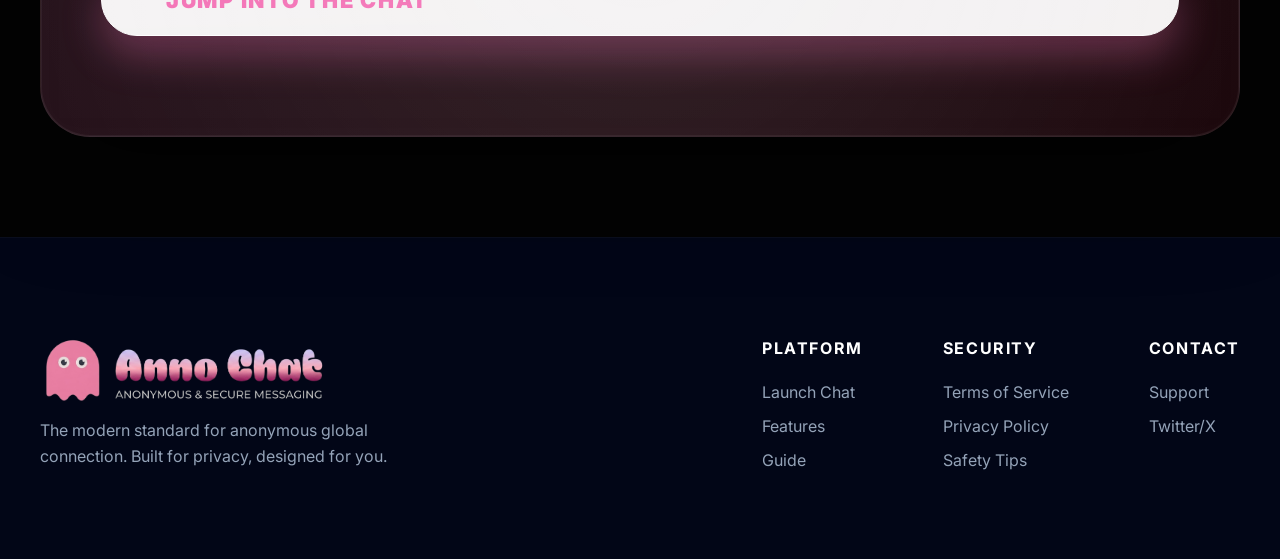
==== commit 78cd8bd2: "login fix" ====
--- a/frontend/index.html
+++ b/frontend/index.html
@@ -7,17 +7,20 @@
     <!-- SEO Master Tags -->
     <meta name="google-adsense-account" content="ca-pub-7545482351483032">
     <title>Annochat | Free Anonymous Chat & Omegle Alternative</title>
-    <meta name="description" content="Connect instantly with strangers worldwide. Free anonymous web chat, Omegle alternative, and private text chat. Pure anonymity, premium UI, and zero logging.">
-    <meta name="keywords" content="omegle alternative, free anonymous web chat, talk to strangers online, text chat with strangers, secure anon chat, random chat app, discord style chat, free stranger chat, private messaging">
+    <meta name="description"
+        content="Connect instantly with strangers worldwide. Free anonymous web chat, Omegle alternative, and private text chat. Pure anonymity, premium UI, and zero logging.">
+    <meta name="keywords"
+        content="omegle alternative, free anonymous web chat, talk to strangers online, text chat with strangers, secure anon chat, random chat app, discord style chat, free stranger chat, private messaging">
     <link rel="canonical" href="https://annochat.com/">
-    
+
     <!-- Open Graph (Facebook/Discord/LinkedIn) -->
     <meta property="og:type" content="website">
     <meta property="og:url" content="https://annochat.com/">
     <meta property="og:title" content="Annochat | Free Anonymous Chat & Omegle Alternative">
-    <meta property="og:description" content="Connect instantly with strangers worldwide. Free anonymous web chat, Omegle alternative. Pure anonymity and zero logging.">
+    <meta property="og:description"
+        content="Connect instantly with strangers worldwide. Free anonymous web chat, Omegle alternative. Pure anonymity and zero logging.">
     <meta property="og:image" content="https://annochat.com/assets/1%20(3).png">
-    
+
     <!-- Twitter Card -->
     <meta name="twitter:card" content="summary_large_image">
     <meta name="twitter:url" content="https://annochat.com/">
@@ -73,7 +76,9 @@
     <link rel="stylesheet" href="style.css">
     <link rel="preconnect" href="https://fonts.googleapis.com">
     <link rel="preconnect" href="https://fonts.gstatic.com" crossorigin>
-    <link href="https://fonts.googleapis.com/css2?family=Bitcount+Grid+Double:wght@100..900&family=Boldonse&family=Inter:wght@400;500;600;700;800;900&family=Roboto:ital,wght@0,100..900;1,100..900&display=swap" rel="stylesheet">
+    <link
+        href="https://fonts.googleapis.com/css2?family=Bitcount+Grid+Double:wght@100..900&family=Boldonse&family=Inter:wght@400;500;600;700;800;900&family=Roboto:ital,wght@0,100..900;1,100..900&display=swap"
+        rel="stylesheet">
     <link rel="stylesheet" href="https://cdnjs.cloudflare.com/ajax/libs/font-awesome/6.4.0/css/all.min.css">
 </head>
 
@@ -99,10 +104,13 @@
             <div class="hero-content">
                 <div class="hero-badge" style="display:flex; align-items:center; gap:8px;">
                     <span>✨ Redefining Connection</span>
-                    <span style="background:rgba(244,63,94,0.2); color:#fb7185; padding:2px 8px; border-radius:4px; font-weight:700; font-size:0.7rem; border:1px solid rgba(244,63,94,0.3);">18+ ONLY</span>
+                    <span
+                        style="background:rgba(244,63,94,0.2); color:#fb7185; padding:2px 8px; border-radius:4px; font-weight:700; font-size:0.7rem; border:1px solid rgba(244,63,94,0.3);">18+
+                        ONLY</span>
                 </div>
                 <h1>Connect Anonymously. <br><span class="gradient-text">Chat Instantly.</span></h1>
-                <p>Experience the world's most beautiful, secure, and purely anonymous chat platform. No accounts. No tracking. Just pure conversation with people worldwide.</p>
+                <p>Experience the world's most beautiful, secure, and purely anonymous chat platform. No accounts. No
+                    tracking. Just pure conversation with people worldwide.</p>
                 <div class="hero-actions">
                     <a href="login.html" class="btn-primary">
                         <span>Get Started Free</span>
@@ -110,8 +118,11 @@
                     </a>
                     <a href="#how" class="btn-secondary">Learn More</a>
                 </div>
-                <div class="hero-legal-disclaimer" style="margin-top: 25px; font-size: 0.75rem; color: var(--text-muted); max-width: 500px; line-height: 1.4; border-left: 2px solid #fb7185; padding-left: 15px;">
-                    <strong>NOTICE:</strong> By clicking Get Started, you acknowledge that you are <strong>18+ years old</strong> and agree that Annochat and its owner are <strong>not liable</strong> for any scams, fraud, or harm caused by interactions with strangers on this platform. Use at your own risk.
+                <div class="hero-legal-disclaimer"
+                    style="margin-top: 25px; font-size: 0.75rem; color: var(--text-muted); max-width: 500px; line-height: 1.4; border-left: 2px solid #fb7185; padding-left: 15px;">
+                    <strong>NOTICE:</strong> By clicking Get Started, you acknowledge that you are <strong>18+ years
+                        old</strong> and agree that Annochat and its owner are <strong>not liable</strong> for any
+                    scams, fraud, or harm caused by interactions with strangers on this platform. Use at your own risk.
                 </div>
             </div>
             <div class="hero-visual">
@@ -212,7 +223,11 @@
             <div class="trust-content">
                 <div class="trust-text">
                     <h2>Your Privacy is Our <span class="gradient-text">Only Priority.</span></h2>
-                    <p>In an age of data tracking, Annochat stands alone. We believe that everyone deserves a space to talk freely without being watched by algorithms or companies. Our commitment to privacy is absolute, and we strictly enforce a <strong>18+ age requirement</strong> to maintain a safe environment. Please read our <a href="terms.html" style="color: var(--brand-experiment);">Terms of Service</a> for more details.</p>
+                    <p>In an age of data tracking, Annochat stands alone. We believe that everyone deserves a space to
+                        talk freely without being watched by algorithms or companies. Our commitment to privacy is
+                        absolute, and we strictly enforce a <strong>18+ age requirement</strong> to maintain a safe
+                        environment. Please read our <a href="terms.html" style="color: var(--brand-experiment);">Terms
+                            of Service</a> for more details.</p>
                     <div class="trust-features">
                         <div class="trust-feat-item"><i class="fa-solid fa-check"></i> No IP Tracking</div>
                         <div class="trust-feat-item"><i class="fa-solid fa-check"></i> Encrypted Transmissions</div>
@@ -225,49 +240,367 @@
             </div>
         </section>
 
+        <!-- Detailed SEO Content Section -->
+        <section class="seo-longform"
+            style="max-width: 1000px; margin: 60px auto; padding: 0 40px; color: var(--text-muted); font-size: 0.95rem; line-height: 1.7;">
+            <h1 style="color: white; font-size: 2rem; text-align: center; margin-bottom: 20px;">Free Anonymous Chat App
+                – No Login, Secure & Private | Annochat</h1>
+
+            <h2 style="color: white; font-size: 1.5rem; margin-top: 40px; margin-bottom: 15px;">Chat with Strangers
+                Instantly Without Registration</h2>
+            <p style="margin-bottom: 15px;">Annochat is a free anonymous chat app that allows you to chat with strangers
+                online instantly without creating an account. No email, no phone number, and no personal information is
+                required. Simply launch the chat and get connected in seconds.</p>
+            <p style="margin-bottom: 15px;">If you are looking for a private chat platform, a random chat site, or a
+                secure Omegle alternative, Annochat provides a fast, anonymous, and user-friendly experience accessible
+                from any device.</p>
+
+            <h2 style="color: white; font-size: 1.5rem; margin-top: 40px; margin-bottom: 15px;">What Makes Annochat
+                Different?</h2>
+            <p style="margin-bottom: 15px;">Most chat platforms today require sign-ups, track your activity, and store
+                your data. Annochat removes all of that.</p>
+            <p style="margin-bottom: 15px;">Annochat is built with a strict privacy-first approach:</p>
+            <ul style="list-style-type: disc; margin-left: 20px; margin-bottom: 15px;">
+                <li>No account creation</li>
+                <li>No personal data collection</li>
+                <li>No chat history storage</li>
+                <li>No tracking behavior</li>
+            </ul>
+            <p style="margin-bottom: 15px;">This makes it one of the most secure anonymous chat platforms available
+                online.</p>
+
+            <h2 style="color: white; font-size: 1.5rem; margin-top: 40px; margin-bottom: 15px;">Anonymous Chat Without
+                Login or Signup</h2>
+            <p style="margin-bottom: 15px;">Annochat eliminates the traditional barriers of online communication. You do
+                not need to:</p>
+            <ul style="list-style-type: disc; margin-left: 20px; margin-bottom: 15px;">
+                <li>Create an account</li>
+                <li>Verify your email</li>
+                <li>Enter your phone number</li>
+                <li>Share any identity</li>
+            </ul>
+            <p style="margin-bottom: 15px;">This allows users to enjoy instant anonymous messaging without delays or
+                privacy concerns.</p>
+
+            <h2 style="color: white; font-size: 1.5rem; margin-top: 40px; margin-bottom: 15px;">How Annochat Works
+                (Detailed Breakdown)</h2>
+            <h3 style="color: #fb7185; font-size: 1.2rem; margin-top: 25px; margin-bottom: 10px;">Step 1: Enter the Chat
+                Queue</h3>
+            <p style="margin-bottom: 15px;">Click the “Launch Chat” button and you are immediately placed into a
+                real-time matchmaking system.</p>
+            <h3 style="color: #fb7185; font-size: 1.2rem; margin-top: 25px; margin-bottom: 10px;">Step 2: Instant
+                Matching Algorithm</h3>
+            <p style="margin-bottom: 15px;">The system pairs you with a random stranger based on availability. There is
+                no profile-based filtering, ensuring complete randomness.</p>
+            <h3 style="color: #fb7185; font-size: 1.2rem; margin-top: 25px; margin-bottom: 10px;">Step 3: Real-Time
+                Messaging</h3>
+            <p style="margin-bottom: 15px;">Messages are sent using WebSocket technology, enabling fast and seamless
+                communication without lag.</p>
+            <h3 style="color: #fb7185; font-size: 1.2rem; margin-top: 25px; margin-bottom: 10px;">Step 4: Session-Based
+                Privacy</h3>
+            <p style="margin-bottom: 15px;">Each chat session is temporary. Once you disconnect, the entire conversation
+                is erased permanently.</p>
+
+            <h2 style="color: white; font-size: 1.5rem; margin-top: 40px; margin-bottom: 15px;">Advanced Privacy
+                Features Explained</h2>
+            <h3 style="color: #fb7185; font-size: 1.2rem; margin-top: 25px; margin-bottom: 10px;">No Data Collection
+            </h3>
+            <p style="margin-bottom: 15px;">Annochat does not collect personal identifiers such as names, emails, or
+                phone numbers.</p>
+            <h3 style="color: #fb7185; font-size: 1.2rem; margin-top: 25px; margin-bottom: 10px;">No Chat Logs</h3>
+            <p style="margin-bottom: 15px;">Messages are not stored in databases. Conversations exist only during active
+                sessions.</p>
+            <h3 style="color: #fb7185; font-size: 1.2rem; margin-top: 25px; margin-bottom: 10px;">Encrypted
+                Communication</h3>
+            <p style="margin-bottom: 15px;">All messages are transmitted using secure encryption protocols to prevent
+                interception.</p>
+            <h3 style="color: #fb7185; font-size: 1.2rem; margin-top: 25px; margin-bottom: 10px;">Session Isolation</h3>
+            <p style="margin-bottom: 15px;">Each chat session is independent and cannot be linked to previous sessions.
+            </p>
+
+            <h2 style="color: white; font-size: 1.5rem; margin-top: 40px; margin-bottom: 15px;">Best Free Omegle
+                Alternative in 2026</h2>
+            <p style="margin-bottom: 15px;">Annochat is a modern alternative to traditional random chat platforms like
+                Omegle, offering improved privacy and performance.</p>
+            <h3 style="color: #fb7185; font-size: 1.2rem; margin-top: 25px; margin-bottom: 10px;">Why Users Switch to
+                Annochat:</h3>
+            <ul style="list-style-type: disc; margin-left: 20px; margin-bottom: 15px;">
+                <li>No registration required</li>
+                <li>Cleaner interface</li>
+                <li>Faster connection speeds</li>
+                <li>Better privacy controls</li>
+                <li>Mobile-friendly design</li>
+            </ul>
+            <p style="margin-bottom: 15px;">Annochat focuses on delivering a safer and more efficient anonymous chat
+                experience.</p>
+
+            <h2 style="color: white; font-size: 1.5rem; margin-top: 40px; margin-bottom: 15px;">Use Cases of Anonymous
+                Chat</h2>
+            <ol style="list-style-type: decimal; margin-left: 20px; margin-bottom: 15px;">
+                <li style="margin-bottom: 10px;"><strong>Talk to Strangers Worldwide:</strong> Connect with people from
+                    different countries and cultures instantly.</li>
+                <li style="margin-bottom: 10px;"><strong>Pass Time Online:</strong> Engage in random conversations when
+                    bored without commitment.</li>
+                <li style="margin-bottom: 10px;"><strong>Anonymous Venting:</strong> Share thoughts and feelings freely
+                    without revealing identity.</li>
+                <li style="margin-bottom: 10px;"><strong>Practice Languages:</strong> Improve communication skills by
+                    chatting with native speakers.</li>
+                <li style="margin-bottom: 10px;"><strong>Social Exploration:</strong> Experience different perspectives
+                    and ideas from global users.</li>
+            </ol>
+
+            <h2 style="color: white; font-size: 1.5rem; margin-top: 40px; margin-bottom: 15px;">Is Anonymous Chat Safe?
+            </h2>
+            <p style="margin-bottom: 15px;">Anonymous chat platforms can be safe if used responsibly. However, users
+                must understand the risks of interacting with strangers online.</p>
+            <h3 style="color: #fb7185; font-size: 1.2rem; margin-top: 25px; margin-bottom: 10px;">Important Safety
+                Guidelines:</h3>
+            <ul style="list-style-type: disc; margin-left: 20px; margin-bottom: 15px;">
+                <li>Never share personal information</li>
+                <li>Avoid financial discussions</li>
+                <li>Do not click suspicious links</li>
+                <li>Disconnect from uncomfortable conversations</li>
+                <li>Stay cautious at all times</li>
+            </ul>
+            <p style="margin-bottom: 15px;">Annochat provides privacy tools, but user awareness is essential.</p>
+
+            <h2 style="color: white; font-size: 1.5rem; margin-top: 40px; margin-bottom: 15px;">Features of Annochat
+            </h2>
+            <ul style="list-style-type: disc; margin-left: 20px; margin-bottom: 15px;">
+                <li>Free anonymous chat</li>
+                <li>No signup required</li>
+                <li>Random matchmaking</li>
+                <li>Encrypted messaging</li>
+                <li>No data storage</li>
+                <li>Cross-platform support</li>
+                <li>GIF and emoji support</li>
+                <li>File sharing</li>
+                <li>Dark mode UI</li>
+                <li>Fast connection speeds</li>
+            </ul>
+
+            <h2 style="color: white; font-size: 1.5rem; margin-top: 40px; margin-bottom: 15px;">Who Should Use Annochat?
+            </h2>
+            <p style="margin-bottom: 15px;">Annochat is ideal for:</p>
+            <ul style="list-style-type: disc; margin-left: 20px; margin-bottom: 15px;">
+                <li>Users who value privacy</li>
+                <li>People looking for casual conversations</li>
+                <li>Individuals who want anonymous interaction</li>
+                <li>Users avoiding social media tracking</li>
+                <li>Anyone seeking instant global communication</li>
+            </ul>
+
+            <h2 style="color: white; font-size: 1.5rem; margin-top: 40px; margin-bottom: 15px;">Anonymous Chat vs
+                Traditional Messaging Apps</h2>
+            <div style="overflow-x: auto; margin-bottom: 15px;">
+                <table style="width: 100%; border-collapse: collapse; text-align: left; color: white;">
+                    <thead style="background: rgba(255,255,255,0.05);">
+                        <tr>
+                            <th style="padding: 12px; border: 1px solid rgba(255,255,255,0.1);">Feature</th>
+                            <th style="padding: 12px; border: 1px solid rgba(255,255,255,0.1);">Annochat</th>
+                            <th style="padding: 12px; border: 1px solid rgba(255,255,255,0.1);">Traditional Apps</th>
+                        </tr>
+                    </thead>
+                    <tbody>
+                        <tr>
+                            <td style="padding: 12px; border: 1px solid rgba(255,255,255,0.1);">Signup Required</td>
+                            <td style="padding: 12px; border: 1px solid rgba(255,255,255,0.1);">Yes</td>
+                            <td style="padding: 12px; border: 1px solid rgba(255,255,255,0.1);">Yes</td>
+                        </tr>
+                        <tr>
+                            <td style="padding: 12px; border: 1px solid rgba(255,255,255,0.1);">Identity Tracking</td>
+                            <td style="padding: 12px; border: 1px solid rgba(255,255,255,0.1);">No</td>
+                            <td style="padding: 12px; border: 1px solid rgba(255,255,255,0.1);">Yes</td>
+                        </tr>
+                        <tr>
+                            <td style="padding: 12px; border: 1px solid rgba(255,255,255,0.1);">Chat Storage</td>
+                            <td style="padding: 12px; border: 1px solid rgba(255,255,255,0.1);">No</td>
+                            <td style="padding: 12px; border: 1px solid rgba(255,255,255,0.1);">Yes</td>
+                        </tr>
+                        <tr>
+                            <td style="padding: 12px; border: 1px solid rgba(255,255,255,0.1);">Instant Access</td>
+                            <td style="padding: 12px; border: 1px solid rgba(255,255,255,0.1);">Yes</td>
+                            <td style="padding: 12px; border: 1px solid rgba(255,255,255,0.1);">No</td>
+                        </tr>
+                        <tr>
+                            <td style="padding: 12px; border: 1px solid rgba(255,255,255,0.1);">Privacy Level</td>
+                            <td style="padding: 12px; border: 1px solid rgba(255,255,255,0.1);">High</td>
+                            <td style="padding: 12px; border: 1px solid rgba(255,255,255,0.1);">Medium</td>
+                        </tr>
+                    </tbody>
+                </table>
+            </div>
+
+            <h2 style="color: white; font-size: 1.5rem; margin-top: 40px; margin-bottom: 15px;">SEO Keyword Expansion
+                Section</h2>
+            <p style="margin-bottom: 15px;">Annochat is optimized for users searching for:</p>
+            <ul style="list-style-type: disc; margin-left: 20px; margin-bottom: 15px;">
+                <li>anonymous chat app</li>
+                <li>random chat website</li>
+                <li>chat without login</li>
+                <li>anonymous messaging platform</li>
+                <li>free stranger chat</li>
+                <li>secure chat with strangers</li>
+                <li>private chat rooms online</li>
+                <li>anonymous chat for adults</li>
+                <li>registration chat site</li>
+                <li>instant chat with signup</li>
+            </ul>
+            <p style="margin-bottom: 15px;">This ensures strong visibility across multiple search intents.</p>
+
+            <h2 style="color: white; font-size: 1.5rem; margin-top: 40px; margin-bottom: 15px;">Why Anonymous Chat is
+                Growing Rapidly</h2>
+            <p style="margin-bottom: 15px;">With increasing concerns about data privacy, users are moving away from
+                traditional platforms that collect and monetize personal information.</p>
+            <p style="margin-bottom: 15px;">Anonymous chat platforms like Annochat provide:</p>
+            <ul style="list-style-type: disc; margin-left: 20px; margin-bottom: 15px;">
+                <li>freedom of expression</li>
+                <li>zero data tracking</li>
+                <li>instant communication</li>
+                <li>global connectivity</li>
+            </ul>
+            <p style="margin-bottom: 15px;">This shift is driving massive growth in anonymous communication platforms
+                worldwide.</p>
+
+        </section>
+
         <!-- FAQ Section for SEO -->
-        <section id="faq" class="faq-section">
+        <section id="faq" class="faq-section" style="margin-top: 0;">
             <div class="section-header">
                 <h2>Frequently Asked Questions</h2>
-                <p>Everything you need to know about the premier free anonymous chat.</p>
             </div>
             <div class="faq-container">
                 <details class="faq-item">
-                <details class="faq-item">
-                    <summary>Is Annochat really free and anonymous?</summary>
-                    <p>Yes. Annochat is a 100% free anonymous web chat. We do not require any registration, personal information, or sign-ups for our guest chat, and your IP address is never exposed to other users. Absolute privacy is our core principle.</p>
-                </details>
-                <details class="faq-item">
-                    <summary>Are my chats logged or recorded?</summary>
-                    <p>No. We operate with a strict zero-logging policy. Once you hit 'Skip' or disconnect, the conversation data is permanently wiped from our secure servers. It is the ultimate private random chat room experience.</p>
-                </details>
-                <details class="faq-item">
-                    <summary>What makes this the best Omegle alternative?</summary>
-                    <p>Annochat combines the instant connection of classic stranger chat apps with a premium, modern, Discord-inspired interface. Enjoy custom backgrounds, personalized themes, zero lag, and no ads—all without the bot problems found elsewhere.</p>
-                </details>
-                <details class="faq-item">
-                    <summary>Is there an app for my iPhone or Android?</summary>
-                    <p>Absolutely. While you don't need to download anything to start, Annochat is built as a mobile-first random chat app. It functions flawlessly as an app-like experience directly in your mobile browser, making it the best mobile stranger chat alternative.</p>
-                </details>
-                <details class="faq-item">
-                    <summary>Is this a safe stranger chat?</summary>
-                    <p>Yes, we prioritize user safety. By offering a text-only anonymous chat environment, we eliminate the explicit risks often associated with random video chat platforms, providing a safer, cleaner environment to talk to strangers online.</p>
-                </details>
-            </div>
-        </section>
-
-        <!-- SEO Context Section -->
-        <section class="seo-context-area" style="max-width: 1000px; margin: 40px auto; padding: 0 40px; text-align: center; color: var(--text-muted); font-size: 0.85rem; line-height: 1.6;">
-            <h3>The Premier Platform to Talk to Strangers Online</h3>
-            <p>In the evolving landscape of online connection, finding a trustworthy <strong>Omegle alternative</strong> that guarantees genuine privacy has become difficult. Annochat steps in as the internet's foremost <strong>free anonymous web chat</strong>. Designed with a strict "no sign-up" philosophy, our lightweight web infrastructure allows you to instantly <strong>chat with strangers</strong> across the globe without relinquishing your data, email, or identity.</p>
-            <p style="margin-top: 15px;">Whether you're searching for a <strong>safe stranger chat</strong> to pass the time, looking for a <strong>random chat app</strong> that works perfectly on your iPhone or Android browser, or simply want to engage in a <strong>private random chat room</strong> away from corporate algorithms, Annochat provides a premium, zero-latency experience completely free of charge.</p>
-        </section>
+                    <summary>What is an anonymous chat app?</summary>
+                    <p>An anonymous chat app is a platform that allows users to communicate with strangers without
+                        revealing personal identity. Annochat is a free anonymous chat app that does not require login,
+                        email, or phone number, making it fully private.</p>
+                </details>
+                <details class="faq-item">
+                    <summary>How can I chat with strangers online for free?</summary>
+                    <p>You can chat with strangers online for free using platforms like Annochat. Simply launch the
+                        chat, get matched instantly, and start messaging without registration or signup.</p>
+                </details>
+                <details class="faq-item">
+                    <summary>Do I need to create an account to use Annochat?</summary>
+                    <p>No. Annochat is a no-login chat platform. You can start chatting instantly without creating an
+                        account or providing any personal information.</p>
+                </details>
+                <details class="faq-item">
+                    <summary>Is anonymous chat safe to use?</summary>
+                    <p>Anonymous chat can be safe if used responsibly. Avoid sharing personal information, do not click
+                        unknown links, and disconnect from suspicious users. Annochat is designed with privacy in mind,
+                        but user awareness is essential.</p>
+                </details>
+                <details class="faq-item">
+                    <summary>Can someone track me on anonymous chat apps?</summary>
+                    <p>Annochat is built to protect user privacy and does not require personal data. However, users
+                        should always avoid sharing sensitive information during conversations.</p>
+                </details>
+                <details class="faq-item">
+                    <summary>Are chats saved or stored on Annochat?</summary>
+                    <p>No. Annochat does not store chat messages. All conversations are temporary and are deleted once
+                        the session ends.</p>
+                </details>
+                <details class="faq-item">
+                    <summary>What is the best Omegle alternative?</summary>
+                    <p>Annochat is considered one of the best Omegle alternatives due to its privacy-first approach, no
+                        signup requirement, fast connections, and modern interface.</p>
+                </details>
+                <details class="faq-item">
+                    <summary>Can I use anonymous chat without email or phone number?</summary>
+                    <p>Yes. Annochat allows users to chat without email, phone number, or any registration, ensuring
+                        complete anonymity.</p>
+                </details>
+                <details class="faq-item">
+                    <summary>Is Annochat available on mobile devices?</summary>
+                    <p>Yes. Annochat works on all devices including Android, iPhone, tablets, and desktop browsers
+                        without needing an app download.</p>
+                </details>
+                <details class="faq-item">
+                    <summary>What are the benefits of anonymous chat?</summary>
+                    <p>Anonymous chat offers:</p>
+                    <ul
+                        style="list-style-type: disc; margin-left: 20px; margin-bottom: 15px; color: var(--text-muted); font-size: 0.95rem;">
+                        <li>privacy protection</li>
+                        <li>freedom of expression</li>
+                        <li>instant communication</li>
+                        <li>no social pressure</li>
+                        <li>global connectivity</li>
+                    </ul>
+                </details>
+                <details class="faq-item">
+                    <summary>Can I meet real people on anonymous chat platforms?</summary>
+                    <p>Yes. Anonymous chat platforms connect real users from around the world, allowing you to have
+                        genuine conversations instantly.</p>
+                </details>
+                <details class="faq-item">
+                    <summary>Is Annochat completely free?</summary>
+                    <p>Yes. Annochat is a free anonymous chat platform with no hidden fees or subscriptions.</p>
+                </details>
+                <details class="faq-item">
+                    <summary>What should I avoid in anonymous chat?</summary>
+                    <p>You should avoid:</p>
+                    <ul
+                        style="list-style-type: disc; margin-left: 20px; margin-bottom: 15px; color: var(--text-muted); font-size: 0.95rem;">
+                        <li>sharing personal details</li>
+                        <li>sending money</li>
+                        <li>clicking suspicious links</li>
+                        <li>trusting strangers too quickly</li>
+                    </ul>
+                </details>
+                <details class="faq-item">
+                    <summary>Why do people use anonymous chat apps?</summary>
+                    <p>People use anonymous chat apps to talk freely, meet new people, pass time, and communicate
+                        without revealing their identity.</p>
+                </details>
+                <details class="faq-item">
+                    <summary>How fast is anonymous chat matching?</summary>
+                    <p>Annochat uses real-time matchmaking technology, allowing users to connect with strangers
+                        instantly without waiting.</p>
+                </details>
+                <details class="faq-item">
+                    <summary>Can I leave a chat anytime?</summary>
+                    <p>Yes. You can disconnect from any chat at any time, and your session will be deleted immediately.
+                    </p>
+                </details>
+                <details class="faq-item">
+                    <summary>Is anonymous chat legal?</summary>
+                    <p>Yes, anonymous chat is legal in most countries, but users must follow local laws and avoid
+                        illegal activities.</p>
+                </details>
+                <details class="faq-item">
+                    <summary>What makes Annochat different from other chat sites?</summary>
+                    <p>Annochat stands out because it offers:</p>
+                    <ul
+                        style="list-style-type: disc; margin-left: 20px; margin-bottom: 15px; color: var(--text-muted); font-size: 0.95rem;">
+                        <li>need to signup</li>
+                        <li>no tracking</li>
+                        <li>no data storage</li>
+                        <li>instant chat access</li>
+                        <li>strong privacy focus</li>
+                    </ul>
+                </details>
+                <details class="faq-item">
+                    <summary>Can I use Annochat for making friends?</summary>
+                    <p>Yes. Many users use anonymous chat to meet new people and build casual connections worldwide.</p>
+                </details>
+                <details class="faq-item">
+                    <summary>Does Annochat work globally?</summary>
+                    <p>Yes. Annochat connects users from over 180+ countries, enabling global conversations in real
+                        time.</p>
+                </details>
+            </div>
+        </section>
+
+
 
         <!-- Final CTA -->
         <section class="final-cta">
             <div class="cta-card">
                 <h2>Ready to Start?</h2>
-                <p>Join the thousands of people connecting anonymously right now on the web's most beautiful chat app.</p>
+                <p>Join the thousands of people connecting anonymously right now on the web's most beautiful chat app.
+                </p>
                 <a href="login.html" class="btn-primary large">Jump into the Chat</a>
             </div>
         </section>
@@ -279,7 +612,8 @@
                 <div class="footer-logo">
                     <img src="icon/loog.png" alt="Annochat Logo" class="brand-icon">
                 </div>
-                <p class="footer-desc">The modern standard for anonymous global connection. Built for privacy, designed for you.</p>
+                <p class="footer-desc">The modern standard for anonymous global connection. Built for privacy, designed
+                    for you.</p>
             </div>
             <div class="footer-nav">
                 <div class="footer-col">
@@ -307,10 +641,7 @@
                 </div>
             </div>
         </div>
-        <div class="footer-bottom">
-            <p>© 2026 Annochat. All rights reserved.</p>
-            <p>Built with ❤️ for the community.</p>
-        </div>
+
     </footer>
 
     <script>
@@ -326,4 +657,4 @@
     </script>
 </body>
 
-</html>
+</html>
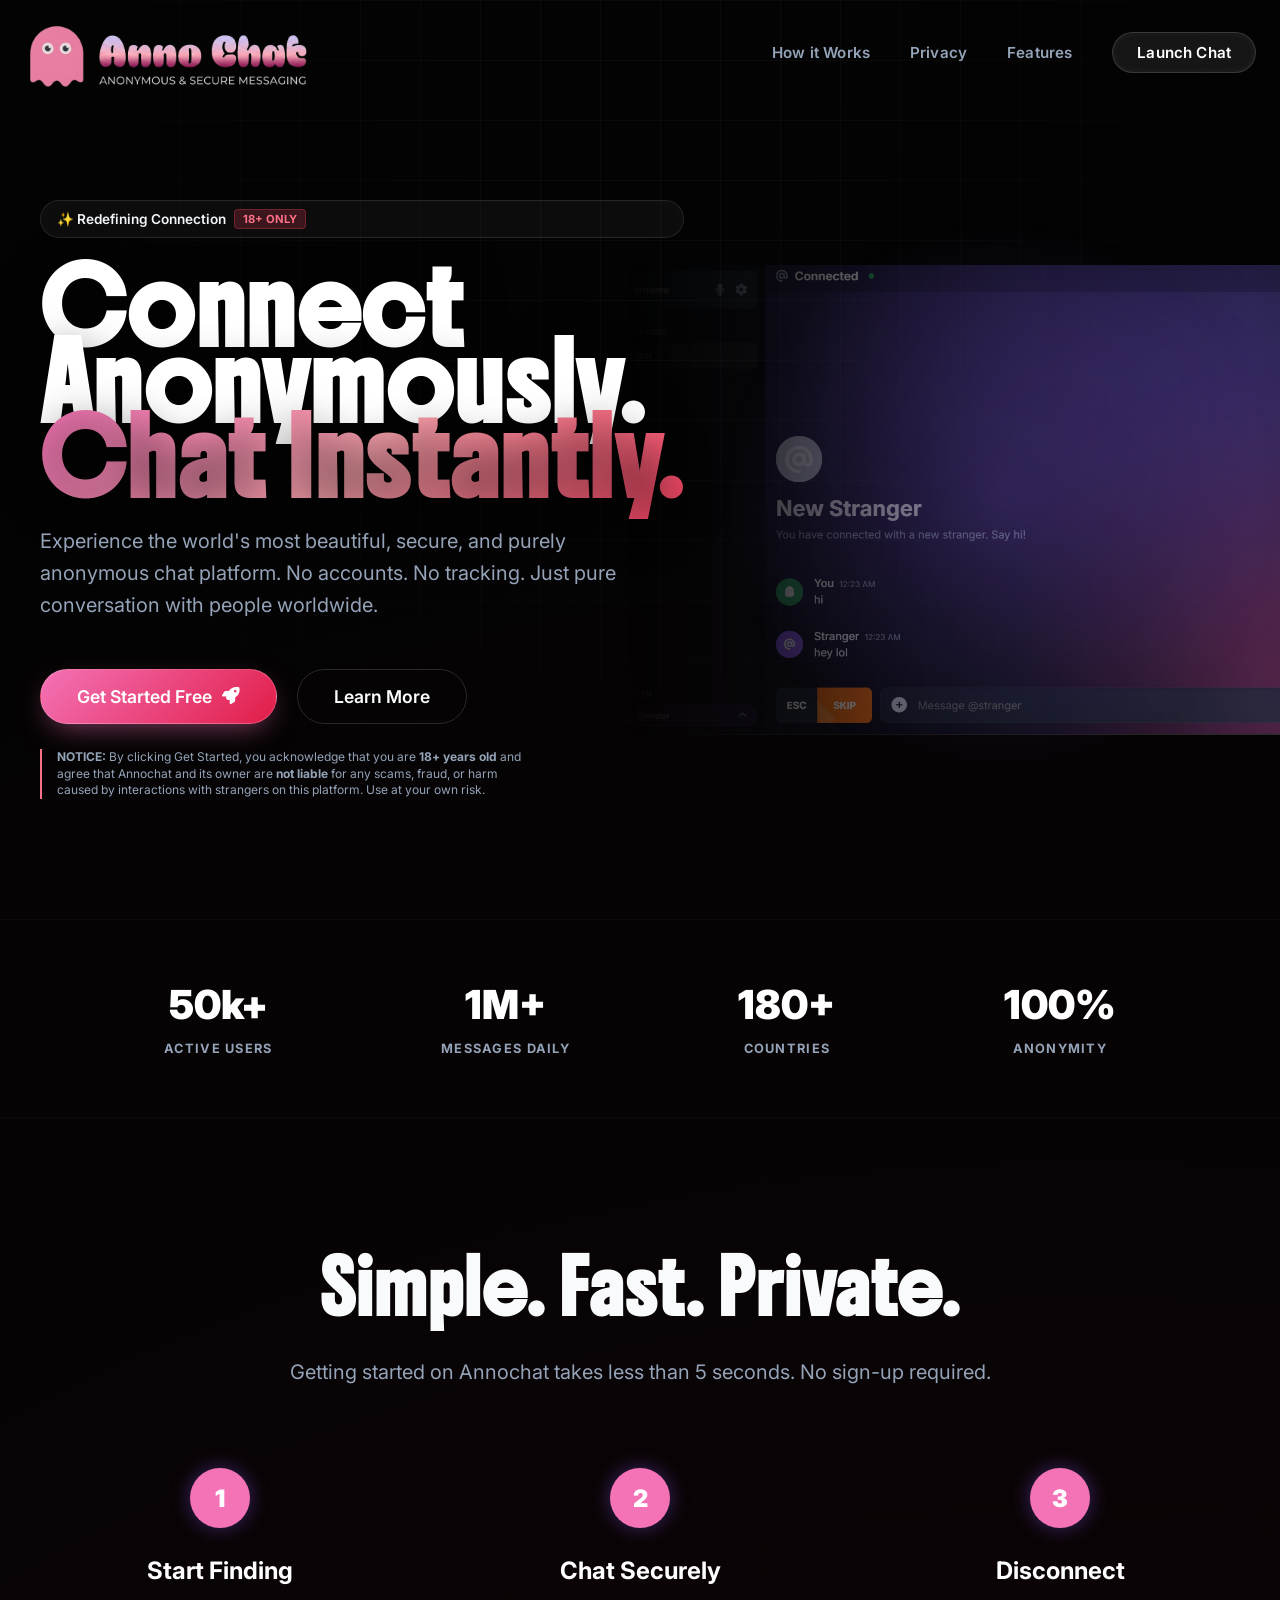
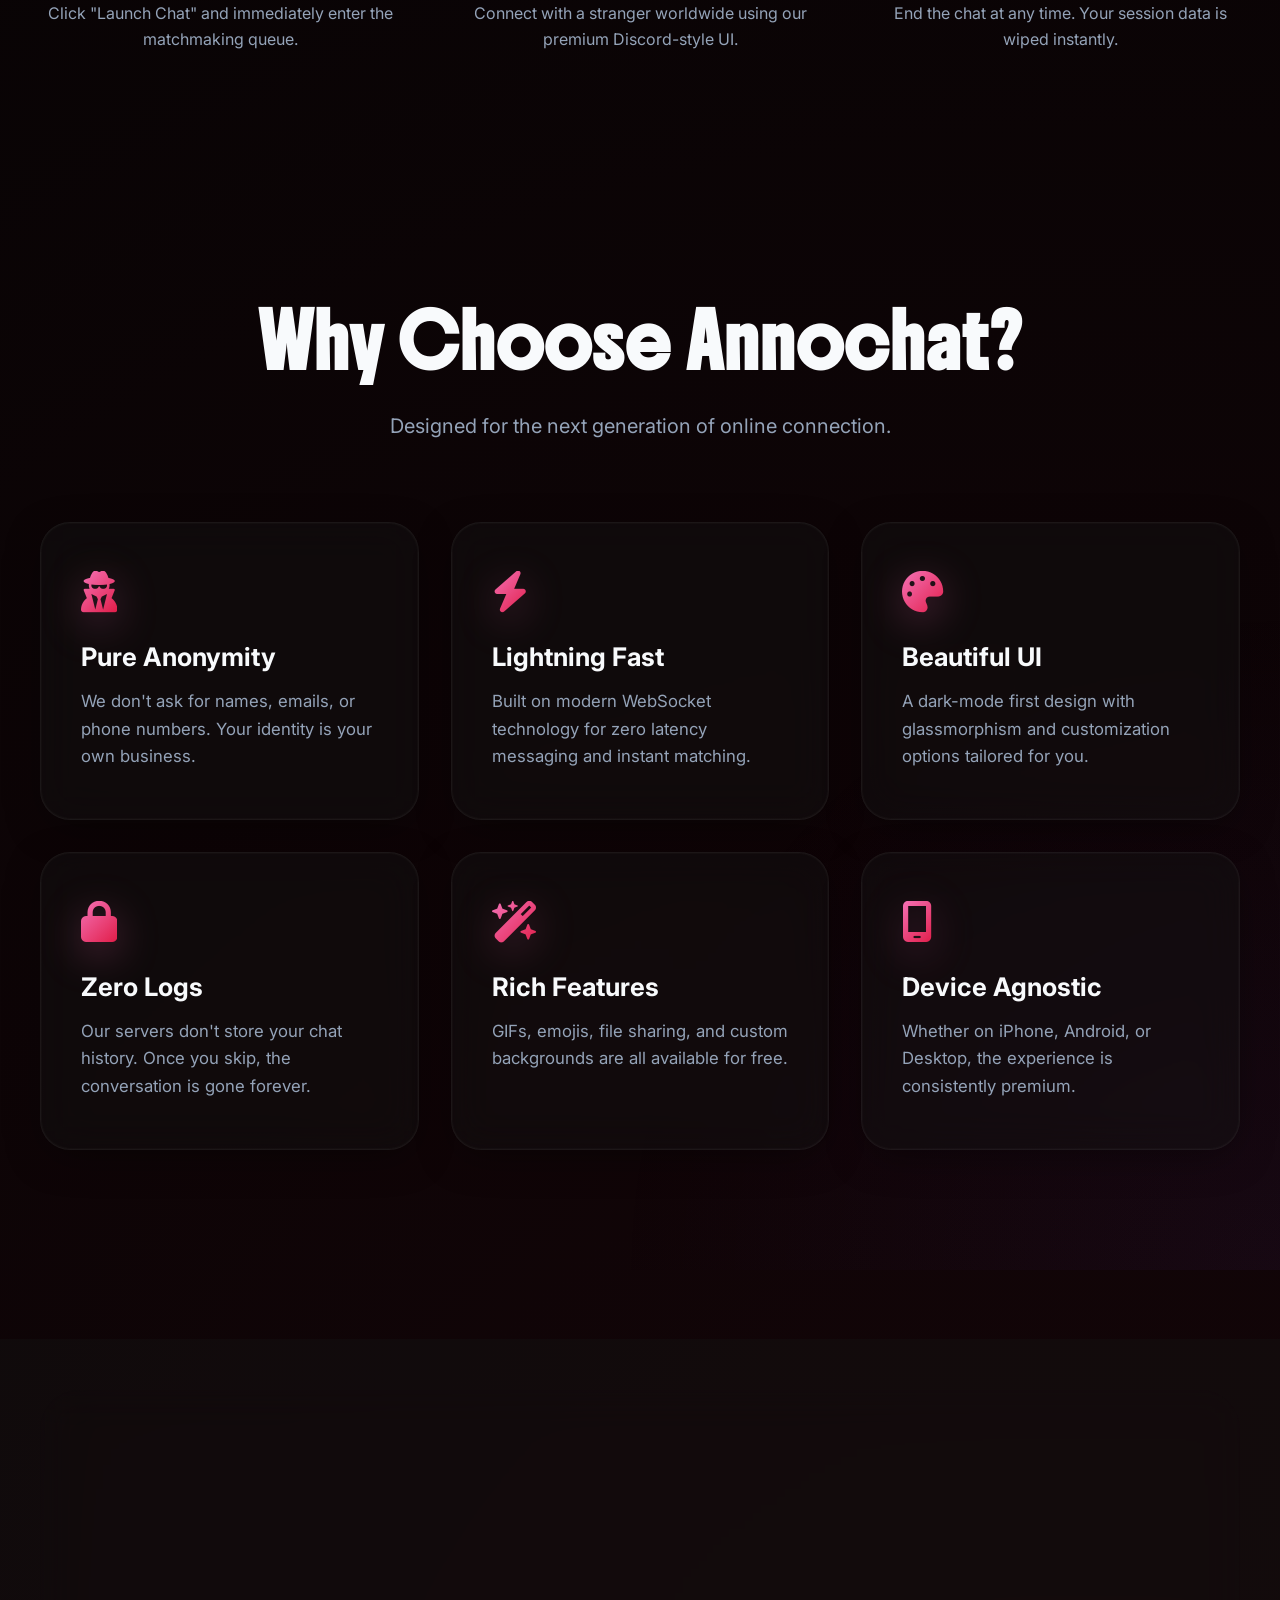
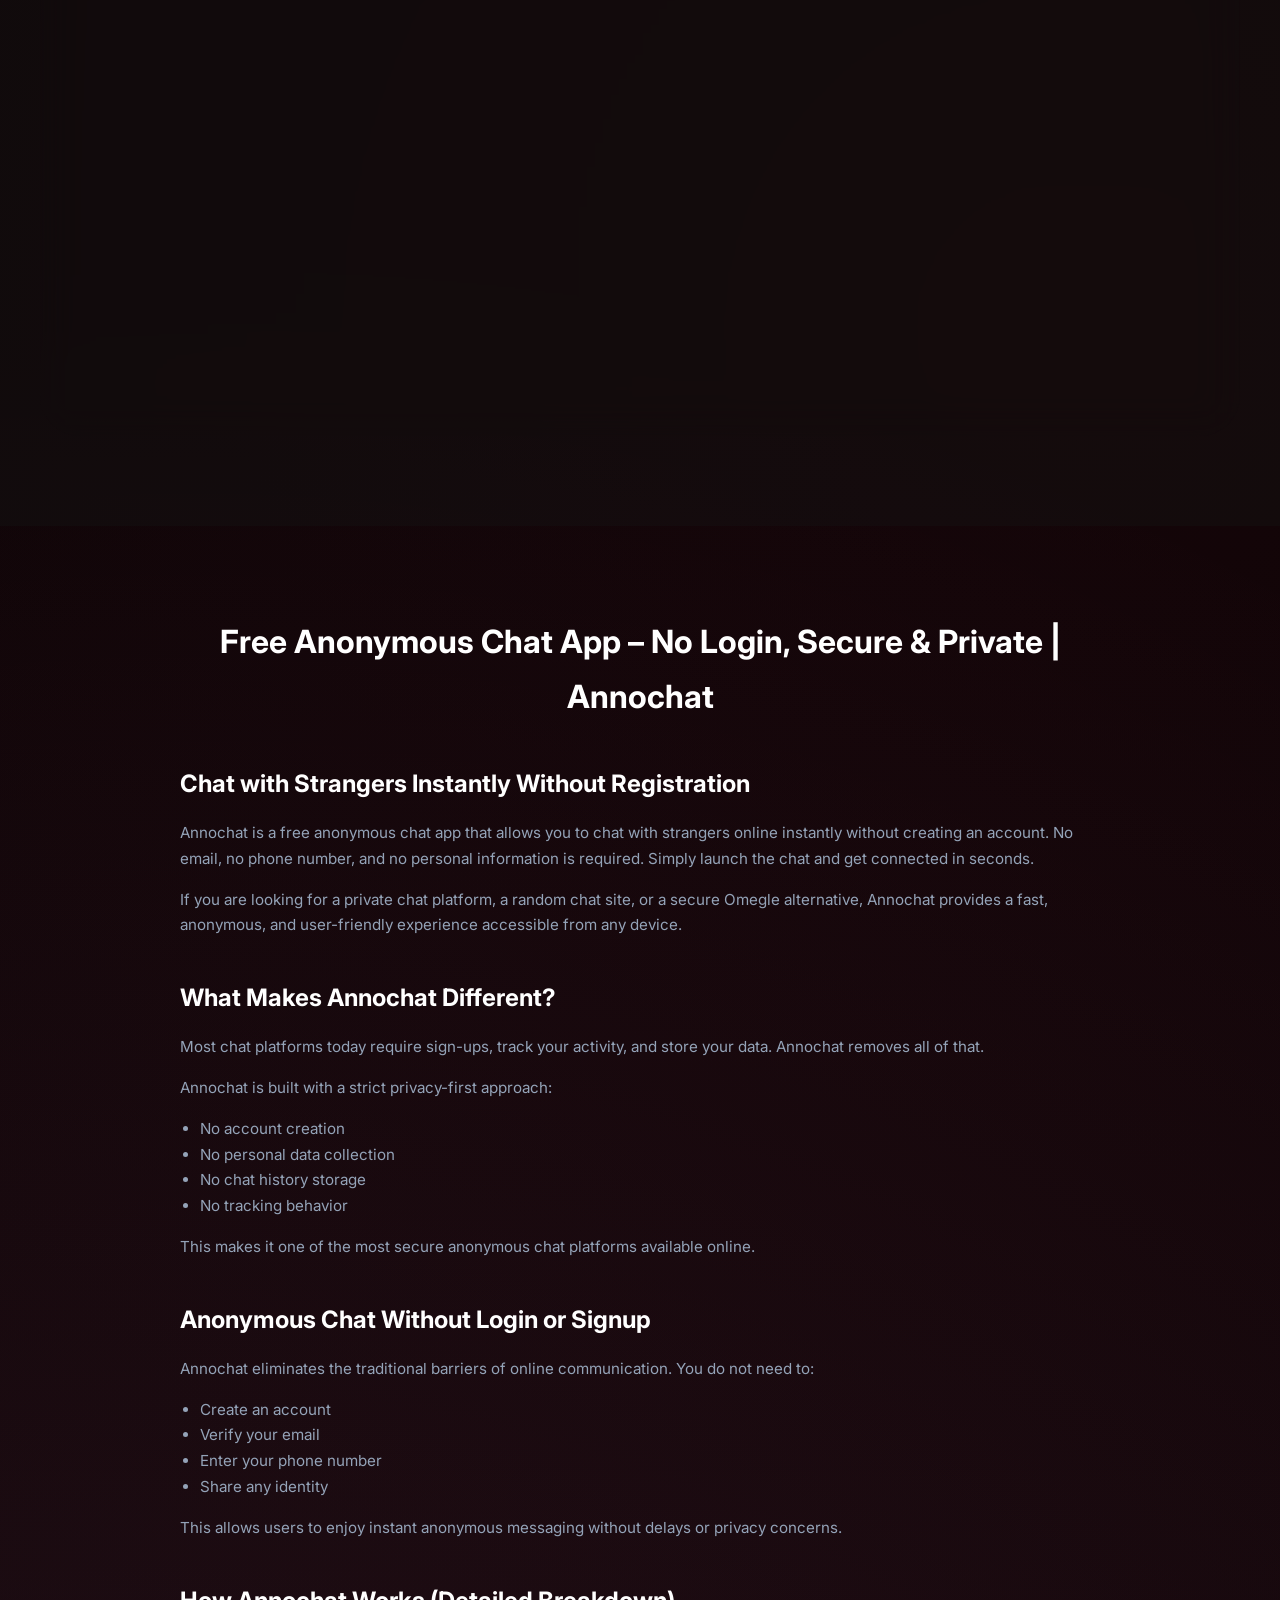
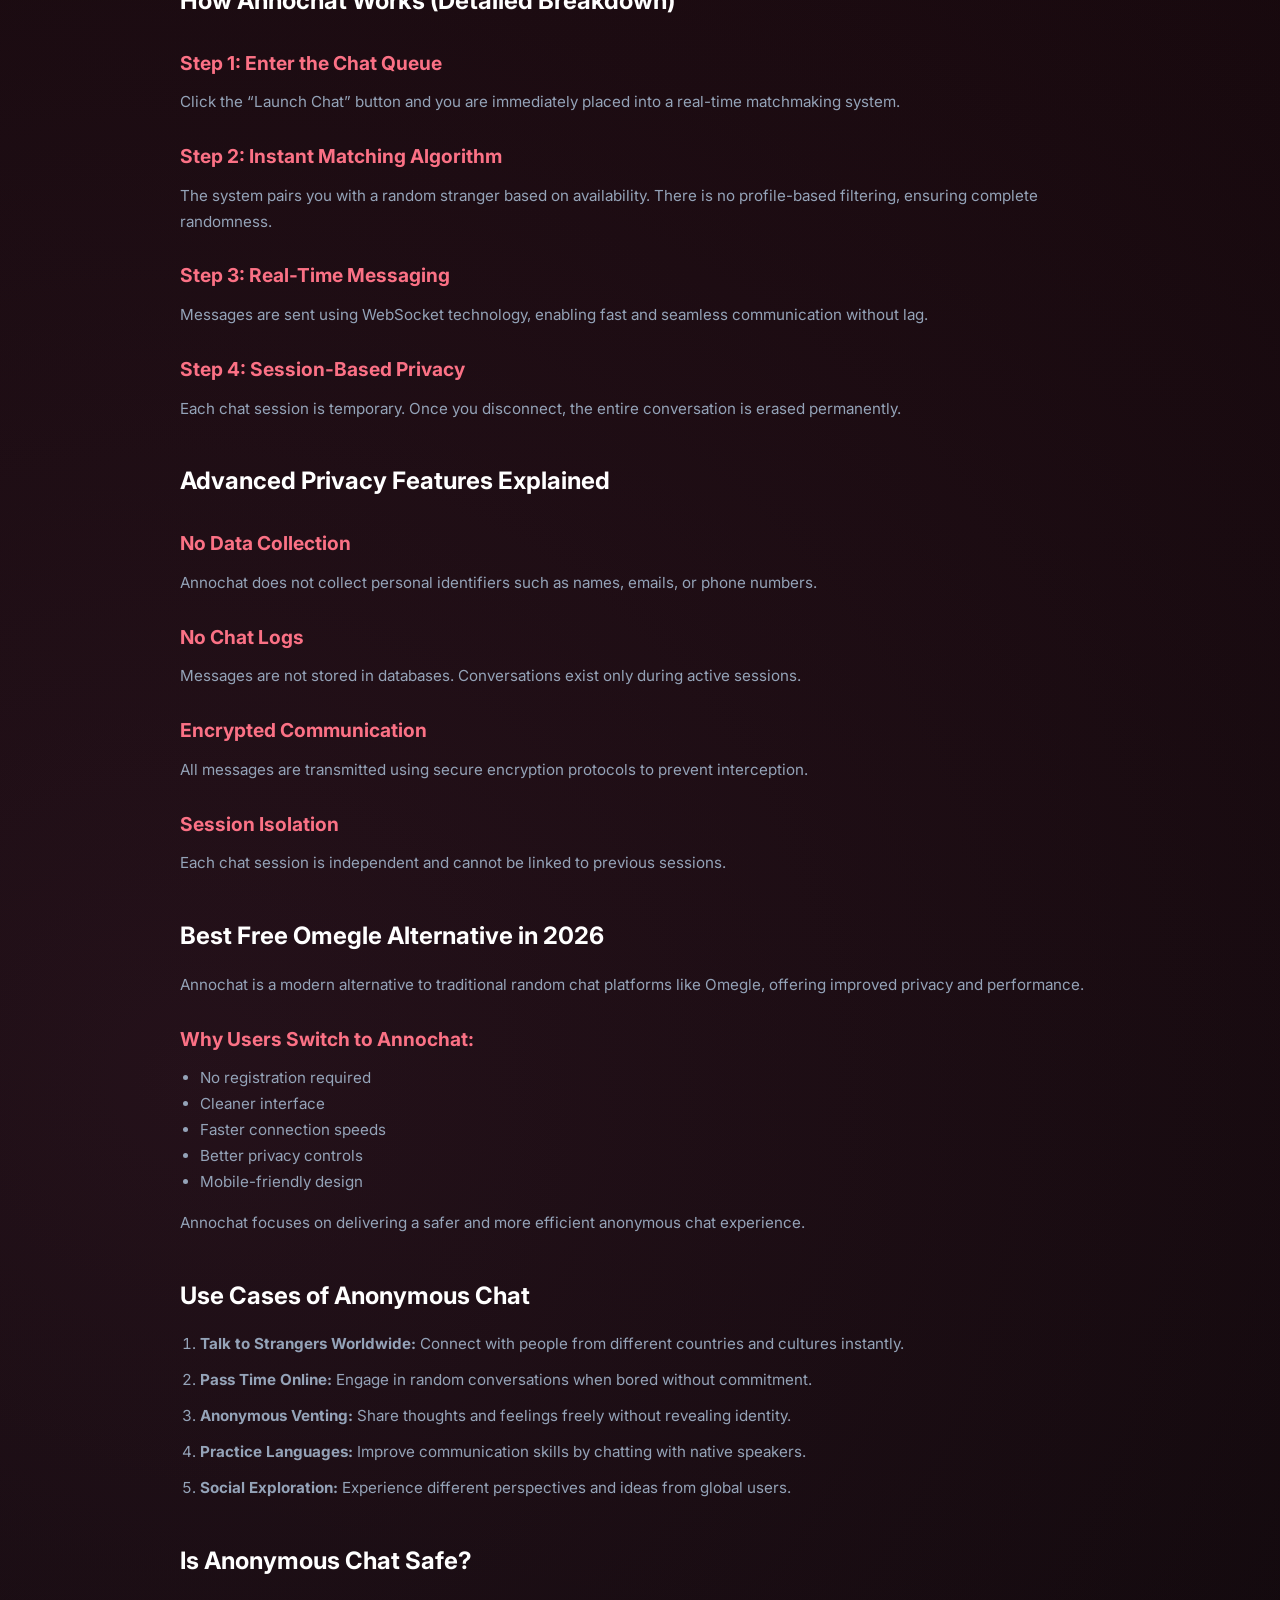
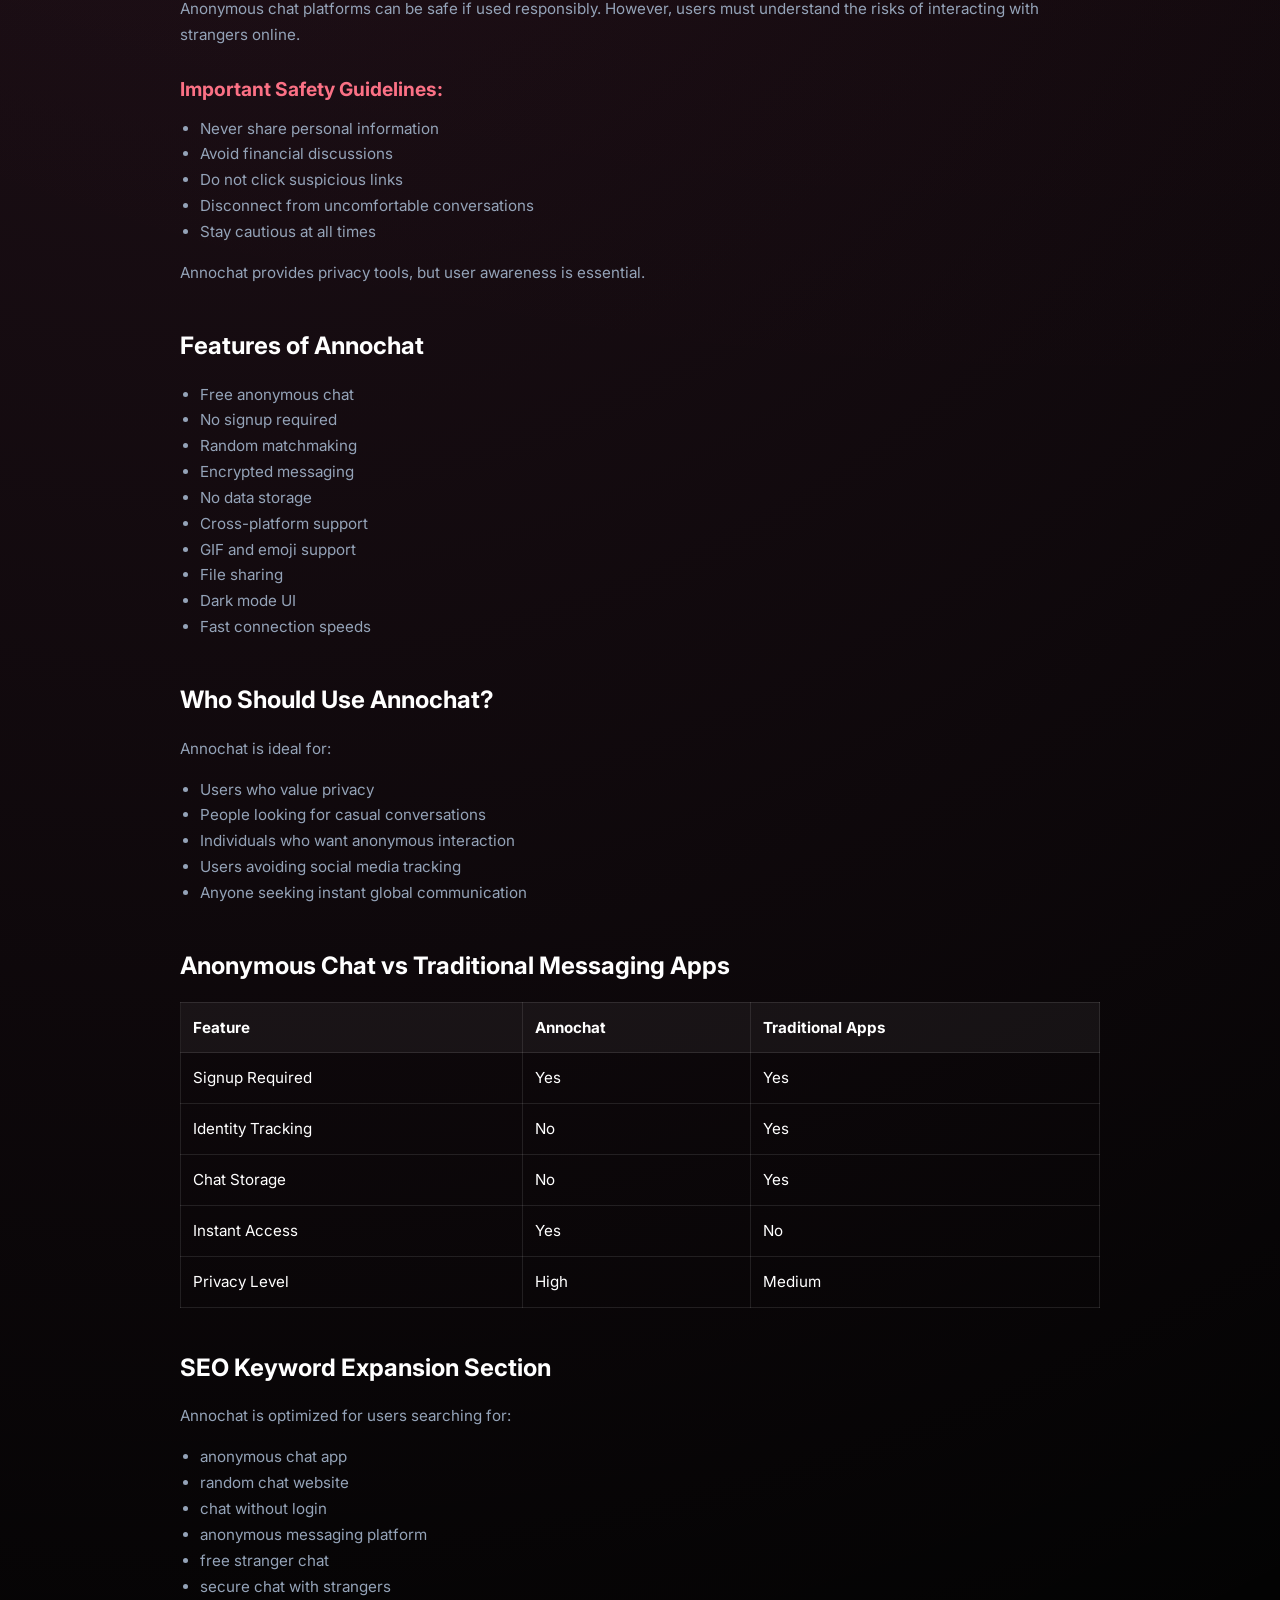
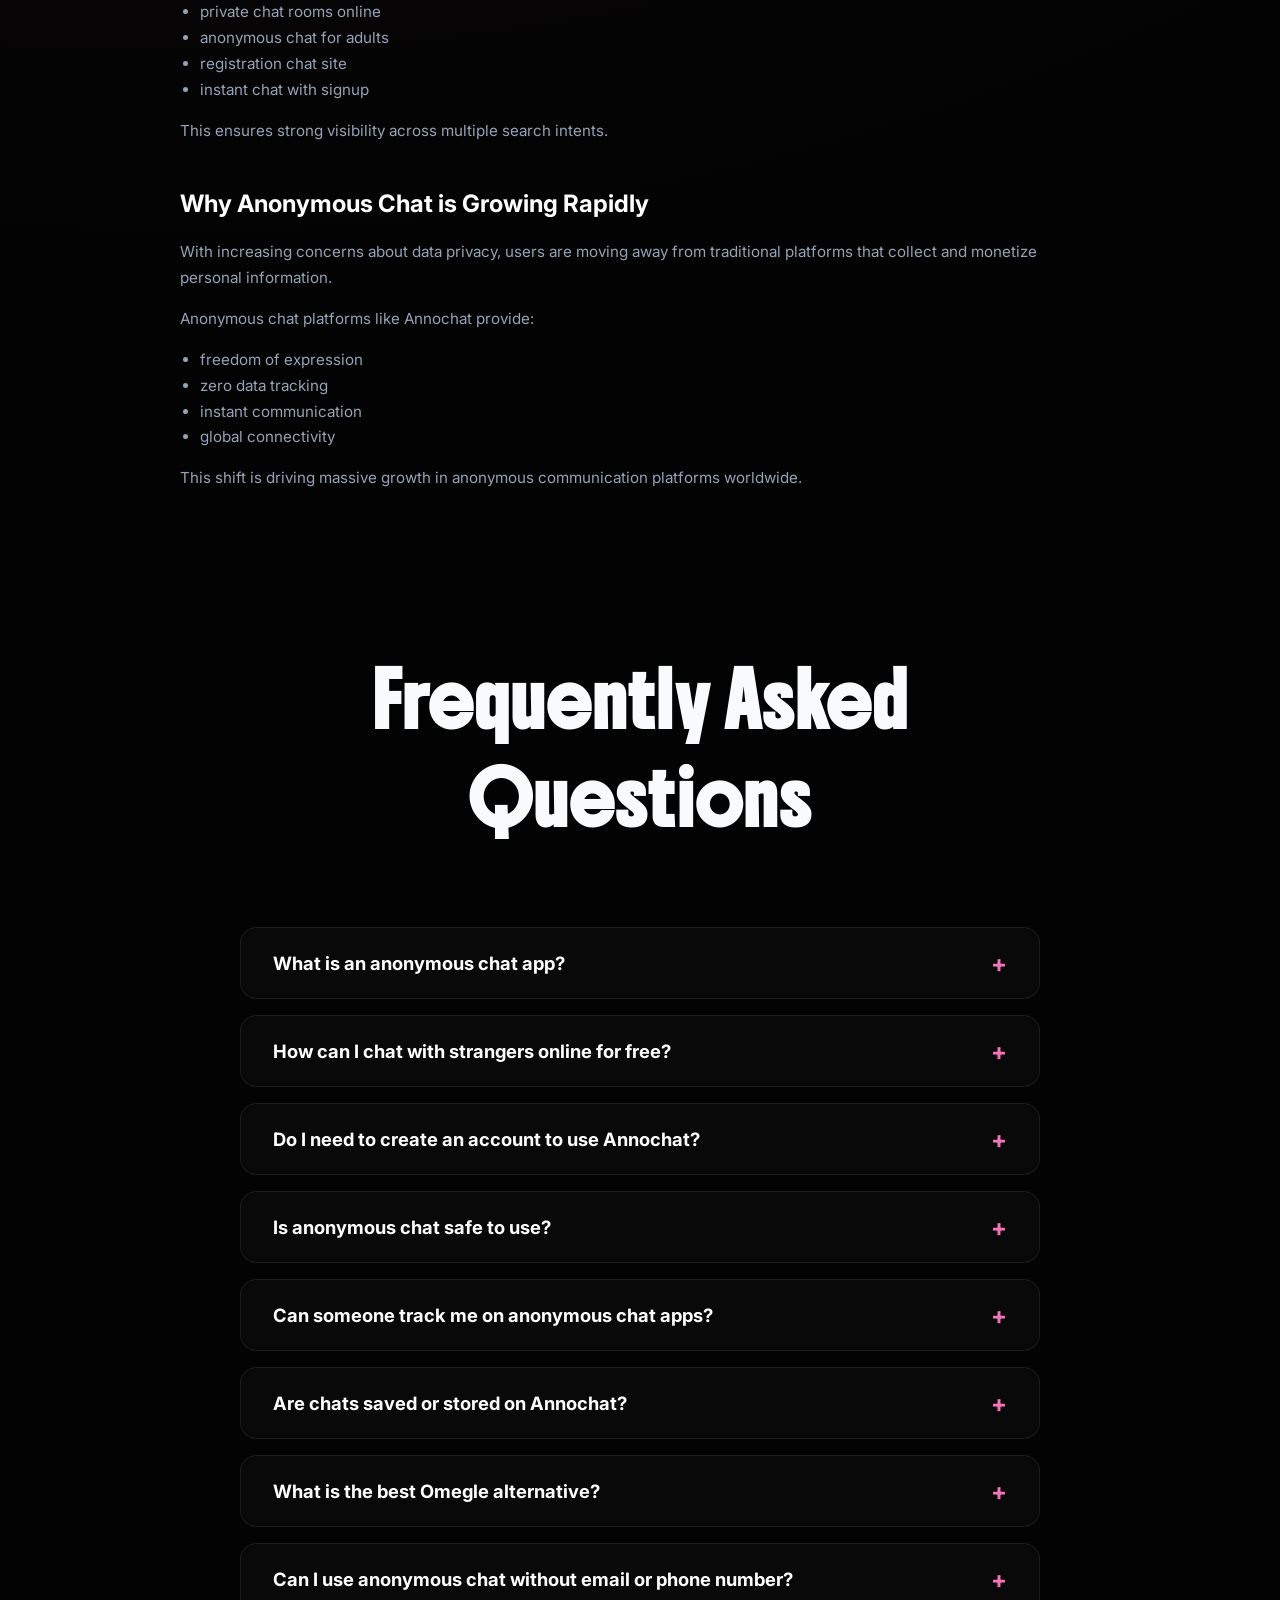
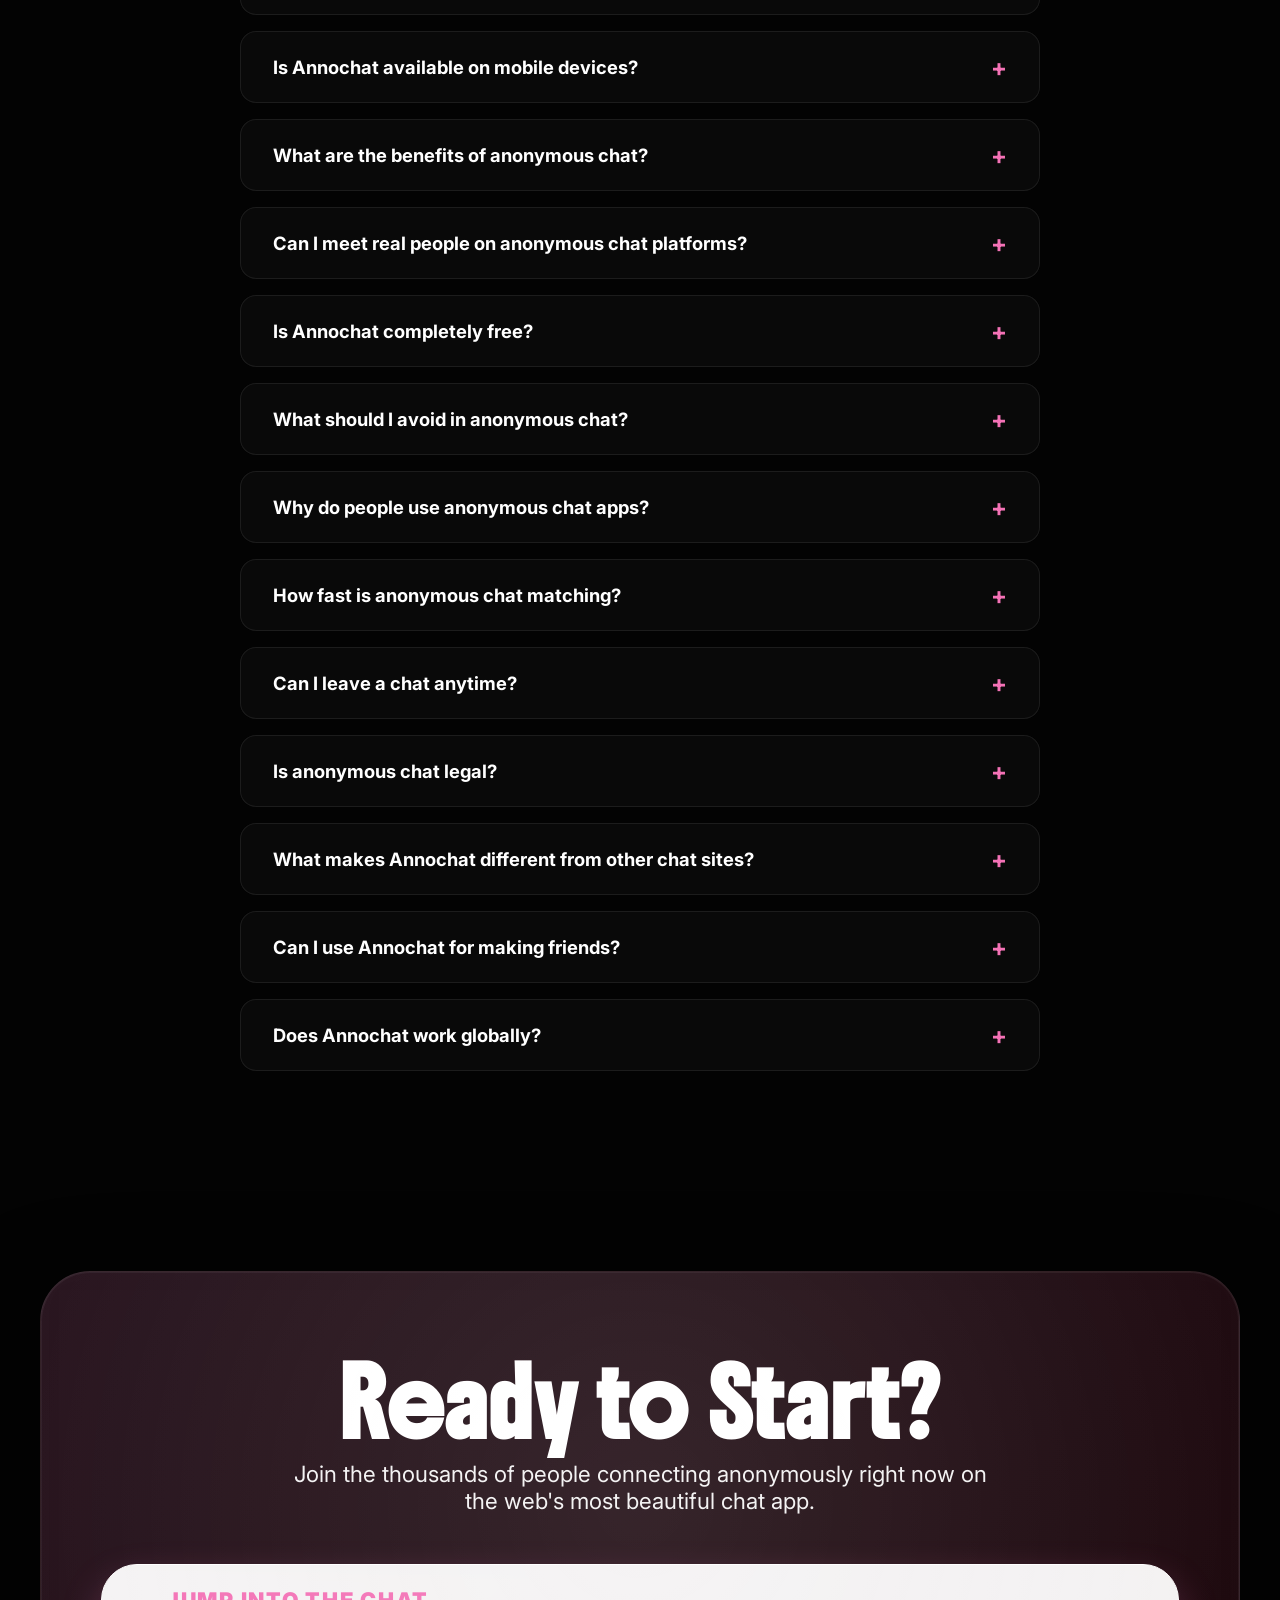
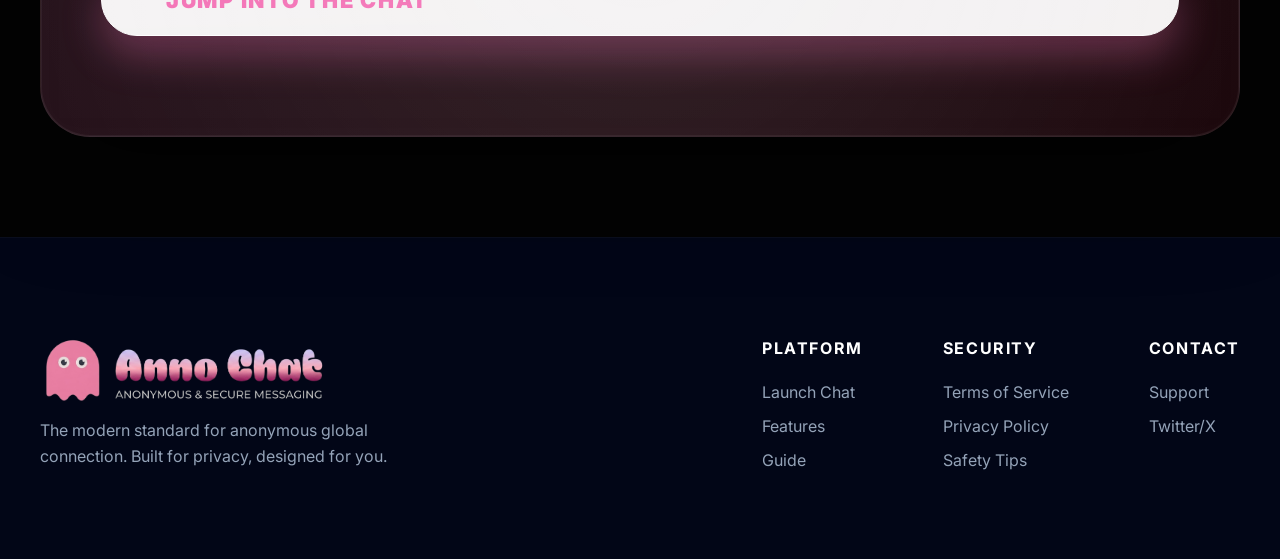
==== commit 7f6e8aab: "google index and adds" ====
--- a/frontend/index.html
+++ b/frontend/index.html
@@ -5,7 +5,10 @@
     <meta charset="UTF-8">
     <meta name="viewport" content="width=device-width, initial-scale=1.0, viewport-fit=cover">
     <!-- SEO Master Tags -->
+    <meta name="google-site-verification" content="EbbwWTN8kXuc5TkbnwuPYhcA3wILaDON8h8Bo3H9YJA" />
     <meta name="google-adsense-account" content="ca-pub-7545482351483032">
+    <script async src="https://pagead2.googlesyndication.com/pagead/js/adsbygoogle.js?client=ca-pub-7545482351483032"
+        crossorigin="anonymous"></script>
     <title>Annochat | Free Anonymous Chat & Omegle Alternative</title>
     <meta name="description"
         content="Connect instantly with strangers worldwide. Free anonymous web chat, Omegle alternative, and private text chat. Pure anonymity, premium UI, and zero logging.">
